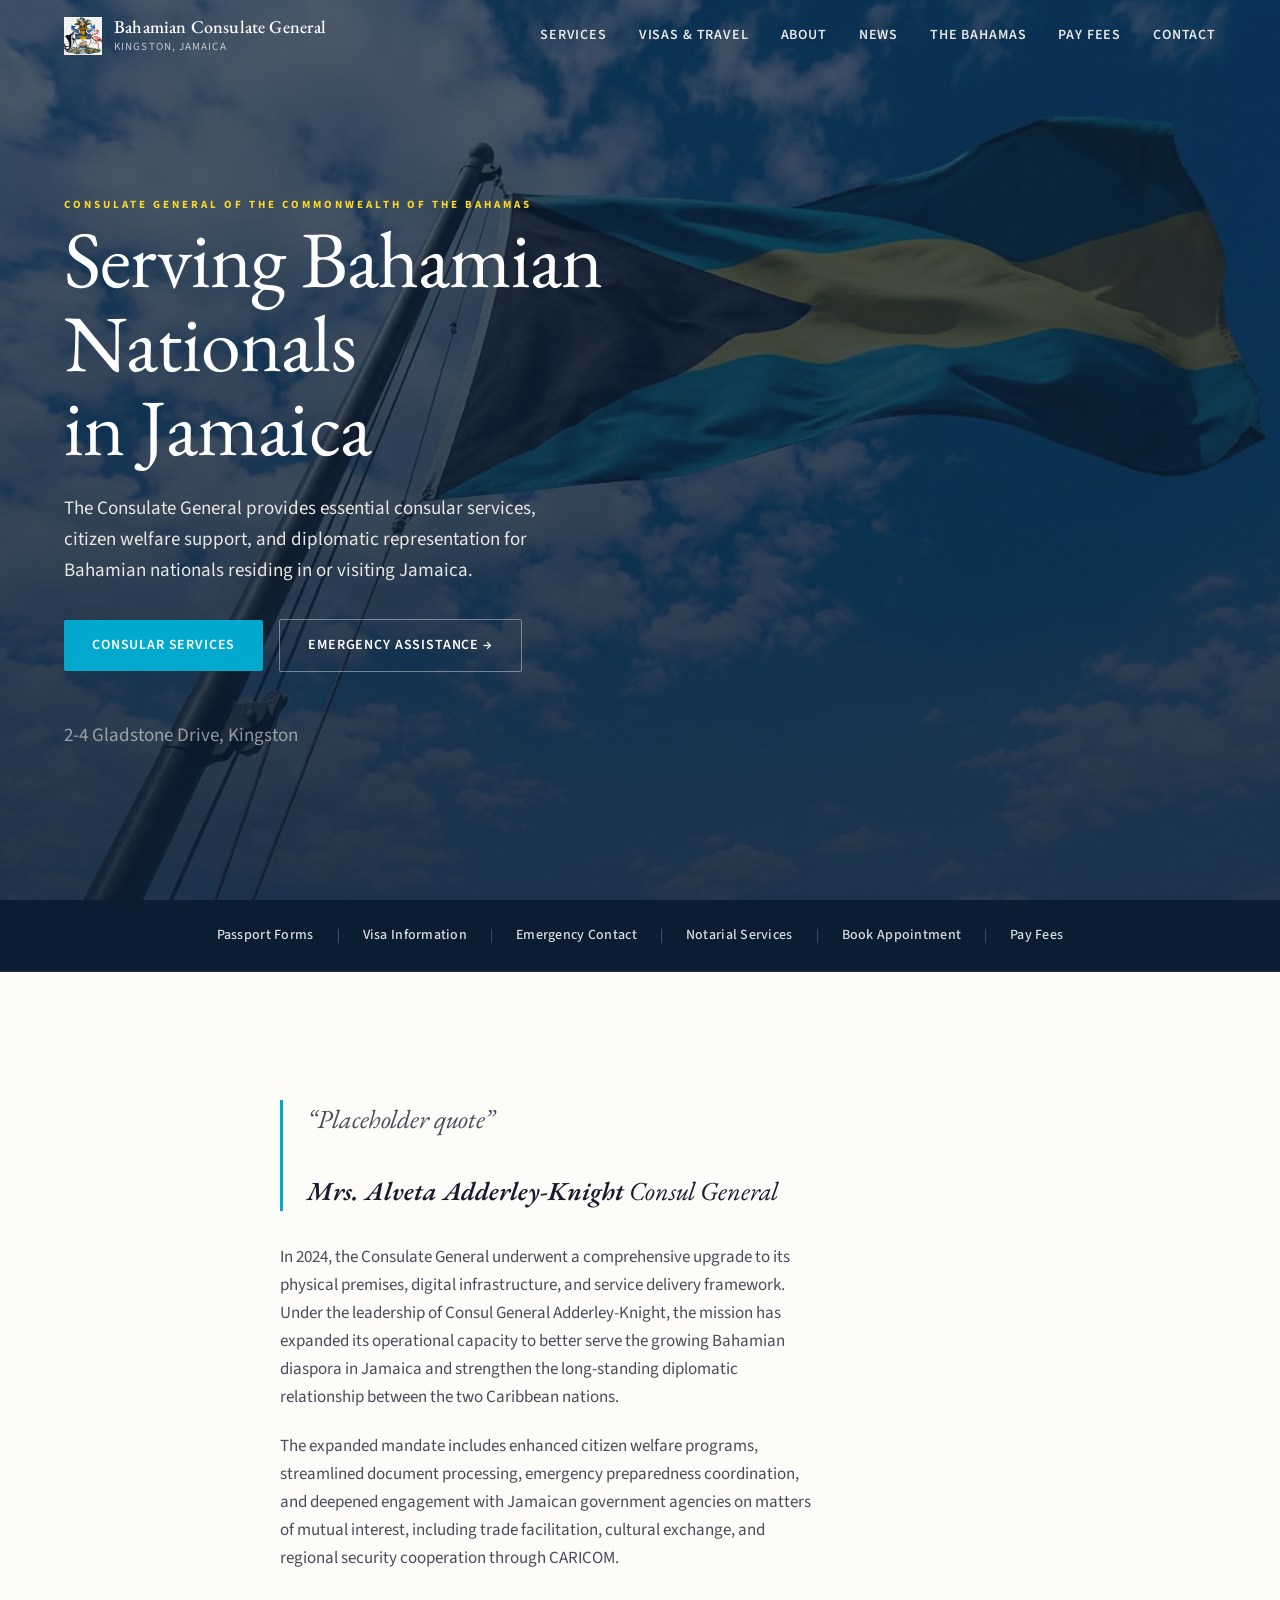
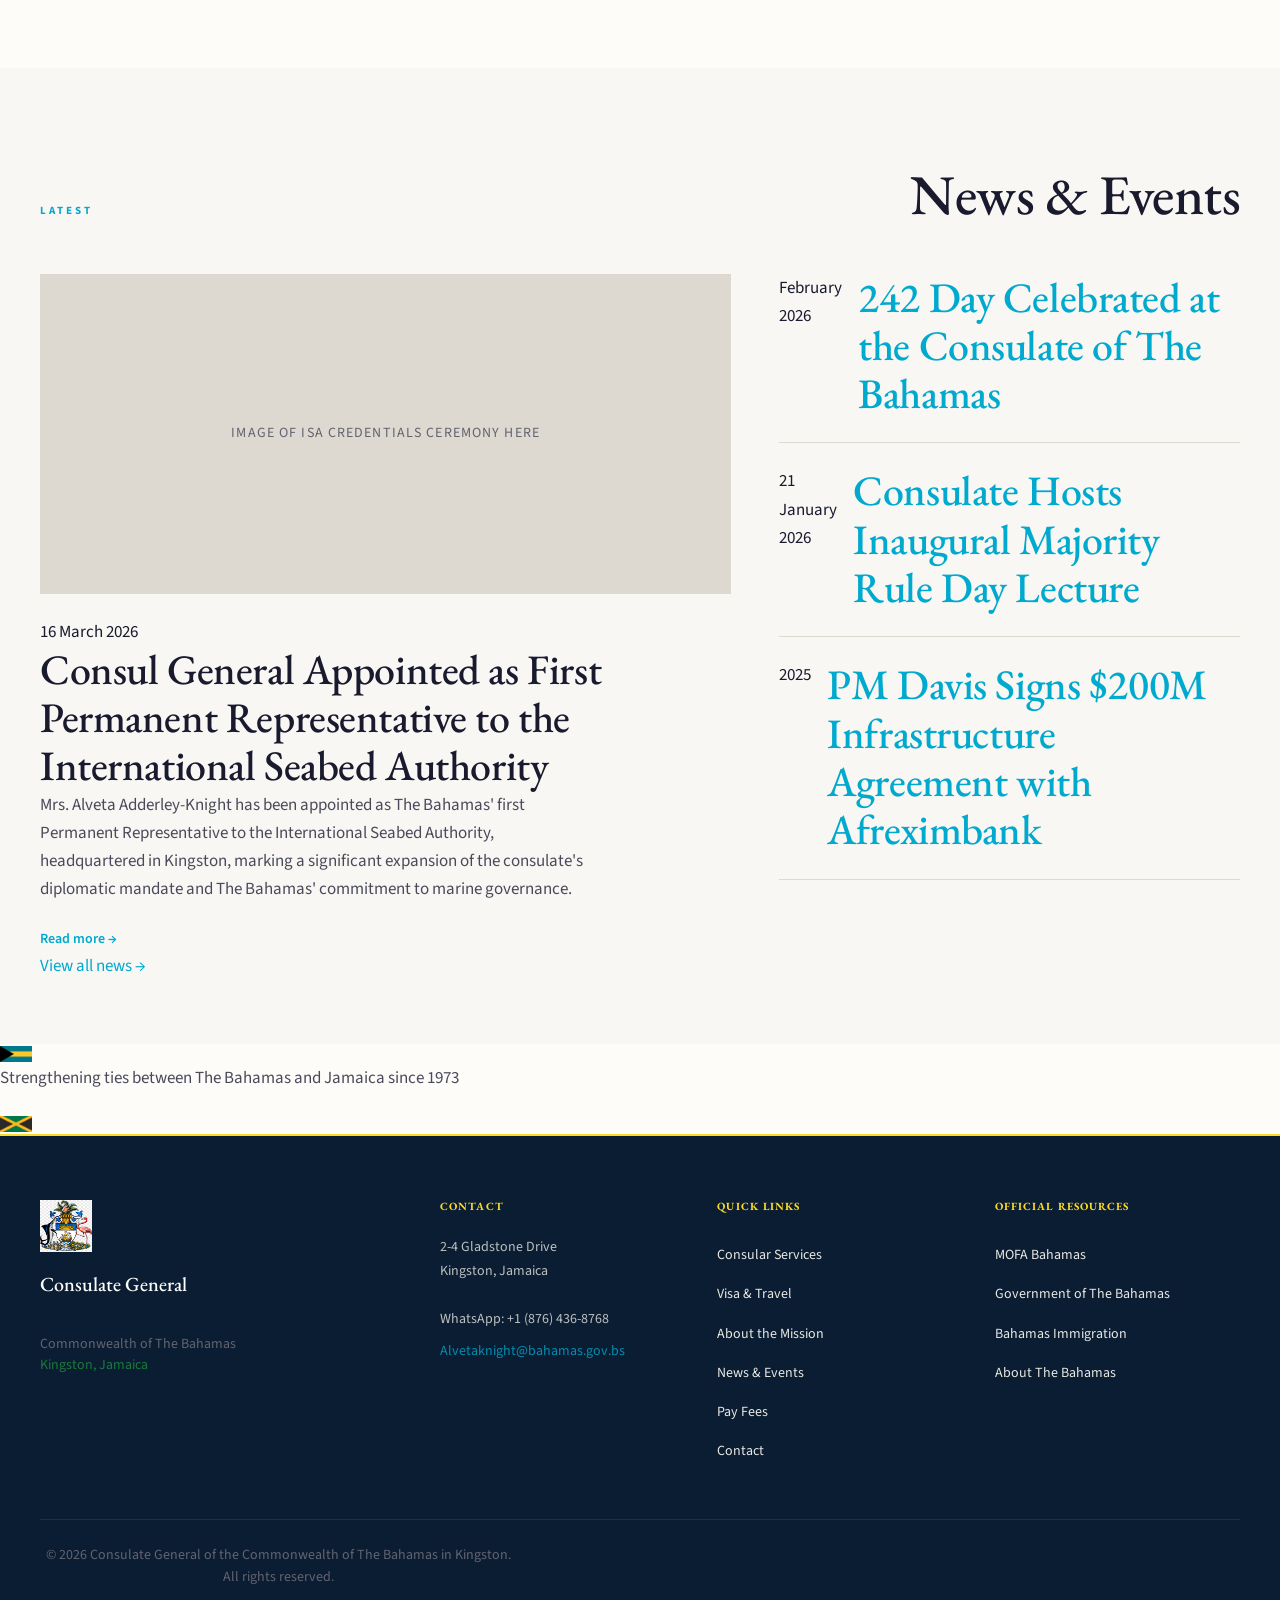
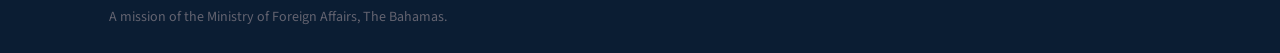
==== index.html @ 6eee7b9e "Initial commit — Bahamian Consulate General website Co-Authored-By: Claude Opus 4.6 (1M context) <no" ====
<!DOCTYPE html>
<html lang="en">
<head>
  <meta charset="UTF-8">
  <meta name="viewport" content="width=device-width, initial-scale=1.0">
  <title>Consulate General of the Commonwealth of The Bahamas | Kingston, Jamaica</title>
  <meta name="description" content="Official website of the Consulate General of the Commonwealth of The Bahamas in Kingston, Jamaica. Consular services, visa information, citizen welfare, and diplomatic representation for Bahamian nationals.">
  <link rel="icon" href="favicon.ico" type="image/x-icon">
  <link rel="preconnect" href="https://fonts.googleapis.com">
  <link rel="preconnect" href="https://fonts.gstatic.com" crossorigin>
  <link href="https://fonts.googleapis.com/css2?family=EB+Garamond:ital,wght@0,400;0,500;0,600;0,700;1,400;1,500;1,600;1,700&family=Source+Sans+3:wght@300;400;500;600;700&display=swap" rel="stylesheet">
  <link rel="stylesheet" href="css/main.css">
</head>
<body>

  <a href="#main-content" class="skip-link">Skip to main content</a>

  <!-- Navigation -->
  <header class="nav" id="nav">
    <div class="nav-inner">
      <a href="index.html" class="nav-brand">
        <img src="assets/coat_of_arms.webp" alt="Coat of Arms of The Bahamas" class="nav-crest" width="38" height="38">
        <div class="nav-brand-text">
          <span class="nav-title">Bahamian Consulate General</span>
          <span class="nav-subtitle">Kingston, Jamaica</span>
        </div>
      </a>
      <nav class="nav-links" aria-label="Main navigation">
        <a href="services.html">Services</a>
        <a href="visas.html">Visas &amp; Travel</a>
        <a href="about.html">About</a>
        <a href="news.html">News</a>
        <a href="bahamas.html">The Bahamas</a>
        <a href="payments.html">Pay Fees</a>
        <a href="contact.html">Contact</a>
      </nav>
      <button class="nav-toggle" aria-label="Open menu" aria-expanded="false">
        <span></span>
        <span></span>
      </button>
    </div>
  </header>

  <!-- Mobile Menu -->
  <div class="mobile-menu" id="mobile-menu">
    <nav class="mobile-menu-nav" aria-label="Mobile navigation">
      <a href="services.html">Services</a>
      <a href="visas.html">Visas &amp; Travel</a>
      <a href="about.html">About</a>
      <a href="news.html">News</a>
      <a href="bahamas.html">The Bahamas</a>
      <a href="payments.html">Pay Fees</a>
      <a href="contact.html">Contact</a>
    </nav>
    <div class="mobile-menu-contact">
      <p>WhatsApp: +1 (876) 436-8768</p>
      <p>Alvetaknight@bahamas.gov.bs</p>
    </div>
  </div>

  <!-- Main Content -->
  <main id="main-content">

    <!-- Hero -->
    <section class="hero">
      <div class="hero-content">
        <span class="overline">Consulate General of the Commonwealth of The Bahamas</span>
        <h1>Serving Bahamian Nationals<br> in Jamaica</h1>
        <p>The Consulate General provides essential consular services, citizen welfare support, and diplomatic representation for Bahamian nationals residing in or visiting Jamaica.</p>
        <div class="hero-actions">
          <a href="services.html" class="btn-primary">Consular Services</a>
          <a href="contact.html#emergency" class="btn-ghost btn-ghost--dark">Emergency Assistance &rarr;</a>
        </div>
        <p class="hero-caption">2-4 Gladstone Drive, Kingston</p>
      </div>
    </section>

    <!-- Quick Services Strip -->
    <section class="services-strip">
      <div class="services-strip-inner">
        <a href="services.html">Passport Forms</a>
        <span class="services-strip-divider" aria-hidden="true"></span>
        <a href="visas.html">Visa Information</a>
        <span class="services-strip-divider" aria-hidden="true"></span>
        <a href="contact.html#emergency">Emergency Contact</a>
        <span class="services-strip-divider" aria-hidden="true"></span>
        <a href="services.html#notarial">Notarial Services</a>
        <span class="services-strip-divider" aria-hidden="true"></span>
        <a href="contact.html#booking">Book Appointment</a>
        <span class="services-strip-divider" aria-hidden="true"></span>
        <a href="payments.html">Pay Fees</a>
      </div>
    </section>

    <!-- Mission Statement -->
    <section class="mission reveal">
      <div class="mission-inner">
        <blockquote>
          <p>&ldquo;Placeholder quote&rdquo;</p>
          <footer>
            <cite>
              <strong>Mrs. Alveta Adderley-Knight</strong>
              <span>Consul General</span>
            </cite>
          </footer>
        </blockquote>
        <div class="mission-body">
          <p>In 2024, the Consulate General underwent a comprehensive upgrade to its physical premises, digital infrastructure, and service delivery framework. Under the leadership of Consul General Adderley-Knight, the mission has expanded its operational capacity to better serve the growing Bahamian diaspora in Jamaica and strengthen the long-standing diplomatic relationship between the two Caribbean nations.</p>
          <p>The expanded mandate includes enhanced citizen welfare programs, streamlined document processing, emergency preparedness coordination, and deepened engagement with Jamaican government agencies on matters of mutual interest, including trade facilitation, cultural exchange, and regional security cooperation through CARICOM.</p>
        </div>
      </div>
    </section>

    <!-- Latest News -->
    <section class="news-preview reveal">
      <div class="news-preview-inner">
        <div class="news-preview-header">
          <span class="overline">Latest</span>
          <h2>News &amp; Events</h2>
        </div>
        <div class="news-preview-grid">
          <article class="news-featured">
            <div class="image-placeholder" style="height:320px">Image of ISA Credentials Ceremony here</div>
            <time datetime="2026-03-16">16 March 2026</time>
            <h3>Consul General Appointed as First Permanent Representative to the International Seabed Authority</h3>
            <p>Mrs. Alveta Adderley-Knight has been appointed as The Bahamas' first Permanent Representative to the International Seabed Authority, headquartered in Kingston, marking a significant expansion of the consulate's diplomatic mandate and The Bahamas' commitment to marine governance.</p>
            <a href="https://mofa.gov.bs/the-bahamas-permanent-representative-presents-credentials-to-secretary-general-of-the-international-seabed-authority/" class="news-link">Read more &rarr;</a>
          </article>
          <div class="news-list">
            <article class="news-list-item">
              <time datetime="2026-02">February 2026</time>
              <h3><a href="news.html">242 Day Celebrated at the Consulate of The Bahamas</a></h3>
            </article>
            <article class="news-list-item">
              <time datetime="2026-01-21">21 January 2026</time>
              <h3><a href="news.html">Consulate Hosts Inaugural Majority Rule Day Lecture</a></h3>
            </article>
            <article class="news-list-item">
              <time datetime="2025">2025</time>
              <h3><a href="news.html">PM Davis Signs $200M Infrastructure Agreement with Afreximbank</a></h3>
            </article>
          </div>
        </div>
        <a href="news.html" class="news-view-all">View all news &rarr;</a>
      </div>
    </section>

    <!-- Bilateral Ribbon -->
    <section class="bilateral">
      <div class="bilateral-inner">
        <img src="assets/Flag_of_the_Bahamas.svg.png" alt="Flag of The Bahamas" width="32" height="20" style="object-fit:contain">
        <p class="bilateral-text">Strengthening ties between The Bahamas and Jamaica since 1973</p>
        <img src="assets/Flag_of_Jamaica.svg.webp" alt="Flag of Jamaica" width="32" height="20" style="object-fit:contain">
      </div>
    </section>

  </main>

  <!-- Footer -->
  <footer class="footer">
    <div class="footer-inner">
      <div class="footer-main">
        <div class="footer-brand">
          <img src="assets/coat_of_arms.webp" alt="Coat of Arms of The Bahamas" class="footer-crest" width="52" height="52">
          <p class="footer-title">Consulate General</p>
          <p class="footer-subtitle">Commonwealth of The Bahamas<br><span style="color: var(--jm-green)">Kingston, Jamaica</span></p>
        </div>
        <div class="footer-col">
          <h3 class="footer-heading">Contact</h3>
          <address class="footer-address">
            2-4 Gladstone Drive<br>Kingston, Jamaica<br><br>
            WhatsApp: +1 (876) 436-8768<br>
            <a href="mailto:Alvetaknight@bahamas.gov.bs">Alvetaknight@bahamas.gov.bs</a>
          </address>
        </div>
        <div class="footer-col">
          <h3 class="footer-heading">Quick Links</h3>
          <nav class="footer-nav" aria-label="Footer navigation">
            <a href="services.html">Consular Services</a>
            <a href="visas.html">Visa &amp; Travel</a>
            <a href="about.html">About the Mission</a>
            <a href="news.html">News &amp; Events</a>
            <a href="payments.html">Pay Fees</a>
            <a href="contact.html">Contact</a>
          </nav>
        </div>
        <div class="footer-col">
          <h3 class="footer-heading">Official Resources</h3>
          <nav class="footer-nav">
            <a href="https://mofa.gov.bs">MOFA Bahamas</a>
            <a href="https://www.bahamas.gov.bs">Government of The Bahamas</a>
            <a href="https://www.immigration.gov.bs">Bahamas Immigration</a>
            <a href="bahamas.html">About The Bahamas</a>
          </nav>
        </div>
      </div>
      <div class="footer-bottom">
        <p>&copy; 2026 Consulate General of the Commonwealth of The Bahamas in Kingston. All rights reserved.</p>
        <p>A mission of the Ministry of Foreign Affairs, The Bahamas.</p>
      </div>
    </div>
  </footer>

  <script src="js/main.js"></script>

</body>
</html>
---- css/main.css ----
/* ============================================================
   BAHAMIAN CONSULATE — Main Stylesheet
   Government Diplomatic Website
   ============================================================ */

/* ------------------------------------------------------------
   1. CUSTOM PROPERTIES
   ------------------------------------------------------------ */

:root {
  --navy: #0B1D33;
  --navy-mid: #132842;
  --navy-light: #1C3654;
  --aqua: #00A9CE;
  --aqua-dark: #0089A8;
  --aqua-wash: rgba(0, 169, 206, 0.08);
  --gold: #FDDA25;
  --gold-muted: #C4A820;
  --gold-wash: rgba(253, 218, 37, 0.10);
  --jm-green: #1A7A3A;
  --jm-green-wash: rgba(26, 122, 58, 0.06);
  --off-white: #F8F7F4;
  --warm-white: #FDFCF9;
  --cream: #F0EDE6;
  --off-black: #1A1A2E;
  --text-dark: #1A1A2E;
  --text-mid: #4A4A5A;
  --text-light: #636370;
  --text-on-dark: #E8E8E3;
  --border: rgba(255, 255, 255, 0.08);
  --border-light: #DDD9D0;
  --emergency-red: #C0392B;
  --font-heading: 'EB Garamond', Georgia, 'Times New Roman', serif;
  --font-body: 'Source Sans 3', 'Segoe UI', system-ui, sans-serif;
  --text-hero: clamp(48px, 7vw, 80px);
  --text-page-title: clamp(36px, 5vw, 56px);
  --text-section: clamp(28px, 3.5vw, 42px);
  --text-subsection: clamp(20px, 2.5vw, 26px);
  --text-large: 19px;
  --text-body: 17px;
  --text-small: 14px;
  --text-micro: 11px;
  --space-1: 4px;
  --space-2: 8px;
  --space-3: 12px;
  --space-4: 16px;
  --space-6: 24px;
  --space-8: 32px;
  --space-12: 48px;
  --space-16: 64px;
  --space-24: 96px;
  --max-width: 1200px;
  --nav-height: 72px;
  --ease-out: cubic-bezier(0.16, 1, 0.3, 1);
}


/* ------------------------------------------------------------
   2. RESET
   ------------------------------------------------------------ */

*,
*::before,
*::after {
  box-sizing: border-box;
  margin: 0;
  padding: 0;
}

html {
  scroll-behavior: smooth;
  -webkit-text-size-adjust: 100%;
  text-size-adjust: 100%;
}

body {
  min-height: 100vh;
  -webkit-font-smoothing: antialiased;
  -moz-osx-font-smoothing: grayscale;
  text-rendering: optimizeLegibility;
}

img,
picture,
video,
canvas,
svg {
  display: block;
  max-width: 100%;
}

input,
button,
textarea,
select {
  font: inherit;
  color: inherit;
}

button {
  cursor: pointer;
  background: none;
  border: none;
}

ul,
ol {
  list-style: none;
}

a {
  text-decoration: none;
  color: inherit;
}

table {
  border-collapse: collapse;
  border-spacing: 0;
  width: 100%;
}

fieldset {
  border: none;
}


/* ------------------------------------------------------------
   3. BASE TYPOGRAPHY
   ------------------------------------------------------------ */

body {
  font-family: var(--font-body);
  font-size: var(--text-body);
  line-height: 1.65;
  color: var(--text-dark);
  background-color: var(--warm-white);
}

h1,
h2,
h3,
h4,
h5,
h6 {
  font-family: var(--font-heading);
  font-weight: 500;
  line-height: 1.15;
  color: var(--off-black);
  letter-spacing: -0.01em;
}

h1 {
  font-size: var(--text-hero);
  line-height: 1.05;
  font-weight: 400;
}

h2 {
  font-size: var(--text-page-title);
  line-height: 1.1;
}

h3 {
  font-size: var(--text-section);
  line-height: 1.15;
}

h4 {
  font-size: var(--text-subsection);
  line-height: 1.25;
}

h5 {
  font-size: var(--text-large);
  line-height: 1.3;
  font-weight: 600;
  font-family: var(--font-body);
}

h6 {
  font-size: var(--text-body);
  line-height: 1.4;
  font-weight: 600;
  font-family: var(--font-body);
  text-transform: uppercase;
  letter-spacing: 0.06em;
}

p {
  margin-bottom: 1.25em;
  color: var(--text-mid);
  max-width: 68ch;
}

p:last-child {
  margin-bottom: 0;
}

strong {
  font-weight: 600;
  color: var(--text-dark);
}

em {
  font-style: italic;
}

small {
  font-size: var(--text-small);
}

a {
  color: var(--aqua);
  transition: color 0.2s ease;
}

a:hover {
  color: var(--aqua-dark);
}

a:focus-visible {
  outline: 2px solid var(--aqua);
  outline-offset: 2px;
}

::selection {
  background: var(--aqua);
  color: #fff;
}

blockquote {
  font-family: var(--font-heading);
  font-size: var(--text-subsection);
  font-style: italic;
  line-height: 1.5;
  color: var(--text-dark);
  border-left: 3px solid var(--aqua);
  padding-left: var(--space-6);
  margin: var(--space-8) 0;
}


/* ------------------------------------------------------------
   4. NOISE TEXTURE OVERLAY
   ------------------------------------------------------------ */

body::after {
  content: '';
  position: fixed;
  top: 0;
  left: 0;
  width: 100%;
  height: 100%;
  pointer-events: none;
  z-index: 9999;
  opacity: 0.02;
  background-image: url("data:image/svg+xml,%3Csvg xmlns='http://www.w3.org/2000/svg' width='300' height='300'%3E%3Cfilter id='noise'%3E%3CfeTurbulence type='fractalNoise' baseFrequency='0.65' numOctaves='3' stitchTiles='stitch'/%3E%3C/filter%3E%3Crect width='300' height='300' filter='url(%23noise)'/%3E%3C/svg%3E");
  background-repeat: repeat;
}


/* ------------------------------------------------------------
   5. SCROLL REVEAL
   ------------------------------------------------------------ */

.reveal {
  opacity: 0;
  transform: translateY(24px);
  transition: opacity 0.7s var(--ease-out), transform 0.7s var(--ease-out);
  will-change: opacity, transform;
}

.reveal.visible {
  opacity: 1;
  transform: translateY(0);
}


/* ------------------------------------------------------------
   6. SKIP LINK
   ------------------------------------------------------------ */

.skip-link {
  position: absolute;
  top: -100%;
  left: var(--space-4);
  z-index: 10000;
  background: var(--aqua);
  color: #fff;
  padding: var(--space-3) var(--space-6);
  font-size: var(--text-small);
  font-weight: 600;
  border-radius: 2px;
  transition: top 0.2s ease;
}

.skip-link:focus {
  top: var(--space-4);
  outline: 2px solid var(--gold);
  outline-offset: 2px;
}


/* ------------------------------------------------------------
   7. NAVIGATION
   ------------------------------------------------------------ */

.nav {
  position: fixed;
  top: 0;
  left: 0;
  right: 0;
  z-index: 1000;
  height: var(--nav-height);
  display: flex;
  align-items: center;
  transition: background-color 0.35s ease, box-shadow 0.35s ease;
}

.nav .nav-inner {
  display: flex;
  align-items: center;
  justify-content: space-between;
  width: 100%;
  max-width: var(--max-width);
  margin: 0 auto;
  padding: 0 var(--space-6);
}

.nav .nav-brand {
  display: flex;
  align-items: center;
  gap: var(--space-3);
  text-decoration: none;
  color: #fff;
}

.nav .nav-brand .nav-crest {
  width: 38px;
  height: 38px;
  flex-shrink: 0;
}

.nav .nav-brand .nav-brand-text {
  display: flex;
  flex-direction: column;
}

.nav .nav-brand .nav-title {
  font-family: var(--font-heading);
  font-size: 18px;
  font-weight: 500;
  line-height: 1.2;
  letter-spacing: 0.01em;
}

.nav .nav-brand .nav-subtitle {
  font-family: var(--font-body);
  font-size: var(--text-micro);
  font-weight: 400;
  text-transform: uppercase;
  letter-spacing: 0.1em;
  opacity: 0.7;
  display: block;
}

.nav .nav-links {
  display: flex;
  align-items: center;
  gap: var(--space-8);
}

.nav .nav-links a {
  font-size: var(--text-small);
  font-weight: 600;
  color: var(--text-on-dark);
  text-transform: uppercase;
  letter-spacing: 0.06em;
  padding: var(--space-2) 0;
  position: relative;
  transition: color 0.2s ease;
}

.nav .nav-links a::after {
  content: '';
  position: absolute;
  bottom: -2px;
  left: 0;
  width: 0;
  height: 2px;
  background: var(--aqua);
  transition: width 0.25s var(--ease-out);
}

.nav .nav-links a:hover {
  color: #fff;
}

.nav .nav-links a:hover::after {
  width: 100%;
}

.nav .nav-links a.active {
  color: var(--aqua);
}

.nav .nav-links a.active::after {
  width: 100%;
  background: var(--aqua);
}

.nav .nav-links a:focus-visible {
  outline: 2px solid var(--aqua);
  outline-offset: 2px;
}

.nav-scrolled {
  background-color: var(--navy);
  box-shadow: 0 1px 0 var(--border);
}

.subpage .nav {
  background-color: var(--navy);
  box-shadow: 0 1px 0 var(--border);
}

.nav-toggle {
  display: none;
  flex-direction: column;
  justify-content: center;
  align-items: center;
  width: 48px;
  height: 48px;
  cursor: pointer;
  position: relative;
  z-index: 1010;
}

.nav-toggle span {
  display: block;
  width: 24px;
  height: 2px;
  background: #fff;
  transition: transform 0.3s var(--ease-out), opacity 0.3s ease;
}

.nav-toggle span:first-child {
  margin-bottom: 6px;
}

.nav-toggle.active span:first-child {
  transform: translateY(4px) rotate(45deg);
}

.nav-toggle.active span:last-child {
  transform: translateY(-4px) rotate(-45deg);
}


/* ------------------------------------------------------------
   8. MOBILE MENU
   ------------------------------------------------------------ */

.mobile-menu {
  position: fixed;
  top: 0;
  left: 0;
  right: 0;
  bottom: 0;
  z-index: 1005;
  background: var(--navy);
  display: flex;
  flex-direction: column;
  justify-content: center;
  align-items: flex-start;
  padding: var(--space-16) var(--space-6);
  opacity: 0;
  visibility: hidden;
  transition: opacity 0.35s ease, visibility 0.35s ease;
}

.mobile-menu.active {
  opacity: 1;
  visibility: visible;
}

.mobile-menu a {
  display: block;
  font-family: var(--font-heading);
  font-size: clamp(28px, 5vw, 36px);
  color: var(--text-on-dark);
  padding: var(--space-3) 0;
  min-height: 48px;
  display: flex;
  align-items: center;
  transition: color 0.2s ease;
}

.mobile-menu a:hover,
.mobile-menu a.active {
  color: var(--aqua);
}

.mobile-menu a:focus-visible {
  outline: 2px solid var(--aqua);
  outline-offset: 2px;
}

.mobile-menu .mobile-menu-contact {
  margin-top: auto;
  padding-top: var(--space-12);
  font-family: var(--font-body);
  font-size: var(--text-small);
  color: var(--text-light);
}

.mobile-menu .mobile-menu-contact a {
  font-family: var(--font-body);
  font-size: var(--text-body);
  color: var(--jm-green);
  display: inline;
  padding: 0;
  min-height: auto;
}


/* ------------------------------------------------------------
   9. PAGE HEADERS
   ------------------------------------------------------------ */

.page-header {
  background: #EDEAE4;
  padding: calc(var(--nav-height) + var(--space-16)) var(--space-6) var(--space-12);
}

.page-header .page-header-inner,
.page-header .container {
  max-width: var(--max-width);
  margin: 0 auto;
}

.page-header .overline,
.page-header .page-overline {
  font-family: var(--font-body);
  font-size: var(--text-micro);
  font-weight: 700;
  text-transform: uppercase;
  letter-spacing: 3px;
  color: var(--aqua);
  margin-bottom: var(--space-4);
}

.page-header h1,
.page-header .page-title {
  font-family: var(--font-heading);
  font-size: var(--text-page-title);
  color: var(--off-black);
  margin-bottom: var(--space-4);
}

.page-header .page-header-subtitle,
.page-header .page-subtitle {
  font-size: var(--text-large);
  color: var(--text-mid);
  max-width: 640px;
  line-height: 1.6;
}


/* ------------------------------------------------------------
   10. BREADCRUMBS
   ------------------------------------------------------------ */

.breadcrumbs {
  font-size: var(--text-small);
  color: var(--text-light);
  padding: var(--space-4) var(--space-6);
}

.breadcrumbs .container,
.breadcrumbs .breadcrumbs-inner {
  max-width: var(--max-width);
  margin: 0 auto;
}

.breadcrumb-sep {
  margin: 0 var(--space-2);
  color: var(--text-light);
}

.breadcrumbs a {
  color: var(--text-light);
  transition: color 0.2s ease;
}

.breadcrumbs a:hover {
  color: var(--aqua);
}

.breadcrumbs a:focus-visible {
  outline: 2px solid var(--aqua);
  outline-offset: 2px;
}

.breadcrumbs .breadcrumb-sep {
  margin: 0 var(--space-2);
  color: var(--border-light);
}


/* ------------------------------------------------------------
   11. BUTTONS & LINKS
   ------------------------------------------------------------ */

.btn-primary {
  display: inline-flex;
  align-items: center;
  gap: var(--space-2);
  background: var(--aqua);
  color: #fff;
  font-size: var(--text-small);
  font-weight: 600;
  text-transform: uppercase;
  letter-spacing: 0.06em;
  padding: 14px 28px;
  border-radius: 2px;
  border: none;
  cursor: pointer;
  transition: background-color 0.2s ease, transform 0.15s ease;
}

.btn-primary:hover {
  background: var(--aqua-dark);
  color: #fff;
}

.btn-primary:active {
  transform: scale(0.98);
}

.btn-primary:focus-visible {
  outline: 2px solid var(--aqua);
  outline-offset: 2px;
}

.btn-ghost {
  display: inline-flex;
  align-items: center;
  gap: var(--space-2);
  background: transparent;
  color: var(--text-on-dark);
  font-size: var(--text-small);
  font-weight: 600;
  text-transform: uppercase;
  letter-spacing: 0.06em;
  padding: 14px 28px;
  border-radius: 2px;
  border: 1px solid var(--text-on-dark);
  cursor: pointer;
  transition: background-color 0.2s ease, color 0.2s ease, border-color 0.2s ease;
}

.btn-ghost:hover {
  background: var(--text-on-dark);
  color: var(--navy);
  border-color: var(--text-on-dark);
}

.btn-ghost:focus-visible {
  outline: 2px solid var(--aqua);
  outline-offset: 2px;
}

.btn-ghost--dark {
  color: #fff;
  border-color: rgba(255, 255, 255, 0.4);
}

.btn-ghost--dark:hover {
  background: #fff;
  color: var(--text-dark);
  border-color: #fff;
}

.btn-emergency {
  display: inline-flex;
  align-items: center;
  gap: var(--space-2);
  background: var(--emergency-red);
  color: #fff;
  font-size: var(--text-small);
  font-weight: 600;
  text-transform: uppercase;
  letter-spacing: 0.06em;
  padding: 14px 28px;
  border-radius: 2px;
  border: none;
  cursor: pointer;
  transition: background-color 0.2s ease;
}

.btn-emergency:hover {
  background: #A93226;
  color: #fff;
}

.btn-emergency:focus-visible {
  outline: 2px solid var(--emergency-red);
  outline-offset: 2px;
}

.text-link {
  color: var(--aqua);
  font-weight: 600;
  border-bottom: 1px solid transparent;
  transition: border-color 0.2s ease, color 0.2s ease;
}

.text-link:hover {
  border-bottom-color: var(--aqua);
  color: var(--aqua-dark);
}

.text-link:focus-visible {
  outline: 2px solid var(--aqua);
  outline-offset: 2px;
}


/* ------------------------------------------------------------
   12. HOMEPAGE HERO
   ------------------------------------------------------------ */

.hero {
  background: linear-gradient(rgba(11, 29, 51, 0.72), rgba(11, 29, 51, 0.88)), url(../assets/hero_background.avif);
  background-size: cover;
  background-position: center;
  min-height: 100vh;
  display: flex;
  align-items: center;
  position: relative;
  overflow: hidden;
}

.hero-content {
  padding: calc(var(--nav-height) + var(--space-24)) var(--space-6) var(--space-24);
  max-width: var(--max-width);
  margin: 0 auto;
  width: 100%;
}

.hero .overline,
.hero-overline {
  font-family: var(--font-body);
  font-size: var(--text-micro);
  font-weight: 700;
  text-transform: uppercase;
  letter-spacing: 3px;
  color: var(--gold);
  margin-bottom: var(--space-6);
}

.hero h1,
.hero-title {
  font-family: var(--font-heading);
  font-size: var(--text-hero);
  color: #fff;
  line-height: 1.05;
  margin-bottom: var(--space-6);
  max-width: 600px;
}

.hero-content > p,
.hero-description {
  font-size: var(--text-large);
  color: var(--text-on-dark);
  line-height: 1.65;
  max-width: 480px;
  margin-bottom: var(--space-8);
}

.hero-ctas,
.hero-actions {
  display: flex;
  align-items: center;
  gap: var(--space-4);
  flex-wrap: wrap;
}

.hero-caption {
  font-size: var(--text-small);
  color: var(--text-on-dark);
  opacity: 0.6;
  margin-top: var(--space-12);
}

/* Quick Services Strip */
.services-strip {
  background: var(--navy);
  border-bottom: 1px solid rgba(255, 255, 255, 0.08);
}

.services-strip-inner {
  max-width: var(--max-width);
  margin: 0 auto;
  display: flex;
  justify-content: center;
  align-items: center;
  gap: var(--space-2);
  padding: var(--space-4) var(--space-6);
  flex-wrap: wrap;
}

.services-strip-inner a {
  color: rgba(255, 255, 255, 0.85);
  text-decoration: none;
  font-size: var(--text-small);
  font-weight: 500;
  letter-spacing: 0.02em;
  padding: var(--space-2) var(--space-4);
  transition: color 0.2s;
}

.services-strip-inner a:hover {
  color: var(--gold);
}

.services-strip-divider {
  width: 1px;
  height: 14px;
  background: rgba(255, 255, 255, 0.2);
}

.hero-image {
  height: 100%;
  min-height: 500px;
  position: relative;
}

.hero-image .image-placeholder {
  width: 100%;
  height: 100%;
  min-height: 500px;
  background: var(--border-light);
  display: flex;
  align-items: center;
  justify-content: center;
  font-size: var(--text-small);
  color: var(--text-light);
  letter-spacing: 0.08em;
  text-transform: uppercase;
}


/* ------------------------------------------------------------
   13. QUICK SERVICES STRIP
   ------------------------------------------------------------ */

.quick-services {
  background: var(--cream);
  padding: var(--space-6) 0;
  border-bottom: 1px solid var(--border-light);
}

.quick-services-inner {
  max-width: var(--max-width);
  margin: 0 auto;
  padding: 0 var(--space-6);
  display: flex;
  align-items: center;
  gap: 0;
  overflow-x: auto;
  -webkit-overflow-scrolling: touch;
  scrollbar-width: none;
}

.quick-services-inner::-webkit-scrollbar {
  display: none;
}

.quick-services-item {
  flex-shrink: 0;
  padding: var(--space-3) var(--space-6);
  font-size: var(--text-small);
  font-weight: 600;
  color: var(--text-dark);
  white-space: nowrap;
  transition: color 0.2s ease;
}

.quick-services-item:hover {
  color: var(--aqua);
}

.quick-services-item:focus-visible {
  outline: 2px solid var(--aqua);
  outline-offset: 2px;
}

.quick-services-divider {
  flex-shrink: 0;
  width: 1px;
  height: 20px;
  background: var(--border-light);
}


/* ------------------------------------------------------------
   14. MISSION STATEMENT
   ------------------------------------------------------------ */

.mission {
  padding: var(--space-24) var(--space-6);
  background: var(--warm-white);
}

.mission-inner {
  max-width: 720px;
  margin: 0 auto;
}

.mission-quote {
  font-family: var(--font-heading);
  font-size: clamp(22px, 3vw, 30px);
  font-style: italic;
  line-height: 1.55;
  color: var(--text-dark);
  border-left: 3px solid var(--aqua);
  padding-left: var(--space-6);
  margin-bottom: var(--space-6);
}

.mission-attribution {
  font-family: var(--font-body);
  font-size: var(--text-small);
  color: var(--text-light);
  padding-left: var(--space-6);
}

.mission-attribution strong {
  color: var(--text-dark);
  display: block;
  margin-bottom: var(--space-1);
}


/* ------------------------------------------------------------
   15. LATEST NEWS PREVIEW
   ------------------------------------------------------------ */

.news-preview {
  padding: var(--space-24) var(--space-6) var(--space-16);
  background: var(--off-white);
}

.news-preview-inner {
  max-width: var(--max-width);
  margin: 0 auto;
}

.news-preview-header {
  display: flex;
  align-items: baseline;
  justify-content: space-between;
  margin-bottom: var(--space-12);
}

.news-preview-header h3 {
  font-size: var(--text-section);
}

.news-preview-grid {
  display: grid;
  grid-template-columns: 1.5fr 1fr;
  gap: var(--space-12);
  align-items: start;
}

.news-featured {
  display: block;
}

.news-featured .image-placeholder {
  width: 100%;
  aspect-ratio: 16 / 10;
  background: var(--border-light);
  display: flex;
  align-items: center;
  justify-content: center;
  font-size: var(--text-small);
  color: var(--text-light);
  letter-spacing: 0.08em;
  text-transform: uppercase;
  margin-bottom: var(--space-6);
}

.news-featured-date {
  font-size: var(--text-small);
  color: var(--text-light);
  margin-bottom: var(--space-2);
}

.news-featured-headline {
  font-family: var(--font-heading);
  font-size: var(--text-subsection);
  color: var(--off-black);
  margin-bottom: var(--space-3);
  line-height: 1.3;
  transition: color 0.2s ease;
}

.news-featured:hover .news-featured-headline {
  color: var(--aqua);
}

.news-featured-excerpt {
  font-size: var(--text-body);
  color: var(--text-mid);
  line-height: 1.6;
}

.news-list {
  display: flex;
  flex-direction: column;
}

.news-list-item {
  display: flex;
  gap: var(--space-4);
  padding: var(--space-6) 0;
  border-bottom: 1px solid var(--border-light);
  transition: background-color 0.15s ease;
}

.news-list-item:first-child {
  padding-top: 0;
}

.news-list-item:hover .news-list-headline {
  color: var(--aqua);
}

.news-list-date {
  font-size: var(--text-small);
  color: var(--text-light);
  white-space: nowrap;
  flex-shrink: 0;
  min-width: 80px;
}

.news-list-headline {
  font-family: var(--font-heading);
  font-size: var(--text-large);
  color: var(--off-black);
  line-height: 1.35;
  transition: color 0.2s ease;
}


/* ------------------------------------------------------------
   16. BILATERAL RIBBON
   ------------------------------------------------------------ */

.bilateral-ribbon {
  background: var(--navy);
  padding: var(--space-12) var(--space-6);
  text-align: center;
}

.bilateral-ribbon-inner {
  max-width: var(--max-width);
  margin: 0 auto;
  display: flex;
  align-items: center;
  justify-content: center;
  gap: var(--space-6);
  flex-wrap: wrap;
}

.bilateral-ribbon .flag-icon {
  width: 48px;
  height: 32px;
  background: var(--border-light);
  display: inline-flex;
  align-items: center;
  justify-content: center;
  font-size: 9px;
  color: var(--text-light);
  flex-shrink: 0;
}

.bilateral-ribbon-text {
  font-family: var(--font-heading);
  font-style: italic;
  font-size: clamp(18px, 2.5vw, 24px);
  color: var(--text-on-dark);
  line-height: 1.5;
}


/* ------------------------------------------------------------
   17. SERVICES PAGE
   ------------------------------------------------------------ */

.services-section {
  padding: var(--space-16) var(--space-6) var(--space-24);
}

.services-inner {
  max-width: var(--max-width);
  margin: 0 auto;
}

.accordion-item {
  border-bottom: 1px solid var(--border-light);
}

.accordion-trigger {
  display: flex;
  align-items: center;
  justify-content: space-between;
  width: 100%;
  padding: var(--space-6) 0;
  background: none;
  border: none;
  cursor: pointer;
  text-align: left;
}

.accordion-trigger:focus-visible {
  outline: 2px solid var(--aqua);
  outline-offset: 2px;
}

.accordion-trigger-title {
  font-family: var(--font-heading);
  font-size: var(--text-subsection);
  color: var(--off-black);
  transition: color 0.2s ease;
}

.accordion-trigger:hover .accordion-trigger-title {
  color: var(--aqua);
}

.accordion-chevron {
  width: 12px;
  height: 12px;
  flex-shrink: 0;
  border-right: 2px solid var(--text-mid);
  border-bottom: 2px solid var(--text-mid);
  transform: rotate(45deg);
  transition: transform 0.3s var(--ease-out);
  margin-left: var(--space-6);
}

.accordion-item.open .accordion-chevron {
  transform: rotate(-135deg);
}

.accordion-content {
  max-height: 0;
  overflow: hidden;
  transition: max-height 0.4s var(--ease-out);
}

.accordion-item.open .accordion-content {
  max-height: 800px;
}

.accordion-body {
  padding: 0 0 var(--space-8) 0;
  color: var(--text-mid);
  line-height: 1.7;
}

.accordion-body p {
  margin-bottom: 1em;
}

.accordion-body ul {
  margin-bottom: 1em;
  padding-left: var(--space-6);
}

.accordion-body ul li {
  list-style: disc;
  margin-bottom: var(--space-2);
  color: var(--text-mid);
}

.document-status-section {
  padding: var(--space-16) var(--space-6);
  background: var(--off-white);
}

.document-status-inner {
  max-width: var(--max-width);
  margin: 0 auto;
}

.document-status-grid {
  display: grid;
  grid-template-columns: repeat(3, 1fr);
  gap: var(--space-8);
  margin-top: var(--space-8);
}

.contact-method-block {
  padding: var(--space-6);
  border: 1px solid var(--border-light);
}

.contact-method-block h5 {
  margin-bottom: var(--space-3);
  color: var(--off-black);
}

.contact-method-block p {
  font-size: var(--text-small);
  color: var(--text-mid);
  margin-bottom: var(--space-3);
}

.contact-method-block a {
  font-weight: 600;
}


/* ------------------------------------------------------------
   18. FEE SCHEDULE TABLE
   ------------------------------------------------------------ */

.fee-table-wrapper {
  overflow-x: auto;
  margin: var(--space-8) 0;
  -webkit-overflow-scrolling: touch;
}

.fee-table {
  width: 100%;
  min-width: 500px;
}

.fee-table thead th {
  font-family: var(--font-body);
  font-size: var(--text-micro);
  font-weight: 700;
  text-transform: uppercase;
  letter-spacing: 0.08em;
  color: var(--text-mid);
  background: var(--cream);
  padding: var(--space-4) var(--space-6);
  text-align: left;
  border-bottom: 2px solid var(--border-light);
}

.fee-table thead th:last-child {
  text-align: right;
}

.fee-table tbody tr {
  border-bottom: 1px solid var(--border-light);
}

.fee-table tbody tr:nth-child(odd) {
  background: var(--off-white);
}

.fee-table tbody tr:nth-child(even) {
  background: var(--warm-white);
}

.fee-table tbody td {
  padding: var(--space-4) var(--space-6);
  font-size: var(--text-body);
  color: var(--text-dark);
  vertical-align: top;
}

.fee-table tbody td:last-child {
  text-align: right;
  font-weight: 600;
  white-space: nowrap;
}

.fee-table tbody tr:hover {
  background: var(--aqua-wash);
}


/* ------------------------------------------------------------
   19. FORMS DOWNLOAD LIST
   ------------------------------------------------------------ */

.forms-list {
  margin: var(--space-8) 0;
}

.form-item {
  display: flex;
  align-items: center;
  gap: var(--space-4);
  padding: var(--space-4) 0;
  border-bottom: 1px solid var(--border-light);
}

.form-item:first-child {
  border-top: 1px solid var(--border-light);
}

.form-type-badge {
  display: inline-flex;
  align-items: center;
  justify-content: center;
  min-width: 42px;
  height: 28px;
  background: var(--cream);
  font-size: 10px;
  font-weight: 700;
  text-transform: uppercase;
  letter-spacing: 0.06em;
  color: var(--text-mid);
  flex-shrink: 0;
}

.form-item-name {
  flex: 1;
  font-size: var(--text-body);
  color: var(--text-dark);
}

.form-item-download {
  font-size: var(--text-small);
  font-weight: 600;
  color: var(--aqua);
  flex-shrink: 0;
  transition: color 0.2s ease;
}

.form-item-download:hover {
  color: var(--aqua-dark);
}

.form-item-download:focus-visible {
  outline: 2px solid var(--aqua);
  outline-offset: 2px;
}


/* ------------------------------------------------------------
   20. VISAS PAGE
   ------------------------------------------------------------ */

.visa-notice {
  background: var(--aqua-wash);
  border-left: 3px solid var(--aqua);
  padding: var(--space-6);
  margin-bottom: var(--space-8);
}

.visa-notice p {
  margin: 0;
  color: var(--text-dark);
  font-size: var(--text-body);
}

.visa-notice strong {
  color: var(--off-black);
}

.visa-details-grid {
  display: grid;
  grid-template-columns: 1fr 1fr;
  gap: var(--space-12);
  margin: var(--space-8) 0;
}

.visa-details-grid h4 {
  margin-bottom: var(--space-4);
}

.visa-details-grid ul {
  padding-left: var(--space-6);
}

.visa-details-grid ul li {
  list-style: disc;
  margin-bottom: var(--space-2);
  color: var(--text-mid);
  line-height: 1.6;
}

.visa-sidebar {
  background: var(--off-white);
  border: 1px solid var(--border-light);
  padding: var(--space-6);
  margin-bottom: var(--space-8);
}

.visa-sidebar h5 {
  margin-bottom: var(--space-4);
  padding-bottom: var(--space-3);
  border-bottom: 1px solid var(--border-light);
}

.visa-sidebar ul {
  list-style: none;
}

.visa-sidebar ul li {
  padding: var(--space-2) 0;
  font-size: var(--text-small);
  color: var(--text-mid);
  border-bottom: 1px solid var(--border-light);
}

.visa-sidebar ul li:last-child {
  border-bottom: none;
}

.visa-sidebar ul li strong {
  display: block;
  font-size: var(--text-micro);
  text-transform: uppercase;
  letter-spacing: 0.06em;
  color: var(--text-light);
  margin-bottom: 2px;
}

.travel-advisory-item {
  padding: var(--space-4) 0 var(--space-4) var(--space-6);
  margin-bottom: var(--space-4);
  position: relative;
}

.travel-advisory-item::before {
  content: '';
  position: absolute;
  left: 0;
  top: 0;
  bottom: 0;
  width: 3px;
}

.travel-advisory-item--green::before {
  background: var(--jm-green);
}

.travel-advisory-item--gold::before {
  background: var(--gold-muted);
}

.travel-advisory-item--red::before {
  background: var(--emergency-red);
}

.travel-advisory-item h5 {
  margin-bottom: var(--space-1);
}

.travel-advisory-item p {
  font-size: var(--text-small);
  color: var(--text-mid);
  margin: 0;
}


/* ------------------------------------------------------------
   21. ABOUT PAGE
   ------------------------------------------------------------ */

.about-section {
  padding: var(--space-16) var(--space-6);
}

.about-inner {
  max-width: var(--max-width);
  margin: 0 auto;
}

.leadership-block {
  margin-bottom: var(--space-16);
}

.leadership-cg {
  display: grid;
  grid-template-columns: 280px 1fr;
  gap: var(--space-8);
  align-items: start;
  margin-bottom: var(--space-16);
}

.leadership-cg .image-placeholder {
  width: 100%;
  aspect-ratio: 3 / 4;
  background: var(--border-light);
  display: flex;
  align-items: center;
  justify-content: center;
  font-size: var(--text-small);
  color: var(--text-light);
  letter-spacing: 0.08em;
  text-transform: uppercase;
}

.leadership-cg-content h4 {
  margin-bottom: var(--space-1);
}

.leadership-cg-content .leadership-role {
  font-size: var(--text-small);
  color: var(--aqua);
  font-weight: 600;
  text-transform: uppercase;
  letter-spacing: 0.06em;
  margin-bottom: var(--space-6);
}

.leadership-cg-content p {
  color: var(--text-mid);
  line-height: 1.7;
}

.leadership-deputy {
  margin-left: auto;
  max-width: 80%;
  display: grid;
  grid-template-columns: 1fr 220px;
  gap: var(--space-8);
  align-items: start;
}

.leadership-deputy .image-placeholder {
  width: 100%;
  aspect-ratio: 3 / 4;
  background: var(--border-light);
  display: flex;
  align-items: center;
  justify-content: center;
  font-size: var(--text-small);
  color: var(--text-light);
  letter-spacing: 0.08em;
  text-transform: uppercase;
}

.leadership-deputy-content h4 {
  margin-bottom: var(--space-1);
}

.leadership-deputy-content .leadership-role {
  font-size: var(--text-small);
  color: var(--aqua);
  font-weight: 600;
  text-transform: uppercase;
  letter-spacing: 0.06em;
  margin-bottom: var(--space-6);
}

.leadership-deputy-content p {
  color: var(--text-mid);
  line-height: 1.7;
}

.host-country-section {
  background: var(--jm-green-wash);
  padding: var(--space-16) var(--space-6);
}

.host-country-inner {
  max-width: var(--max-width);
  margin: 0 auto;
}

.host-country-inner h3 {
  margin-bottom: var(--space-8);
}

.host-country-inner p {
  color: var(--text-mid);
  line-height: 1.7;
  max-width: 680px;
}

.holidays-grid {
  display: grid;
  grid-template-columns: 1fr 1fr;
  gap: var(--space-4) var(--space-12);
  margin-top: var(--space-8);
}

.holiday-item {
  display: flex;
  justify-content: space-between;
  align-items: baseline;
  padding: var(--space-3) 0;
  border-bottom: 1px solid var(--border-light);
}

.holiday-name {
  font-size: var(--text-body);
  color: var(--text-dark);
}

.holiday-date {
  font-size: var(--text-small);
  color: var(--text-light);
  white-space: nowrap;
  margin-left: var(--space-4);
}


/* ------------------------------------------------------------
   22. NEWS PAGE
   ------------------------------------------------------------ */

.news-page-section {
  padding: var(--space-12) var(--space-6) var(--space-24);
}

.news-page-inner {
  max-width: var(--max-width);
  margin: 0 auto;
  display: grid;
  grid-template-columns: 1fr 300px;
  gap: var(--space-12);
  align-items: start;
}

.news-featured-story {
  position: relative;
  margin-bottom: var(--space-12);
}

.news-featured-story .image-placeholder {
  width: 100%;
  aspect-ratio: 16 / 9;
  background: var(--border-light);
  display: flex;
  align-items: center;
  justify-content: center;
  font-size: var(--text-small);
  color: var(--text-light);
  letter-spacing: 0.08em;
  text-transform: uppercase;
  position: relative;
}

.news-featured-story .image-placeholder::after {
  content: '';
  position: absolute;
  bottom: 0;
  left: 0;
  right: 0;
  height: 60%;
  background: linear-gradient(to top, rgba(11, 29, 51, 0.85), transparent);
}

.news-featured-overlay {
  position: absolute;
  bottom: 0;
  left: 0;
  right: 0;
  padding: var(--space-8);
  z-index: 1;
}

.news-featured-overlay .news-date {
  font-size: var(--text-small);
  color: var(--gold);
  margin-bottom: var(--space-2);
}

.news-featured-overlay h3 {
  color: #fff;
  margin-bottom: var(--space-3);
  font-size: var(--text-subsection);
}

.news-featured-overlay p {
  color: var(--text-on-dark);
  font-size: var(--text-body);
  max-width: 540px;
}

.news-archive {
  display: flex;
  flex-direction: column;
}

.news-archive-item {
  display: grid;
  grid-template-columns: 120px 1fr;
  gap: var(--space-6);
  padding: var(--space-6) 0;
  border-bottom: 1px solid var(--border-light);
  align-items: start;
}

.news-archive-item:hover .news-archive-headline {
  color: var(--aqua);
}

.news-archive-date {
  font-size: var(--text-small);
  color: var(--text-light);
  padding-top: 3px;
}

.news-archive-headline {
  font-family: var(--font-heading);
  font-size: var(--text-large);
  color: var(--off-black);
  line-height: 1.35;
  transition: color 0.2s ease;
  margin-bottom: var(--space-2);
}

.news-archive-excerpt {
  font-size: var(--text-small);
  color: var(--text-mid);
  line-height: 1.5;
}

.news-sidebar {
  position: sticky;
  top: calc(var(--nav-height) + var(--space-6));
}

.events-section {
  margin-bottom: var(--space-8);
}

.events-section h5 {
  margin-bottom: var(--space-4);
  padding-bottom: var(--space-3);
  border-bottom: 2px solid var(--navy);
}

.event-item {
  padding: var(--space-4) 0;
  border-bottom: 1px solid var(--border-light);
}

.event-item-date {
  font-size: var(--text-micro);
  font-weight: 700;
  text-transform: uppercase;
  letter-spacing: 0.06em;
  color: var(--aqua);
  margin-bottom: 2px;
}

.event-item-title {
  font-family: var(--font-heading);
  font-size: var(--text-body);
  color: var(--off-black);
  line-height: 1.35;
}

.event-item-location {
  font-size: var(--text-small);
  color: var(--text-light);
  margin-top: 2px;
}

.event-tag {
  display: inline-block;
  font-size: var(--text-micro);
  font-weight: 400;
  font-style: italic;
  text-transform: none;
  letter-spacing: 0;
  padding: 0;
  margin-top: var(--space-2);
  border-radius: 0;
}

.event-tag--invitation {
  background: none;
  color: var(--text-muted);
}

.event-tag--public {
  background: none;
  color: var(--text-muted);
}

.news-hero {
  padding: var(--space-12) var(--space-6) 0;
}

.news-hero .container {
  max-width: var(--max-width);
}

.news-hero .news-featured-story .image-placeholder {
  min-height: 400px;
}

.news-hero .news-featured-overlay h2 {
  color: #fff;
  font-size: var(--text-subsection);
  margin-bottom: var(--space-3);
}

.news-link {
  font-size: var(--text-small);
  font-weight: 600;
  color: var(--aqua);
  transition: color 0.2s ease;
}

.news-link:hover {
  color: var(--aqua-dark);
}

.news-featured-overlay .news-link {
  color: var(--aqua);
}

.news-archive h2 {
  font-size: var(--text-section);
  margin-bottom: var(--space-6);
}

.news-archive-body .news-link {
  display: inline-block;
  margin-top: var(--space-2);
}

.subscribe-section {
  background: var(--off-white);
  padding: var(--space-6);
  border-radius: 2px;
}

.subscribe-section h3 {
  font-size: var(--text-subsection);
  margin-bottom: var(--space-3);
}

.subscribe-section p {
  font-size: var(--text-small);
  color: var(--text-mid);
  margin-bottom: var(--space-4);
}

.subscribe-form {
  display: flex;
  flex-direction: column;
  gap: var(--space-3);
}

.subscribe-input {
  width: 100%;
  padding: 10px 14px;
  font-size: var(--text-small);
  border: 1px solid var(--border-light);
  border-radius: 2px;
  background: #fff;
  transition: border-color 0.2s ease;
}

.subscribe-input:focus {
  outline: none;
  border-color: var(--aqua);
  box-shadow: 0 0 0 2px rgba(0, 169, 206, 0.15);
}

.subscribe-btn {
  width: 100%;
  text-align: center;
  justify-content: center;
}


/* ------------------------------------------------------------
   23. BAHAMAS PAGE
   ------------------------------------------------------------ */

.bahamas-overview-grid {
  display: grid;
  grid-template-columns: 1.4fr 0.6fr;
  gap: var(--space-12);
  align-items: start;
}

.bahamas-overview-text h2 {
  margin-bottom: var(--space-6);
}

.bahamas-facts {
  background: var(--off-white);
  padding: var(--space-8);
  border: 1px solid var(--border-light);
}

.bahamas-facts h4 {
  margin-bottom: var(--space-6);
}

.bahamas-dl {
  display: flex;
  flex-direction: column;
}

.bahamas-dl .dl-row {
  display: flex;
  justify-content: space-between;
  gap: var(--space-4);
  padding: var(--space-3) 0;
  border-bottom: 1px solid var(--border-light);
}

.bahamas-dl .dl-row:last-child {
  border-bottom: none;
}

.bahamas-dl dt {
  font-size: var(--text-small);
  font-weight: 600;
  color: var(--text-dark);
  flex-shrink: 0;
}

.bahamas-dl dd {
  font-size: var(--text-small);
  color: var(--text-mid);
  text-align: right;
}

.symbol-type {
  font-size: var(--text-micro);
  font-weight: 700;
  text-transform: uppercase;
  letter-spacing: 0.06em;
  color: var(--aqua);
  margin-bottom: var(--space-2);
}

.symbols-section {
  padding: var(--space-16) var(--space-6);
}

.symbols-inner {
  max-width: var(--max-width);
  margin: 0 auto;
}

.symbols-flex {
  display: flex;
  align-items: flex-start;
  gap: var(--space-8);
  margin-top: var(--space-8);
}

.symbol-item {
  flex: 1;
  min-width: 0;
}

.symbol-item:nth-child(2) {
  flex: 1.2;
}

.symbol-item:nth-child(3) {
  flex: 0.9;
}

.symbol-item .image-placeholder {
  width: 100%;
  aspect-ratio: 4 / 3;
  background: var(--border-light);
  display: flex;
  align-items: center;
  justify-content: center;
  font-size: var(--text-small);
  color: var(--text-light);
  letter-spacing: 0.08em;
  text-transform: uppercase;
  margin-bottom: var(--space-4);
}

.symbol-item h5 {
  margin-bottom: var(--space-2);
}

.symbol-item p {
  font-size: var(--text-small);
  color: var(--text-mid);
}

.coat-of-arms-section {
  padding: var(--space-16) var(--space-6);
  background: var(--off-white);
  text-align: center;
}

.coat-of-arms-inner {
  max-width: 600px;
  margin: 0 auto;
}

.coat-of-arms-inner .image-placeholder {
  width: 200px;
  height: 240px;
  margin: 0 auto var(--space-8);
  background: var(--border-light);
  display: flex;
  align-items: center;
  justify-content: center;
  font-size: var(--text-small);
  color: var(--text-light);
  letter-spacing: 0.08em;
  text-transform: uppercase;
}

.coat-of-arms-inner h3 {
  margin-bottom: var(--space-4);
}

.coat-of-arms-inner p {
  color: var(--text-mid);
  margin-left: auto;
  margin-right: auto;
  text-align: center;
}

.tourism-teaser {
  position: relative;
  background: var(--navy-mid);
  padding: var(--space-24) var(--space-6);
  overflow: hidden;
}

.tourism-teaser .image-placeholder {
  position: absolute;
  top: 0;
  left: 0;
  width: 100%;
  height: 100%;
  background: var(--border-light);
  display: flex;
  align-items: center;
  justify-content: center;
  font-size: var(--text-small);
  color: var(--text-light);
  letter-spacing: 0.08em;
  text-transform: uppercase;
  opacity: 0.3;
}

.tourism-teaser-content {
  position: relative;
  z-index: 2;
  max-width: var(--max-width);
  margin: 0 auto;
  text-align: center;
}

.tourism-teaser-content h3 {
  color: #fff;
  margin-bottom: var(--space-4);
}

.tourism-teaser-content p {
  color: var(--text-on-dark);
  max-width: 520px;
  margin: 0 auto var(--space-8);
  text-align: center;
}


/* ------------------------------------------------------------
   24. CONTACT PAGE
   ------------------------------------------------------------ */

.contact-section {
  padding: var(--space-12) var(--space-6) var(--space-24);
}

.contact-inner {
  max-width: var(--max-width);
  margin: 0 auto;
  display: grid;
  grid-template-columns: 0.55fr 0.45fr;
  gap: var(--space-12);
  align-items: start;
}

.contact-info h4 {
  margin-bottom: var(--space-4);
}

.contact-info p {
  color: var(--text-mid);
  margin-bottom: var(--space-6);
}

.contact-info address {
  font-style: normal;
  color: var(--text-mid);
  line-height: 1.7;
  margin-bottom: var(--space-8);
}

.whatsapp-block {
  background: var(--jm-green-wash);
  border-left: 3px solid var(--jm-green);
  padding: var(--space-6);
  margin-bottom: var(--space-8);
}

.whatsapp-block h5 {
  color: var(--jm-green);
  margin-bottom: var(--space-2);
}

.whatsapp-block .whatsapp-number {
  font-size: clamp(22px, 3vw, 28px);
  font-family: var(--font-heading);
  color: var(--jm-green);
  font-weight: 500;
  letter-spacing: 0.01em;
}

.whatsapp-block p {
  font-size: var(--text-small);
  color: var(--text-mid);
  margin-top: var(--space-2);
  margin-bottom: 0;
}

.map-container {
  width: 100%;
  aspect-ratio: 16 / 10;
  background: var(--border-light);
  display: flex;
  align-items: center;
  justify-content: center;
  font-size: var(--text-small);
  color: var(--text-light);
  letter-spacing: 0.08em;
  text-transform: uppercase;
  margin-bottom: var(--space-8);
}

.map-container iframe {
  width: 100%;
  height: 100%;
  border: none;
}

.appointment-form {
  margin-top: var(--space-8);
}

.appointment-form h4 {
  margin-bottom: var(--space-6);
}

.form-group {
  margin-bottom: var(--space-8);
  position: relative;
}

.form-group label {
  display: block;
  font-size: var(--text-micro);
  font-weight: 700;
  text-transform: uppercase;
  letter-spacing: 0.08em;
  color: var(--text-mid);
  margin-bottom: var(--space-2);
}

.form-group input,
.form-group textarea,
.form-group select {
  width: 100%;
  border: none;
  border-bottom: 2px solid var(--border-light);
  background: transparent;
  padding: 12px 0;
  font-size: var(--text-body);
  color: var(--text-dark);
  transition: border-color 0.2s ease;
}

.form-group input:focus,
.form-group textarea:focus,
.form-group select:focus {
  outline: 2px solid var(--aqua);
  outline-offset: 2px;
  border-bottom-color: var(--aqua);
}

.form-group input::placeholder,
.form-group textarea::placeholder {
  color: var(--text-light);
}

.form-group textarea {
  resize: vertical;
  min-height: 80px;
  border: none;
  border-bottom: 2px solid var(--border-light);
}

.form-group select {
  appearance: none;
  background-image: url("data:image/svg+xml,%3Csvg xmlns='http://www.w3.org/2000/svg' width='12' height='8'%3E%3Cpath d='M1 1l5 5 5-5' stroke='%237A7A8A' stroke-width='1.5' fill='none'/%3E%3C/svg%3E");
  background-repeat: no-repeat;
  background-position: right 0 center;
  padding-right: 20px;
}

.form-row {
  display: grid;
  grid-template-columns: 1fr 1fr;
  gap: var(--space-6);
}

.emergency-contact {
  background: rgba(192, 57, 43, 0.04);
  border-left: 3px solid var(--emergency-red);
  padding: var(--space-6);
  margin-top: var(--space-8);
}

.emergency-contact h5 {
  color: var(--emergency-red);
  margin-bottom: var(--space-3);
}

.emergency-contact p {
  font-size: var(--text-body);
  color: var(--text-mid);
  margin-bottom: var(--space-3);
}

.emergency-contact p:last-child {
  margin-bottom: 0;
}

.emergency-contact .emergency-number {
  font-family: var(--font-heading);
  font-size: clamp(20px, 2.5vw, 26px);
  color: var(--emergency-red);
  font-weight: 500;
}


/* ------------------------------------------------------------
   25. PAYMENTS PAGE
   ------------------------------------------------------------ */

.payments-section {
  padding: var(--space-12) var(--space-6) var(--space-24);
}

.payments-inner {
  max-width: var(--max-width);
  margin: 0 auto;
  display: grid;
  grid-template-columns: 1fr 1fr;
  gap: var(--space-12);
  align-items: start;
}

.payments-reference h4 {
  margin-bottom: var(--space-6);
}

.payment-form-section {
  background: var(--off-white);
  padding: var(--space-8);
  border: 1px solid var(--border-light);
}

.payment-form-section h4 {
  margin-bottom: var(--space-6);
}

.payment-amount-display {
  background: var(--navy);
  color: #fff;
  padding: var(--space-6);
  margin-bottom: var(--space-8);
  text-align: center;
}

.payment-amount-display .amount-label {
  font-size: var(--text-micro);
  font-weight: 700;
  text-transform: uppercase;
  letter-spacing: 0.08em;
  color: var(--text-on-dark);
  margin-bottom: var(--space-2);
}

.payment-amount-display .amount-value {
  font-family: var(--font-heading);
  font-size: clamp(32px, 4vw, 44px);
  color: #fff;
  font-weight: 400;
}

.card-input-group {
  margin-bottom: var(--space-6);
}

.card-input-group label {
  display: block;
  font-size: var(--text-micro);
  font-weight: 700;
  text-transform: uppercase;
  letter-spacing: 0.08em;
  color: var(--text-mid);
  margin-bottom: var(--space-2);
}

.card-input-group input {
  width: 100%;
  border: none;
  border-bottom: 2px solid var(--border-light);
  background: transparent;
  padding: 12px 0;
  font-size: var(--text-body);
  color: var(--text-dark);
  font-family: var(--font-body);
  letter-spacing: 0.05em;
  transition: border-color 0.2s ease;
}

.card-input-group input:focus {
  outline: 2px solid var(--aqua);
  outline-offset: 2px;
  border-bottom-color: var(--aqua);
}

.card-input-group input::placeholder {
  color: var(--text-light);
  letter-spacing: 0;
}

.card-row {
  display: grid;
  grid-template-columns: 1fr 1fr;
  gap: var(--space-6);
}

.card-brands {
  display: flex;
  align-items: center;
  gap: var(--space-4);
  margin: var(--space-4) 0 var(--space-8);
}

.card-brand-logo {
  width: 48px;
  height: 30px;
  background: var(--navy);
  display: flex;
  align-items: center;
  justify-content: center;
  font-size: 9px;
  font-weight: 700;
  color: #fff;
  text-transform: uppercase;
  letter-spacing: 0.04em;
}

.payment-fallback {
  background: var(--gold-wash);
  border-left: 3px solid var(--gold-muted);
  padding: var(--space-6);
  margin-top: var(--space-8);
}

.payment-fallback h5 {
  color: var(--gold-muted);
  margin-bottom: var(--space-2);
}

.payment-fallback p {
  font-size: var(--text-small);
  color: var(--text-mid);
  margin: 0;
}


/* ------------------------------------------------------------
   25b. MISSING PAGE-SPECIFIC CLASSES
   ------------------------------------------------------------ */

/* Contact Page */
.contact-grid {
  display: grid;
  grid-template-columns: 0.55fr 0.45fr;
  gap: var(--space-12);
  max-width: var(--max-width);
  margin: 0 auto;
  padding: var(--space-16) var(--space-6);
}

.contact-info h2 {
  font-family: var(--font-heading);
  font-size: var(--text-section);
  color: var(--off-black);
  margin-bottom: var(--space-6);
}

.contact-info address {
  font-style: normal;
  font-size: var(--text-body);
  color: var(--text-dark);
  line-height: 1.8;
  margin-bottom: var(--space-8);
}

.contact-email {
  margin-bottom: var(--space-6);
}

.contact-email a {
  color: var(--aqua);
}

.contact-hours {
  font-size: var(--text-body);
  color: var(--text-mid);
  line-height: 1.8;
}

.contact-hours strong {
  display: block;
  color: var(--text-dark);
  margin-bottom: var(--space-2);
}

.contact-map {
  display: flex;
  align-items: flex-start;
}

.map-container {
  width: 100%;
  overflow: hidden;
  border: 1px solid var(--border-light);
}

.map-container iframe {
  width: 100%;
  height: 100%;
  min-height: 360px;
  border: 0;
}

.appointment-section {
  max-width: var(--max-width);
  margin: 0 auto;
  padding: var(--space-16) var(--space-6);
}

.appointment-section h2 {
  font-family: var(--font-heading);
  font-size: var(--text-section);
  color: var(--off-black);
  margin-bottom: var(--space-4);
}

.appointment-section > p {
  color: var(--text-mid);
  margin-bottom: var(--space-8);
  max-width: 640px;
}

.emergency-section {
  max-width: var(--max-width);
  margin: 0 auto;
  padding: var(--space-12) var(--space-6);
  margin-bottom: var(--space-8);
}

.emergency-section > div {
  border-left: 4px solid var(--emergency-red);
  background: rgba(192, 57, 43, 0.04);
  padding: var(--space-8);
}

.emergency-section h2 {
  font-family: var(--font-heading);
  font-size: var(--text-subsection);
  color: var(--emergency-red);
  margin-bottom: var(--space-4);
}

.emergency-section p {
  color: var(--text-mid);
  margin-bottom: var(--space-4);
}

.emergency-section ul {
  list-style: none;
  margin-bottom: var(--space-6);
}

.emergency-section li {
  padding: var(--space-2) 0;
  color: var(--text-dark);
  font-weight: 500;
}

.emergency-section li a {
  color: var(--aqua);
}

.jamaican-info {
  max-width: var(--max-width);
  margin: 0 auto;
  padding: var(--space-12) var(--space-6) var(--space-16);
}

.jamaican-info p {
  color: var(--text-mid);
  line-height: 1.7;
  margin-bottom: var(--space-4);
}

.jamaican-info a {
  color: var(--aqua);
}

/* Visas Page — Advisory Items */
.travel-advisories {
  max-width: var(--max-width);
  margin: 0 auto;
}

.advisory-item {
  border-left: 4px solid var(--border-light);
  padding: var(--space-4) 0 var(--space-4) var(--space-6);
  margin-bottom: var(--space-6);
  background: none;
}

.advisory-item--standard {
  border-left-color: var(--text-mid);
}

.advisory-item--advisory {
  border-left-color: #e67e22;
}

.advisory-item--warning {
  border-left-color: var(--emergency-red);
}

.advisory-body p {
  color: var(--text-mid);
  margin-bottom: var(--space-2);
}

.advisory-level {
  display: inline-block;
  font-size: var(--text-micro);
  font-weight: 700;
  text-transform: uppercase;
  letter-spacing: 1px;
  padding: var(--space-1) var(--space-3);
  margin-bottom: var(--space-3);
}

.advisory-level--green {
  background: none;
  color: var(--text-mid);
}

.advisory-level--gold {
  background: none;
  color: #e67e22;
}

.advisory-level--red {
  background: rgba(192, 57, 43, 0.1);
  color: var(--emergency-red);
}

.advisory-date {
  display: block;
  font-size: var(--text-small);
  color: var(--text-light);
  margin-top: var(--space-2);
}

/* Visas Page — Useful Links */
.useful-links {
  max-width: var(--max-width);
  margin: 0 auto;
}

.useful-links-grid {
  display: grid;
  grid-template-columns: 1fr 1fr;
  gap: var(--space-12);
}

.useful-links-col h3 {
  font-family: var(--font-heading);
  font-size: var(--text-subsection);
  color: var(--off-black);
  margin-bottom: var(--space-4);
}

.useful-links-col ul {
  list-style: none;
}

.useful-links-col li {
  padding: var(--space-3) 0;
  border-bottom: 1px solid var(--border-light);
}

.useful-links-col a {
  color: var(--aqua);
  font-weight: 500;
  transition: color 0.2s ease;
}

.useful-links-col a:hover {
  color: var(--aqua-dark);
}

/* Visas Page — Visa Notice */
.visa-notice {
  background: var(--aqua-wash);
  border-left: 4px solid var(--aqua);
  max-width: var(--max-width);
  margin: var(--space-8) auto;
  padding: var(--space-8) var(--space-6);
}

.visa-notice h2,
.visa-notice-box h2 {
  font-family: var(--font-heading);
  font-size: var(--text-subsection);
  color: var(--aqua-dark);
  margin-bottom: var(--space-4);
}

.visa-notice p,
.visa-notice-box p {
  color: var(--text-dark);
  line-height: 1.7;
}

/* Visas Page — Details Grid */
.visa-details-grid {
  display: grid;
  grid-template-columns: 1fr 360px;
  gap: var(--space-12);
}

.visa-details-main h2 {
  font-family: var(--font-heading);
  font-size: var(--text-section);
  color: var(--off-black);
  margin-bottom: var(--space-6);
}

.visa-details-main h3 {
  font-family: var(--font-heading);
  font-size: var(--text-subsection);
  color: var(--off-black);
  margin-top: var(--space-8);
  margin-bottom: var(--space-4);
}

.visa-details-main ul {
  padding-left: var(--space-6);
  margin-bottom: var(--space-4);
}

.visa-details-main li {
  padding: var(--space-2) 0;
  color: var(--text-mid);
}

.visa-sidebar {
  position: sticky;
  top: calc(var(--nav-height) + var(--space-8));
}

.visa-quick-facts {
  background: var(--cream);
  padding: var(--space-8);
}

.visa-quick-facts h3 {
  font-family: var(--font-heading);
  font-size: var(--text-subsection);
  color: var(--off-black);
  margin-bottom: var(--space-6);
  padding-bottom: var(--space-4);
  border-bottom: 1px solid var(--border-light);
}

.visa-quick-facts dl {
  display: flex;
  flex-direction: column;
  gap: var(--space-3);
}

.visa-quick-facts dt {
  font-size: var(--text-small);
  font-weight: 700;
  color: var(--text-dark);
}

.visa-quick-facts dd {
  font-size: var(--text-small);
  color: var(--text-mid);
  margin-bottom: var(--space-3);
  padding-bottom: var(--space-3);
  border-bottom: 1px solid var(--border-light);
}

/* Bahamas Page — Overview */
.bahamas-overview {
  max-width: var(--max-width);
  margin: 0 auto;
}

/* Bahamas Page — Symbols Row */
.symbols-row {
  display: flex;
  flex-wrap: wrap;
  gap: var(--space-8);
  justify-content: center;
}

/* Payment Section wrapper */
.payment-section {
  max-width: var(--max-width);
  margin: 0 auto;
  padding: var(--space-16) var(--space-6);
}

.payment-section h2 {
  font-family: var(--font-heading);
  font-size: var(--text-section);
  color: var(--off-black);
  margin-bottom: var(--space-8);
}

/* Nav active state (from JS) */
.nav-links a.nav-active {
  color: var(--aqua);
}

.nav-links a.nav-active::after {
  width: 100%;
  background: var(--aqua);
}

/* Overflow hidden utility */
.overflow-hidden {
  overflow: hidden;
}


/* ------------------------------------------------------------
   26. FOOTER
   ------------------------------------------------------------ */

.footer {
  background: var(--navy);
  border-top: 2px solid var(--gold);
  padding: var(--space-16) var(--space-6) 0;
}

.footer-inner {
  max-width: var(--max-width);
  margin: 0 auto;
}

.footer-main {
  display: grid;
  grid-template-columns: 1.5fr 1fr 1fr 1fr;
  gap: var(--space-8);
  padding-bottom: var(--space-12);
}

.footer-brand {
  display: flex;
  flex-direction: column;
  gap: var(--space-3);
}

.footer-brand .footer-crest {
  width: 52px;
  height: 52px;
  margin-bottom: var(--space-2);
}

.footer-brand .footer-title {
  font-family: var(--font-heading);
  font-size: 20px;
  color: #fff;
  font-weight: 500;
  line-height: 1.25;
}

.footer-brand .footer-subtitle {
  font-size: var(--text-small);
  color: var(--text-light);
  line-height: 1.5;
  max-width: 260px;
}

.footer-col h3,
.footer-col h6,
.footer-heading {
  font-size: var(--text-micro);
  color: var(--gold);
  text-transform: uppercase;
  letter-spacing: 0.1em;
  font-weight: 700;
  margin-bottom: var(--space-6);
}

.footer-col a {
  display: block;
  font-size: var(--text-small);
  color: var(--text-on-dark);
  padding: var(--space-2) 0;
  transition: color 0.2s ease;
}

.footer-col a:hover {
  color: var(--aqua);
}

.footer-col a:focus-visible {
  outline: 2px solid var(--aqua);
  outline-offset: 2px;
}

.footer-col p {
  font-size: var(--text-small);
  color: var(--text-on-dark);
  line-height: 1.7;
  opacity: 0.8;
}

.footer-address {
  font-style: normal;
  font-size: var(--text-small);
  color: var(--text-on-dark);
  line-height: 1.7;
  opacity: 0.8;
}

.footer-address a {
  color: var(--aqua);
}

.footer-nav {
  display: flex;
  flex-direction: column;
}

.footer-nav a {
  display: block;
  font-size: var(--text-small);
  color: var(--text-on-dark);
  padding: var(--space-2) 0;
  transition: color 0.2s ease;
}

.footer-nav a:hover {
  color: var(--aqua);
}

.footer-bottom {
  border-top: 1px solid var(--border);
  padding: var(--space-6) 0;
  max-width: var(--max-width);
  margin: 0 auto;
  text-align: center;
}

.footer-bottom p,
.footer-copyright {
  font-size: var(--text-small);
  color: var(--text-light);
  line-height: 1.6;
}

.footer-bottom-links {
  display: flex;
  gap: var(--space-6);
}

.footer-bottom-links a {
  font-size: var(--text-small);
  color: var(--text-light);
  transition: color 0.2s ease;
}

.footer-bottom-links a:hover {
  color: var(--text-on-dark);
}

.footer-bottom-links a:focus-visible {
  outline: 2px solid var(--aqua);
  outline-offset: 2px;
}


/* ------------------------------------------------------------
   27. UTILITY CLASSES
   ------------------------------------------------------------ */

.container {
  max-width: var(--max-width);
  margin: 0 auto;
  padding: 0 var(--space-6);
}

.overline {
  font-family: var(--font-body);
  font-size: var(--text-micro);
  font-weight: 700;
  text-transform: uppercase;
  letter-spacing: 3px;
  color: var(--aqua);
}

.lead {
  font-family: var(--font-heading);
  font-size: clamp(20px, 2.5vw, 24px);
  font-style: italic;
  line-height: 1.6;
  color: var(--text-mid);
  max-width: 68ch;
}

.section-padding {
  padding-top: var(--space-24);
  padding-bottom: var(--space-24);
}

.text-center {
  text-align: center;
}

.sr-only {
  position: absolute;
  width: 1px;
  height: 1px;
  padding: 0;
  margin: -1px;
  overflow: hidden;
  clip: rect(0, 0, 0, 0);
  white-space: nowrap;
  border-width: 0;
}

.divider {
  border: none;
  border-top: 1px solid var(--border-light);
  margin: var(--space-12) 0;
}

.divider--navy {
  border-top-color: var(--border);
}

.image-placeholder {
  width: 100%;
  background: var(--border-light);
  display: flex;
  align-items: center;
  justify-content: center;
  font-size: var(--text-small);
  color: var(--text-light);
  letter-spacing: 0.08em;
  text-transform: uppercase;
}


/* ------------------------------------------------------------
   28. RESPONSIVE
   ------------------------------------------------------------ */

/* --- Tablet: max-width 1024px --- */

@media (max-width: 1024px) {

  .section-padding {
    padding-top: var(--space-16);
    padding-bottom: var(--space-16);
  }

  /* Navigation */
  .nav .nav-links {
    display: none;
  }

  .nav-toggle {
    display: flex;
  }

  /* Hero */
  .hero {
    grid-template-columns: 1fr;
    min-height: auto;
    padding-bottom: 0;
  }

  .hero-content {
    padding: calc(var(--nav-height) + var(--space-12)) var(--space-6) var(--space-12);
    padding-left: var(--space-6);
  }

  .hero-image {
    min-height: 320px;
  }

  .hero-image .image-placeholder {
    min-height: 320px;
  }

  /* News preview */
  .news-preview-grid {
    grid-template-columns: 1fr;
    gap: var(--space-8);
  }

  /* Services */
  .document-status-grid {
    grid-template-columns: 1fr 1fr;
    gap: var(--space-6);
  }

  /* Visas */
  .visa-details-grid {
    grid-template-columns: 1fr;
    gap: var(--space-8);
  }

  /* About */
  .leadership-cg {
    grid-template-columns: 200px 1fr;
  }

  .leadership-deputy {
    max-width: 90%;
    grid-template-columns: 1fr 180px;
  }

  .holidays-grid {
    grid-template-columns: 1fr;
    gap: var(--space-2);
  }

  /* News page */
  .news-page-inner {
    grid-template-columns: 1fr;
  }

  .news-sidebar {
    position: static;
    display: grid;
    grid-template-columns: 1fr 1fr;
    gap: var(--space-8);
  }

  /* Contact */
  .contact-grid,
  .contact-inner {
    grid-template-columns: 1fr;
    gap: var(--space-8);
  }

  /* Payments */
  .payments-inner {
    grid-template-columns: 1fr;
    gap: var(--space-8);
  }

  /* Footer */
  .footer-main {
    grid-template-columns: 1.5fr 1fr;
    row-gap: var(--space-8);
  }

  .footer-brand {
    grid-column: 1 / -1;
  }

  /* Bahamas overview */
  .bahamas-overview-grid {
    grid-template-columns: 1fr;
    gap: var(--space-8);
  }

  /* Symbols */
  .symbols-flex {
    flex-wrap: wrap;
  }

  .symbol-item {
    flex: 1 1 calc(50% - var(--space-8));
    min-width: 200px;
  }
}

/* --- Mobile: max-width 768px --- */

@media (max-width: 768px) {

  /* Services strip */
  .services-strip-inner {
    gap: var(--space-1);
    padding: var(--space-3) var(--space-4);
    justify-content: flex-start;
  }

  .services-strip-inner a {
    font-size: 12px;
    padding: var(--space-1) var(--space-2);
  }

  .services-strip-divider {
    display: none;
  }

  /* Hero actions */
  .hero-actions {
    flex-direction: column;
    align-items: stretch;
  }

  .hero-actions .btn-primary,
  .hero-actions .btn-ghost,
  .hero-actions .btn-ghost--dark {
    text-align: center;
    justify-content: center;
  }

  :root {
    --nav-height: 60px;
  }

  .section-padding {
    padding-top: var(--space-12);
    padding-bottom: var(--space-12);
  }

  /* Page header */
  .page-header {
    padding: calc(var(--nav-height) + var(--space-12)) var(--space-6) var(--space-8);
  }

  /* Hero */
  .hero {
    grid-template-columns: 1fr;
    padding-top: 0;
  }

  .hero-content {
    padding: calc(var(--nav-height) + var(--space-8)) var(--space-6) var(--space-8);
  }

  .hero-title {
    max-width: 100%;
  }

  .hero-description {
    max-width: 100%;
  }

  .hero-ctas {
    flex-direction: column;
    align-items: flex-start;
  }

  .hero-image {
    min-height: 240px;
  }

  .hero-image .image-placeholder {
    min-height: 240px;
  }

  /* Quick services */
  .quick-services-inner {
    padding: 0 var(--space-4);
  }

  /* Mission */
  .mission {
    padding: var(--space-16) var(--space-6);
  }

  /* News preview */
  .news-preview {
    padding: var(--space-16) var(--space-6) var(--space-12);
  }

  .news-preview-header {
    flex-direction: column;
    gap: var(--space-3);
    margin-bottom: var(--space-8);
  }

  /* Services */
  .services-section {
    padding: var(--space-8) var(--space-4) var(--space-16);
  }

  .document-status-grid {
    grid-template-columns: 1fr;
  }

  /* About */
  .leadership-cg {
    grid-template-columns: 1fr;
    gap: var(--space-6);
  }

  .leadership-cg .image-placeholder {
    max-width: 200px;
    aspect-ratio: 3 / 4;
  }

  .leadership-deputy {
    max-width: 100%;
    grid-template-columns: 1fr;
    gap: var(--space-6);
  }

  .leadership-deputy .image-placeholder {
    max-width: 180px;
    aspect-ratio: 3 / 4;
    order: -1;
  }

  /* Bilateral ribbon */
  .bilateral-ribbon-inner {
    flex-direction: column;
    gap: var(--space-4);
  }

  /* News page */
  .news-sidebar {
    grid-template-columns: 1fr;
  }

  .news-archive-item {
    grid-template-columns: 90px 1fr;
    gap: var(--space-4);
  }

  /* Contact */
  .contact-grid {
    grid-template-columns: 1fr;
    gap: var(--space-8);
  }

  .form-row {
    grid-template-columns: 1fr;
    gap: var(--space-6);
  }

  /* Visas */
  .visa-details-grid {
    grid-template-columns: 1fr;
  }

  .visa-sidebar {
    position: static;
  }

  .useful-links-grid {
    grid-template-columns: 1fr;
    gap: var(--space-8);
  }

  /* Payments */
  .card-row {
    grid-template-columns: 1fr;
    gap: var(--space-6);
  }

  /* Footer */
  .footer-main {
    grid-template-columns: 1fr;
    gap: var(--space-8);
  }

  .footer-brand {
    grid-column: auto;
  }

  .footer-bottom {
    flex-direction: column;
    gap: var(--space-4);
    text-align: center;
  }

  .footer-bottom-links {
    justify-content: center;
  }

  /* Symbols */
  .symbols-flex {
    flex-direction: column;
    gap: var(--space-8);
  }

  .symbol-item {
    flex: 1 1 100%;
  }

  .symbol-item:nth-child(2),
  .symbol-item:nth-child(3) {
    flex: 1 1 100%;
  }

  /* Tourism teaser */
  .tourism-teaser {
    padding: var(--space-16) var(--space-6);
  }
}

/* --- Small Mobile: max-width 480px --- */

@media (max-width: 480px) {

  .hero-content {
    padding: calc(var(--nav-height) + var(--space-6)) var(--space-4) var(--space-6);
  }

  .hero-ctas .btn-primary,
  .hero-ctas .btn-ghost {
    width: 100%;
    justify-content: center;
  }

  .page-header {
    padding: calc(var(--nav-height) + var(--space-8)) var(--space-4) var(--space-6);
  }

  .container {
    padding: 0 var(--space-4);
  }

  .quick-services-item {
    padding: var(--space-3) var(--space-4);
    font-size: 13px;
  }

  .fee-table tbody td {
    padding: var(--space-3) var(--space-4);
    font-size: var(--text-small);
  }

  .fee-table thead th {
    padding: var(--space-3) var(--space-4);
  }

  .accordion-trigger-title {
    font-size: 18px;
  }

  .btn-primary,
  .btn-ghost,
  .btn-emergency {
    padding: 12px 20px;
    font-size: 13px;
    width: 100%;
    justify-content: center;
  }

  .news-archive-item {
    grid-template-columns: 1fr;
    gap: var(--space-1);
  }

  .news-archive-date {
    padding-top: 0;
  }

  .payment-form-section {
    padding: var(--space-6);
  }

  .mobile-menu a {
    font-size: 24px;
  }

  .whatsapp-block .whatsapp-number {
    font-size: 22px;
  }

  .emergency-contact .emergency-number {
    font-size: 20px;
  }

  .payment-amount-display .amount-value {
    font-size: 32px;
  }

  .contact-method-block {
    padding: var(--space-4);
  }

  .map-container {
    aspect-ratio: 4 / 3;
  }
}


/* ------------------------------------------------------------
   29. REDUCED MOTION
   ------------------------------------------------------------ */

@media (prefers-reduced-motion: reduce) {

  *,
  *::before,
  *::after {
    animation-duration: 0.01ms !important;
    animation-iteration-count: 1 !important;
    transition-duration: 0.01ms !important;
    scroll-behavior: auto !important;
  }

  html {
    scroll-behavior: auto;
  }

  .reveal {
    opacity: 1;
    transform: none;
    transition: none;
  }

  .accordion-content {
    transition: none;
  }

  .accordion-chevron {
    transition: none;
  }

  .nav {
    transition: none;
  }

  .mobile-menu {
    transition: none;
  }

  .nav-toggle span {
    transition: none;
  }

  .nav .nav-links a::after {
    transition: none;
  }
}
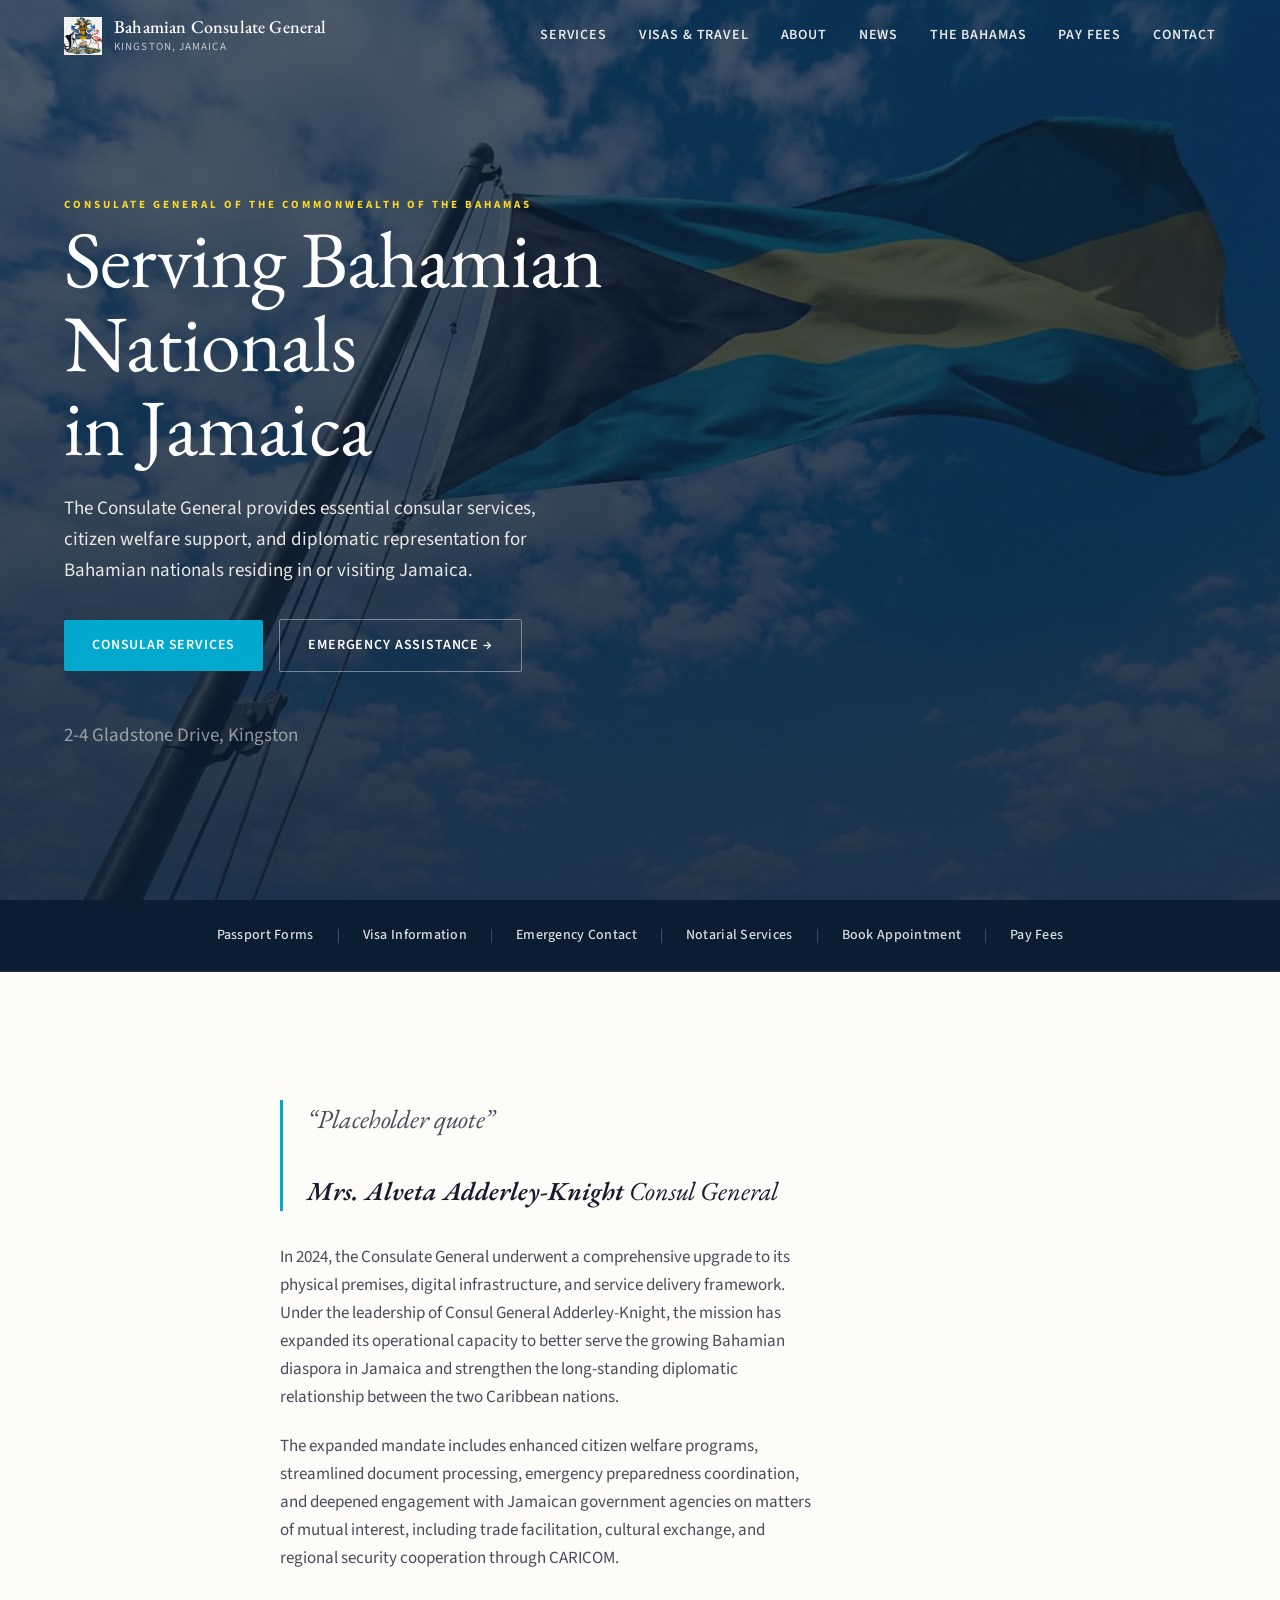
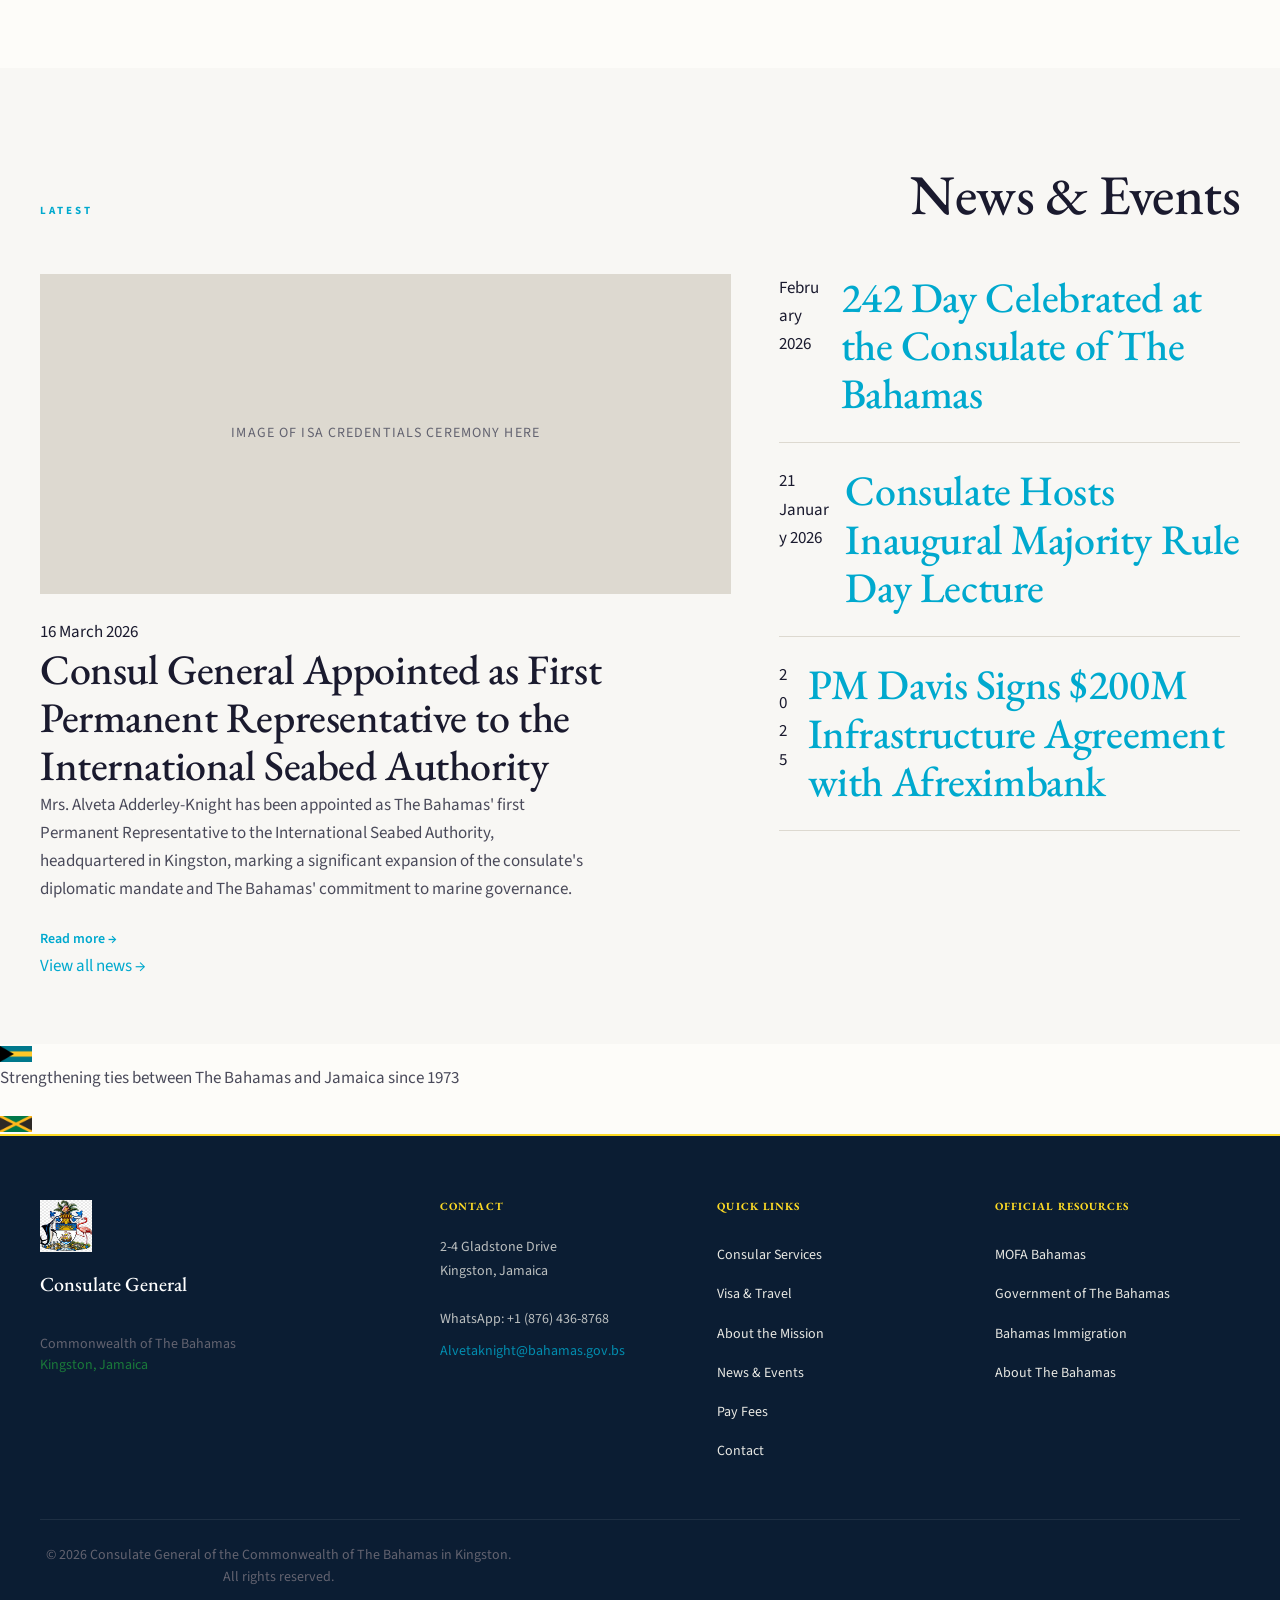
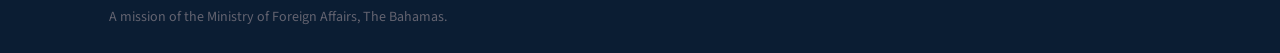
==== commit 80ccd7fe: "Mobile fixes: text wrapping, 3-bar hamburger, small screen layout Co-Authored-By: Claude Opus 4.6 (1" ====
--- a/index.html
+++ b/index.html
@@ -35,6 +35,7 @@
         <a href="contact.html">Contact</a>
       </nav>
       <button class="nav-toggle" aria-label="Open menu" aria-expanded="false">
+        <span></span>
         <span></span>
         <span></span>
       </button>
--- a/css/main.css
+++ b/css/main.css
@@ -78,6 +78,12 @@
   -webkit-font-smoothing: antialiased;
   -moz-osx-font-smoothing: grayscale;
   text-rendering: optimizeLegibility;
+  overflow-x: hidden;
+}
+
+h1, h2, h3, h4, h5, h6, p, li, dd, dt, a, span, blockquote, cite, time {
+  overflow-wrap: break-word;
+  word-break: break-word;
 }
 
 img,
@@ -444,16 +450,20 @@
   transition: transform 0.3s var(--ease-out), opacity 0.3s ease;
 }
 
-.nav-toggle span:first-child {
-  margin-bottom: 6px;
+.nav-toggle span + span {
+  margin-top: 5px;
 }
 
 .nav-toggle.active span:first-child {
-  transform: translateY(4px) rotate(45deg);
+  transform: translateY(7px) rotate(45deg);
+}
+
+.nav-toggle.active span:nth-child(2) {
+  opacity: 0;
 }
 
 .nav-toggle.active span:last-child {
-  transform: translateY(-4px) rotate(-45deg);
+  transform: translateY(-7px) rotate(-45deg);
 }
 
 
@@ -3423,6 +3433,51 @@
   .map-container {
     aspect-ratio: 4 / 3;
   }
+
+  .services-strip-inner {
+    flex-direction: column;
+    align-items: center;
+    gap: 0;
+    padding: var(--space-3) var(--space-4);
+  }
+
+  .services-strip-inner a {
+    padding: var(--space-1) 0;
+    font-size: 13px;
+  }
+
+  .fee-table {
+    display: block;
+    overflow-x: auto;
+    -webkit-overflow-scrolling: touch;
+  }
+
+  .advisory-item {
+    padding-left: var(--space-4);
+  }
+
+  .bahamas-dl .dl-row {
+    flex-direction: column;
+    gap: 0;
+  }
+
+  .downloads-list {
+    padding: 0;
+  }
+
+  .download-item a {
+    word-break: break-word;
+  }
+
+  .bilateral-inner {
+    flex-direction: column;
+    gap: var(--space-2);
+    text-align: center;
+  }
+
+  .footer-links {
+    grid-template-columns: 1fr;
+  }
 }
 
 
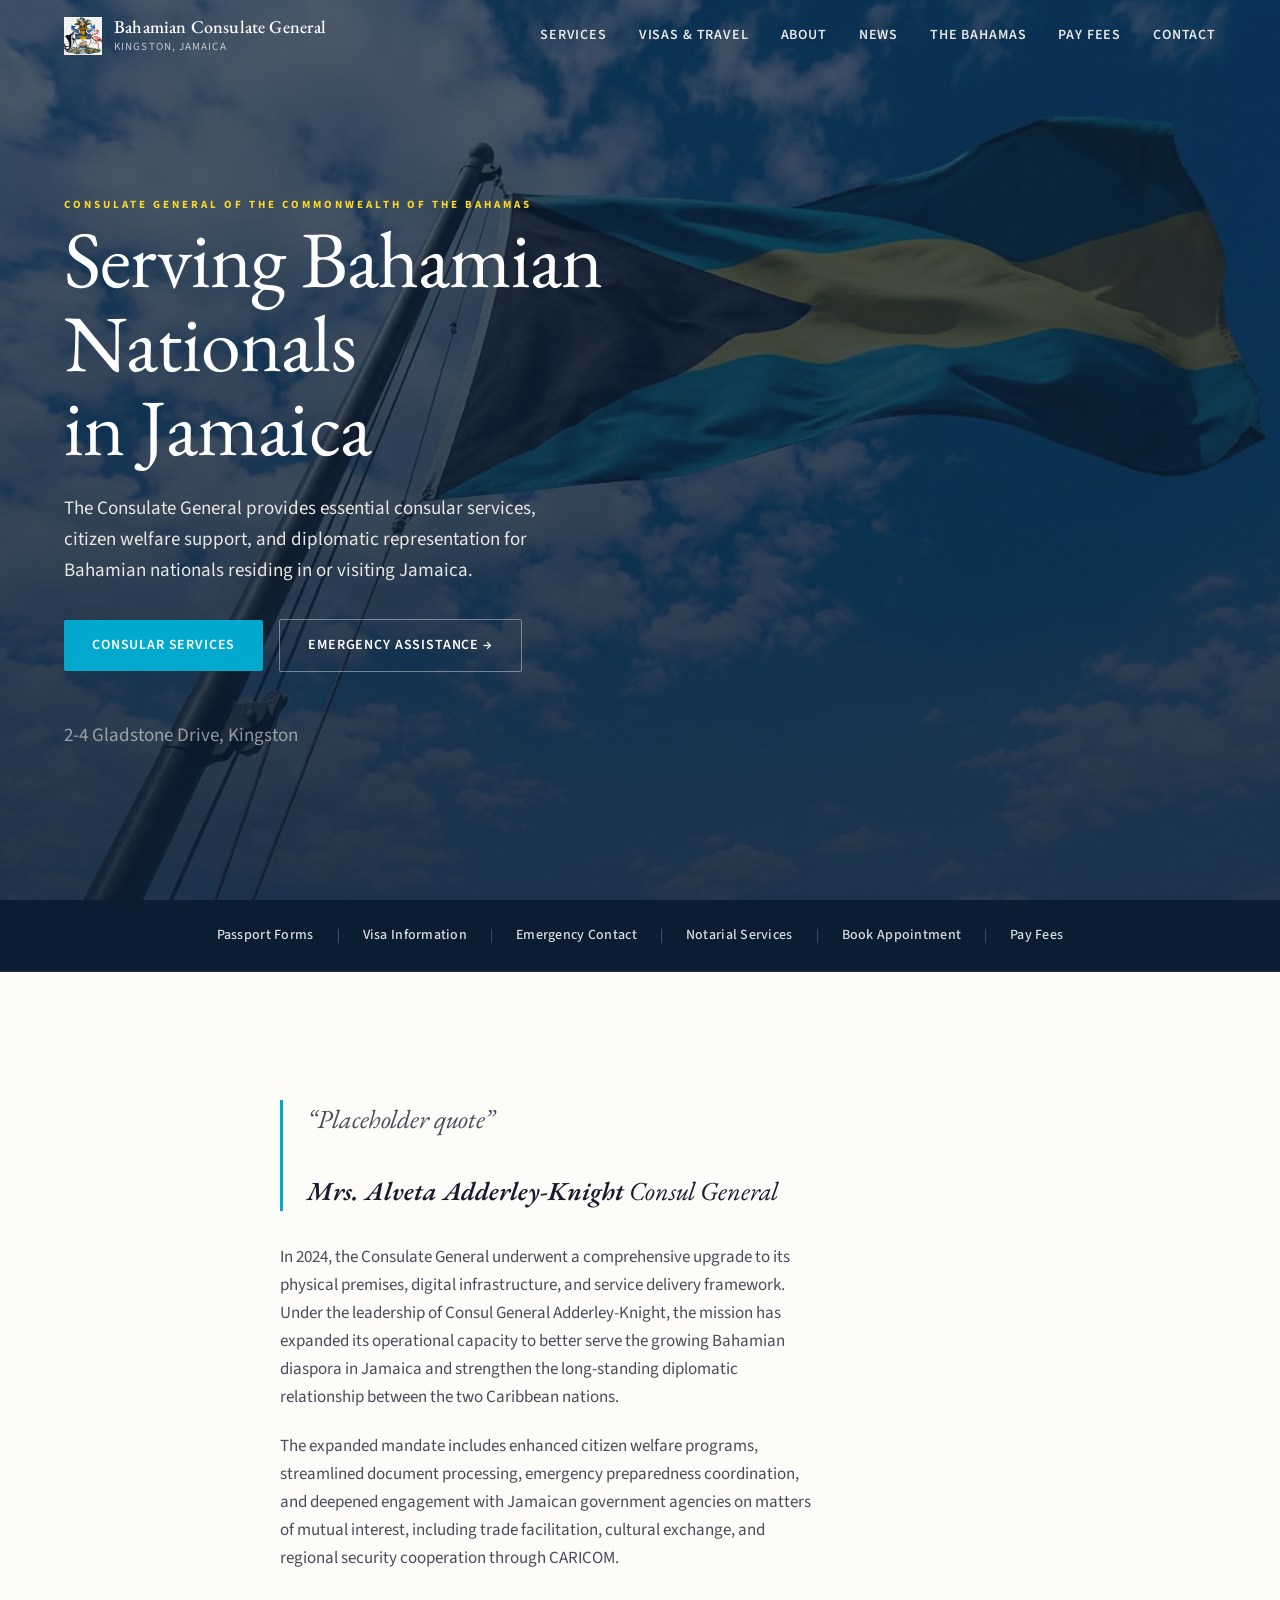
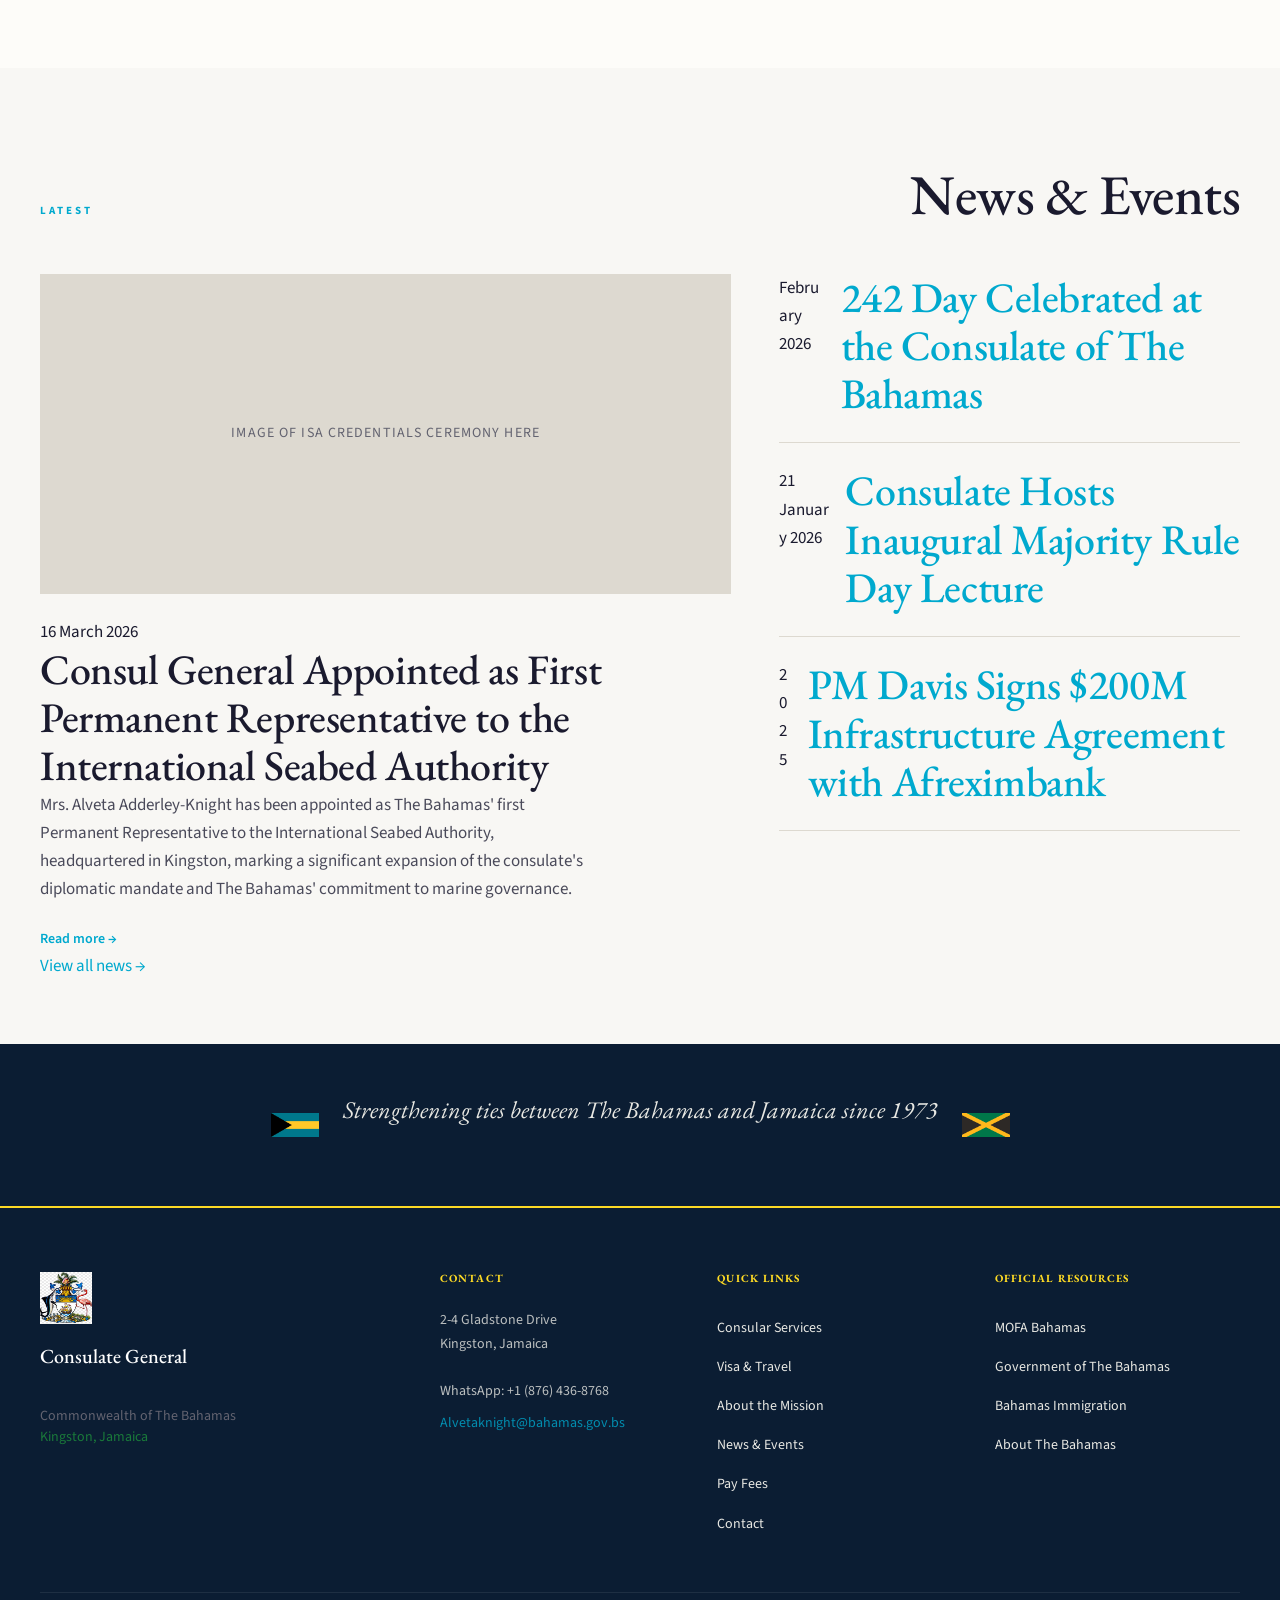
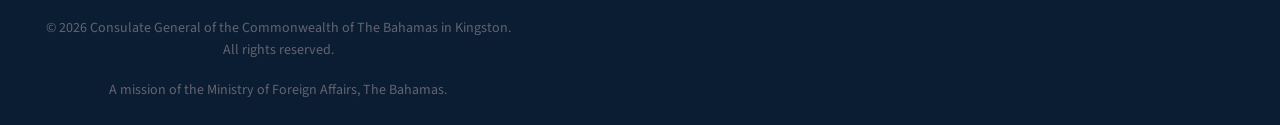
==== commit 6ec8d448: "Fix bilateral ribbon styling and flag sizes Co-Authored-By: Claude Opus 4.6 (1M context) <noreply@an" ====
--- a/index.html
+++ b/index.html
@@ -149,9 +149,9 @@
     <!-- Bilateral Ribbon -->
     <section class="bilateral">
       <div class="bilateral-inner">
-        <img src="assets/Flag_of_the_Bahamas.svg.png" alt="Flag of The Bahamas" width="32" height="20" style="object-fit:contain">
+        <img src="assets/Flag_of_the_Bahamas.svg.png" alt="Flag of The Bahamas" width="48" height="32" style="object-fit:contain">
         <p class="bilateral-text">Strengthening ties between The Bahamas and Jamaica since 1973</p>
-        <img src="assets/Flag_of_Jamaica.svg.webp" alt="Flag of Jamaica" width="32" height="20" style="object-fit:contain">
+        <img src="assets/Flag_of_Jamaica.svg.webp" alt="Flag of Jamaica" width="48" height="32" style="object-fit:contain">
       </div>
     </section>
 
--- a/css/main.css
+++ b/css/main.css
@@ -1071,12 +1071,14 @@
    16. BILATERAL RIBBON
    ------------------------------------------------------------ */
 
+.bilateral,
 .bilateral-ribbon {
   background: var(--navy);
   padding: var(--space-12) var(--space-6);
   text-align: center;
 }
 
+.bilateral-inner,
 .bilateral-ribbon-inner {
   max-width: var(--max-width);
   margin: 0 auto;
@@ -1099,6 +1101,7 @@
   flex-shrink: 0;
 }
 
+.bilateral-text,
 .bilateral-ribbon-text {
   font-family: var(--font-heading);
   font-style: italic;
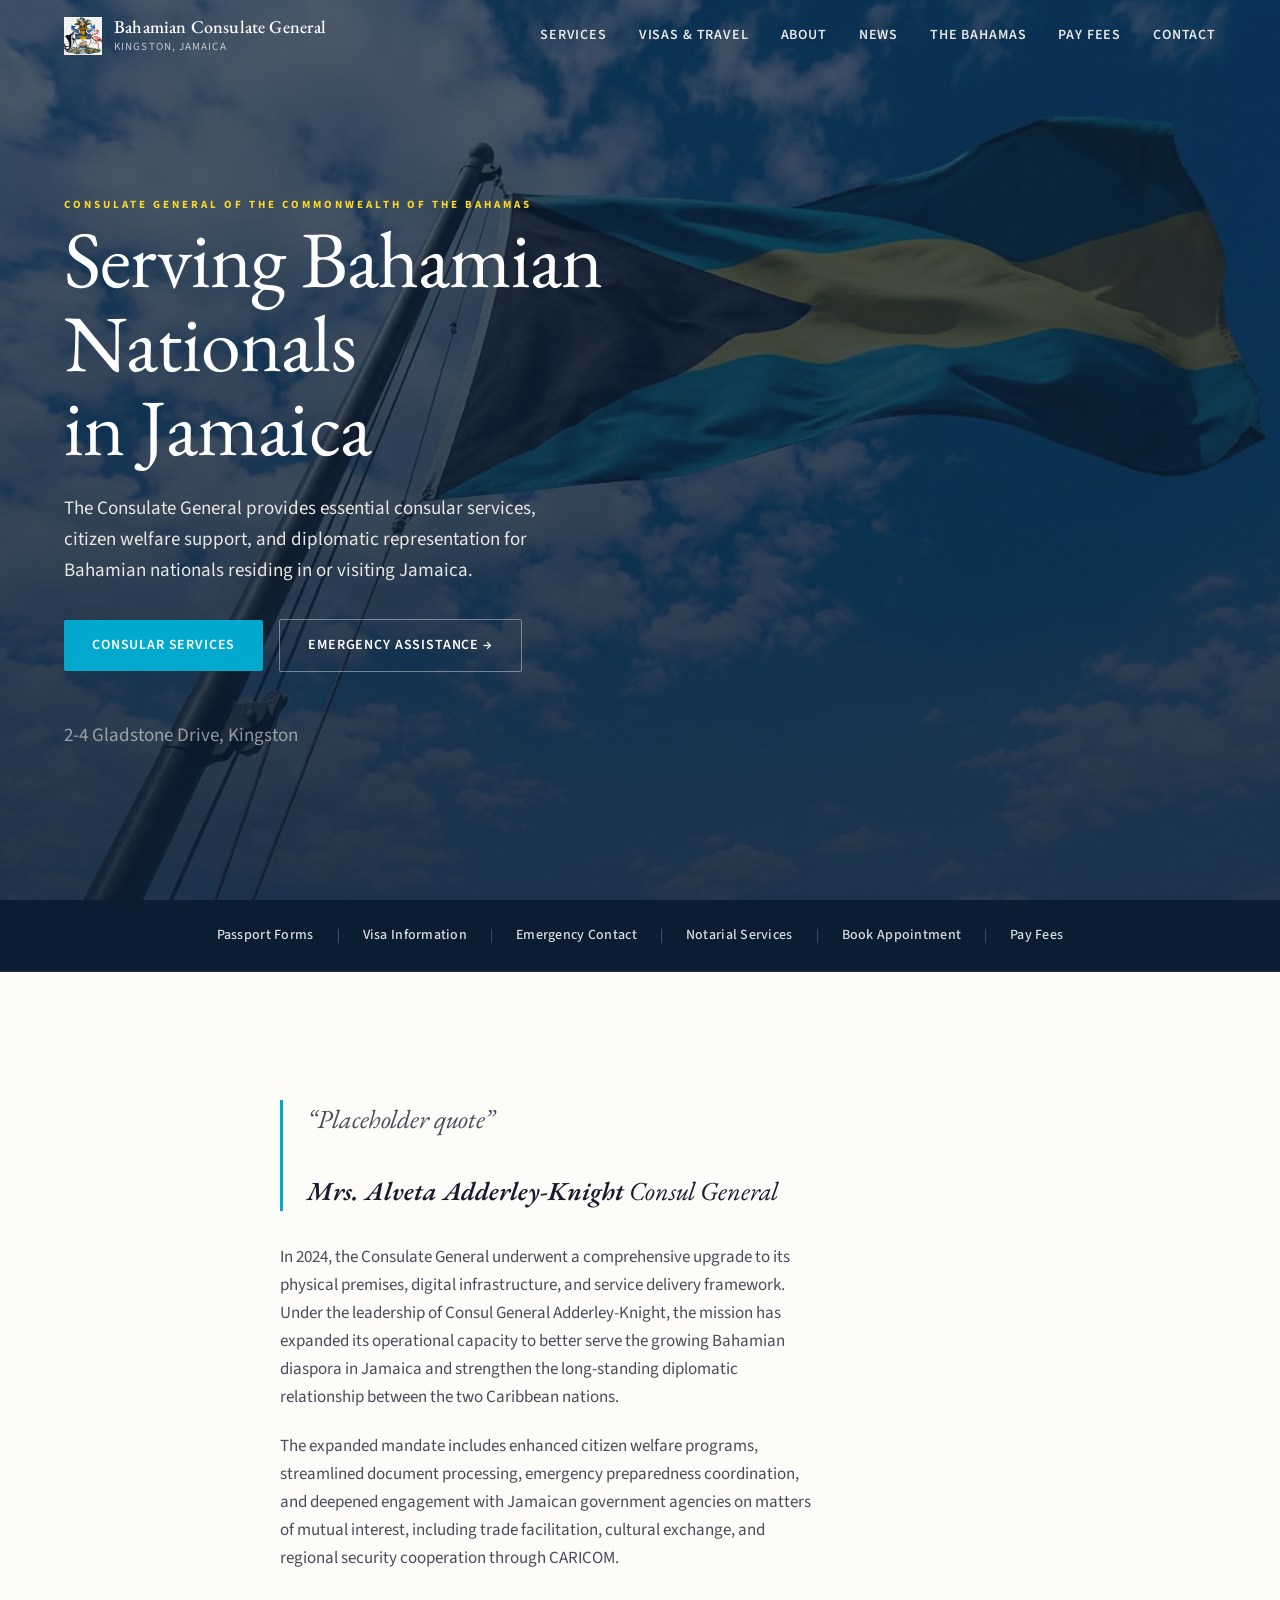
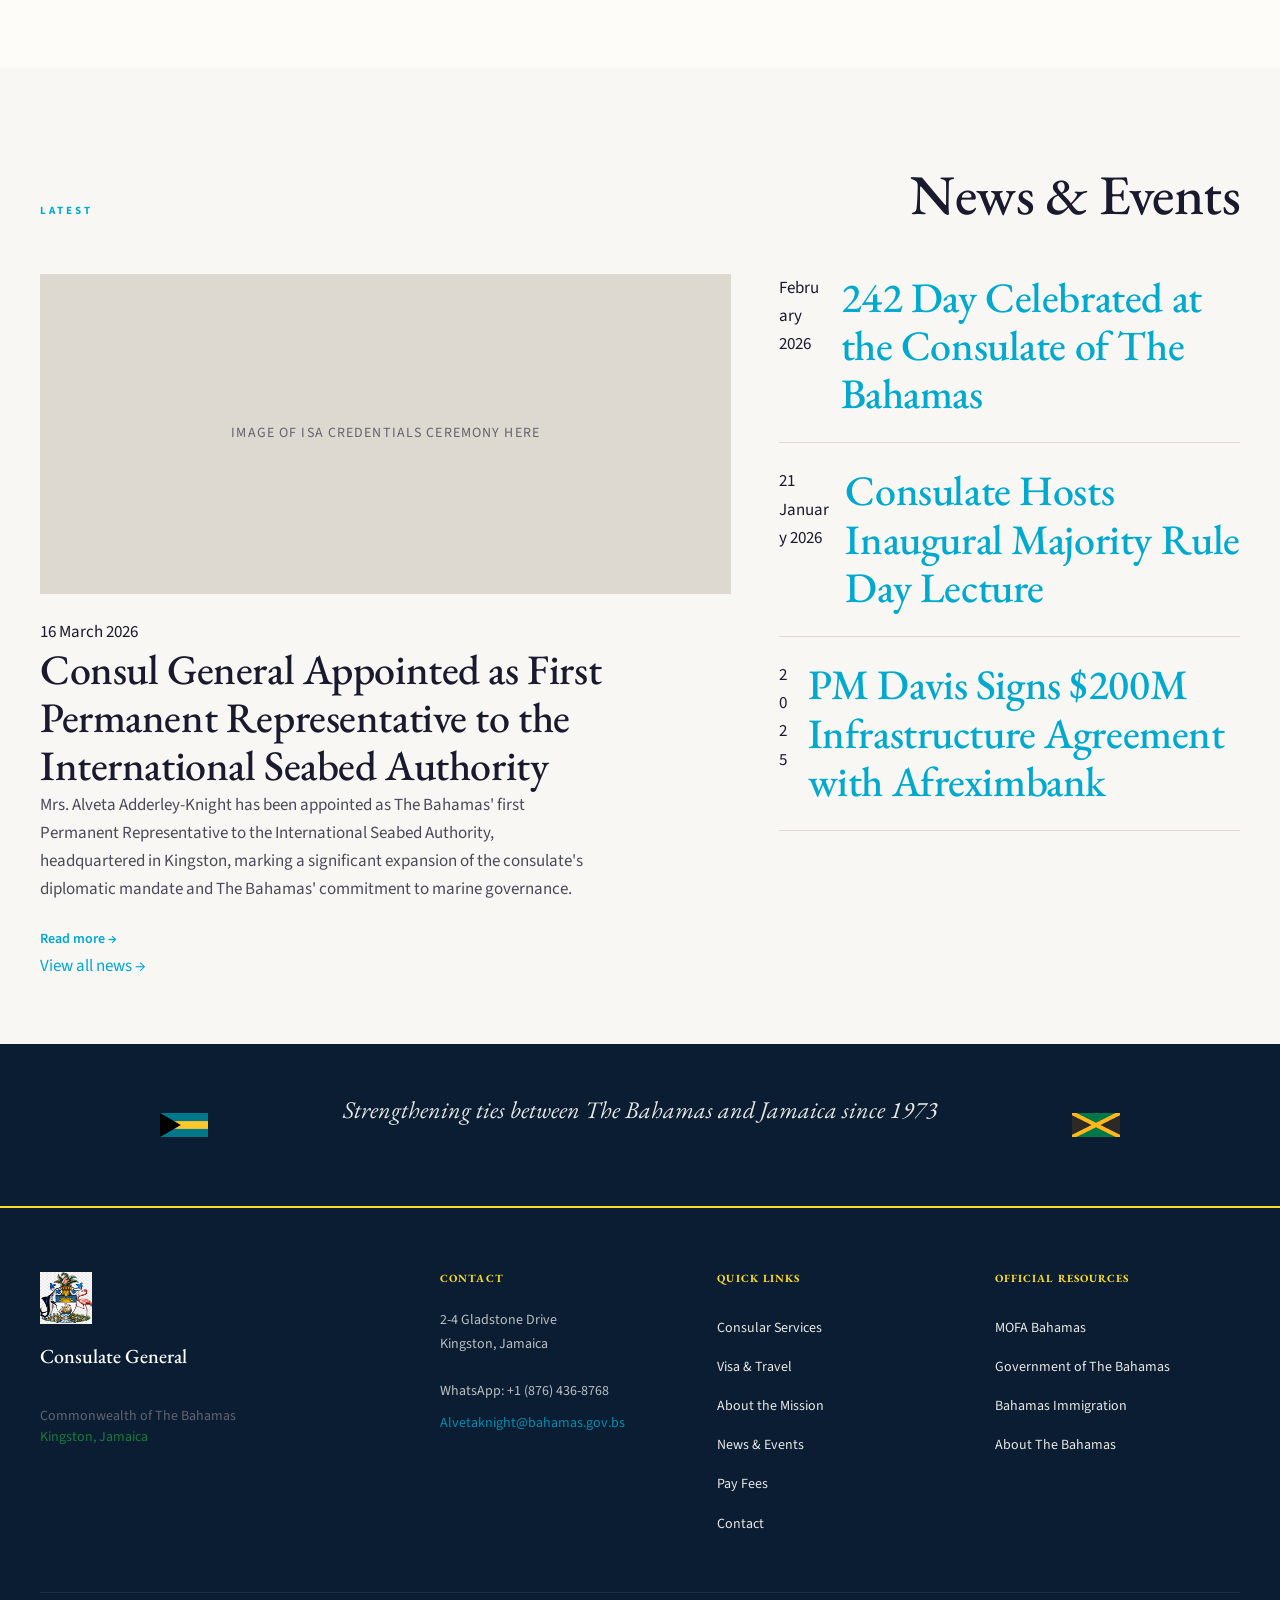
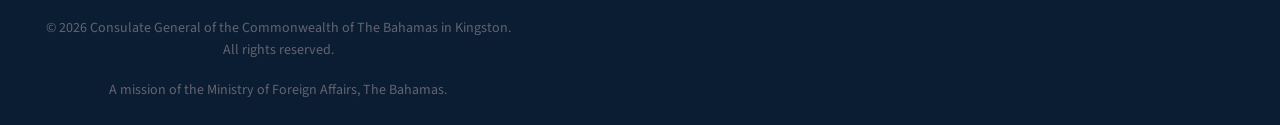
==== commit bfc22454: "Centre bilateral text between flags Co-Authored-By: Claude Opus 4.6 (1M context) <noreply@anthropic." ====
--- a/index.html
+++ b/index.html
@@ -149,9 +149,9 @@
     <!-- Bilateral Ribbon -->
     <section class="bilateral">
       <div class="bilateral-inner">
-        <img src="assets/Flag_of_the_Bahamas.svg.png" alt="Flag of The Bahamas" width="48" height="32" style="object-fit:contain">
-        <p class="bilateral-text">Strengthening ties between The Bahamas and Jamaica since 1973</p>
-        <img src="assets/Flag_of_Jamaica.svg.webp" alt="Flag of Jamaica" width="48" height="32" style="object-fit:contain">
+        <img src="assets/Flag_of_the_Bahamas.svg.png" alt="Flag of The Bahamas" width="48" height="32" style="object-fit:contain; flex-shrink:0">
+        <p class="bilateral-text" style="flex:1; text-align:center">Strengthening ties between The Bahamas and Jamaica since 1973</p>
+        <img src="assets/Flag_of_Jamaica.svg.webp" alt="Flag of Jamaica" width="48" height="32" style="object-fit:contain; flex-shrink:0">
       </div>
     </section>
 
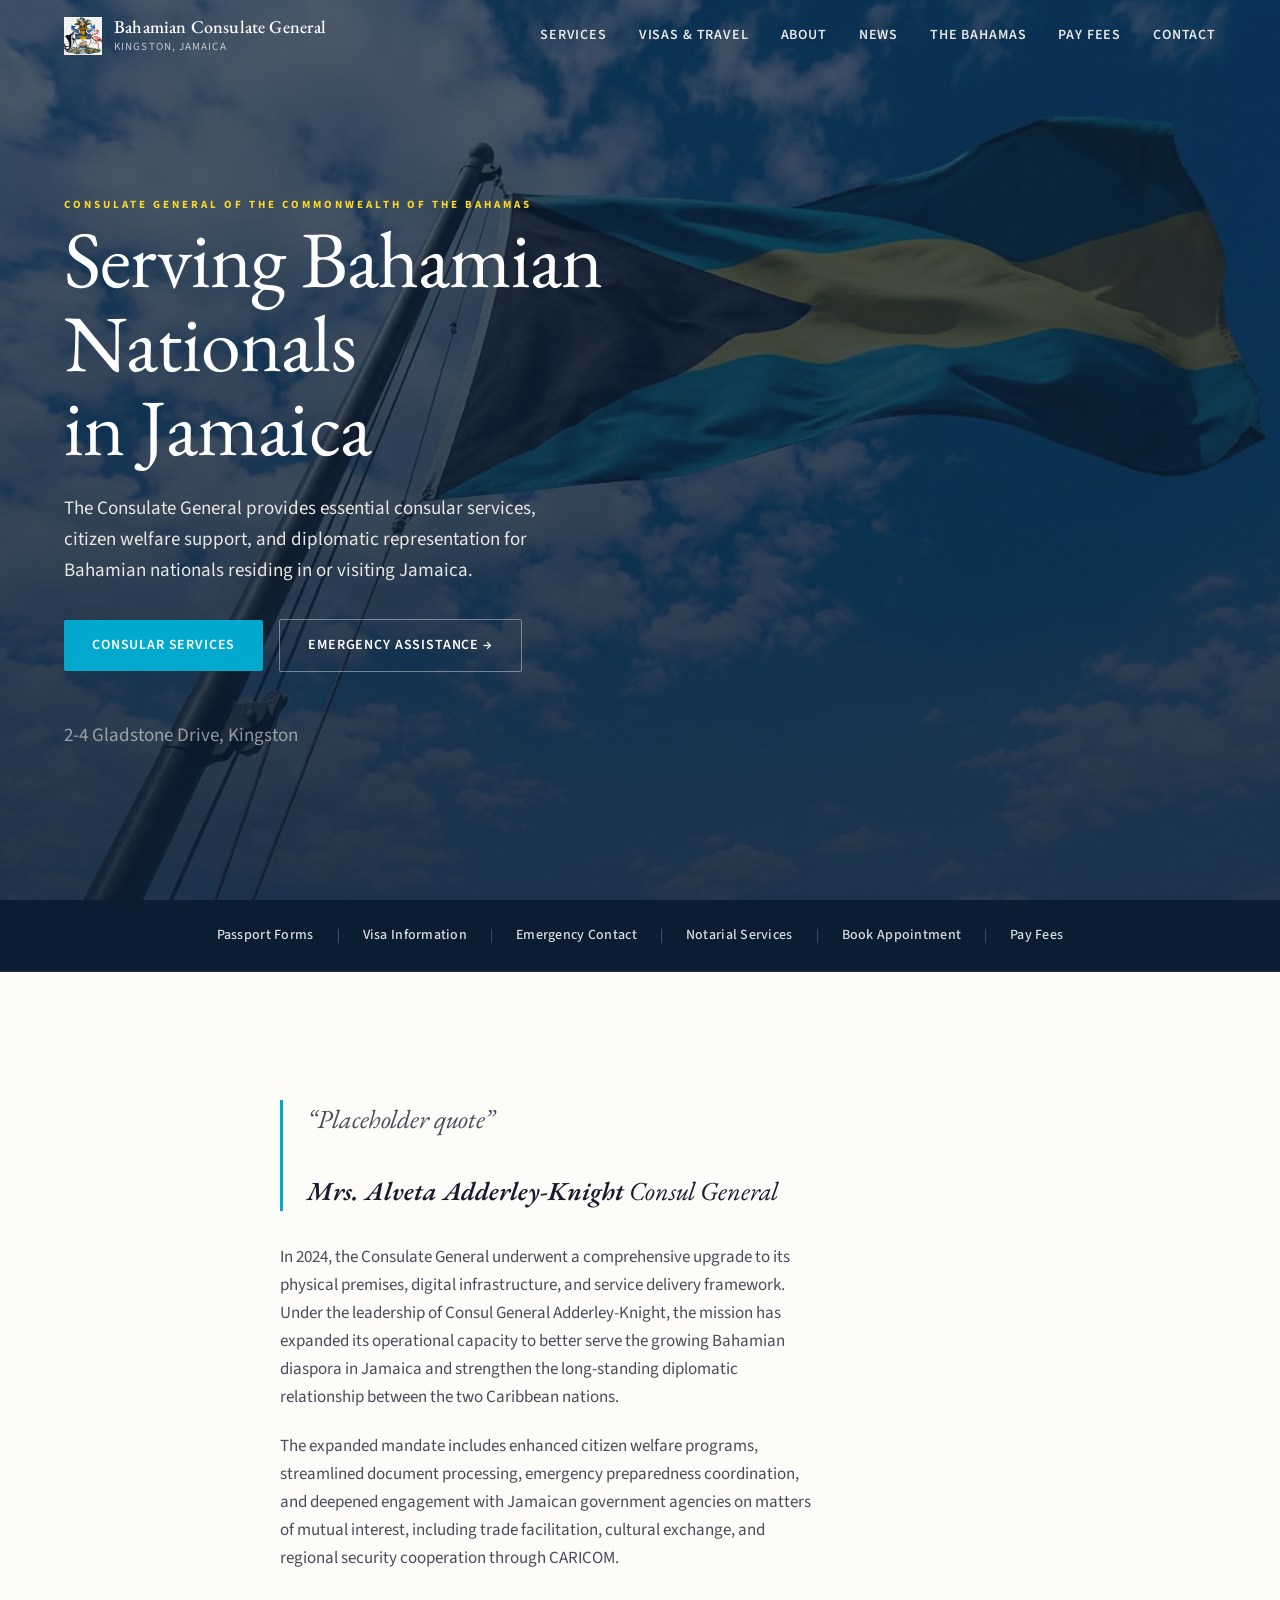
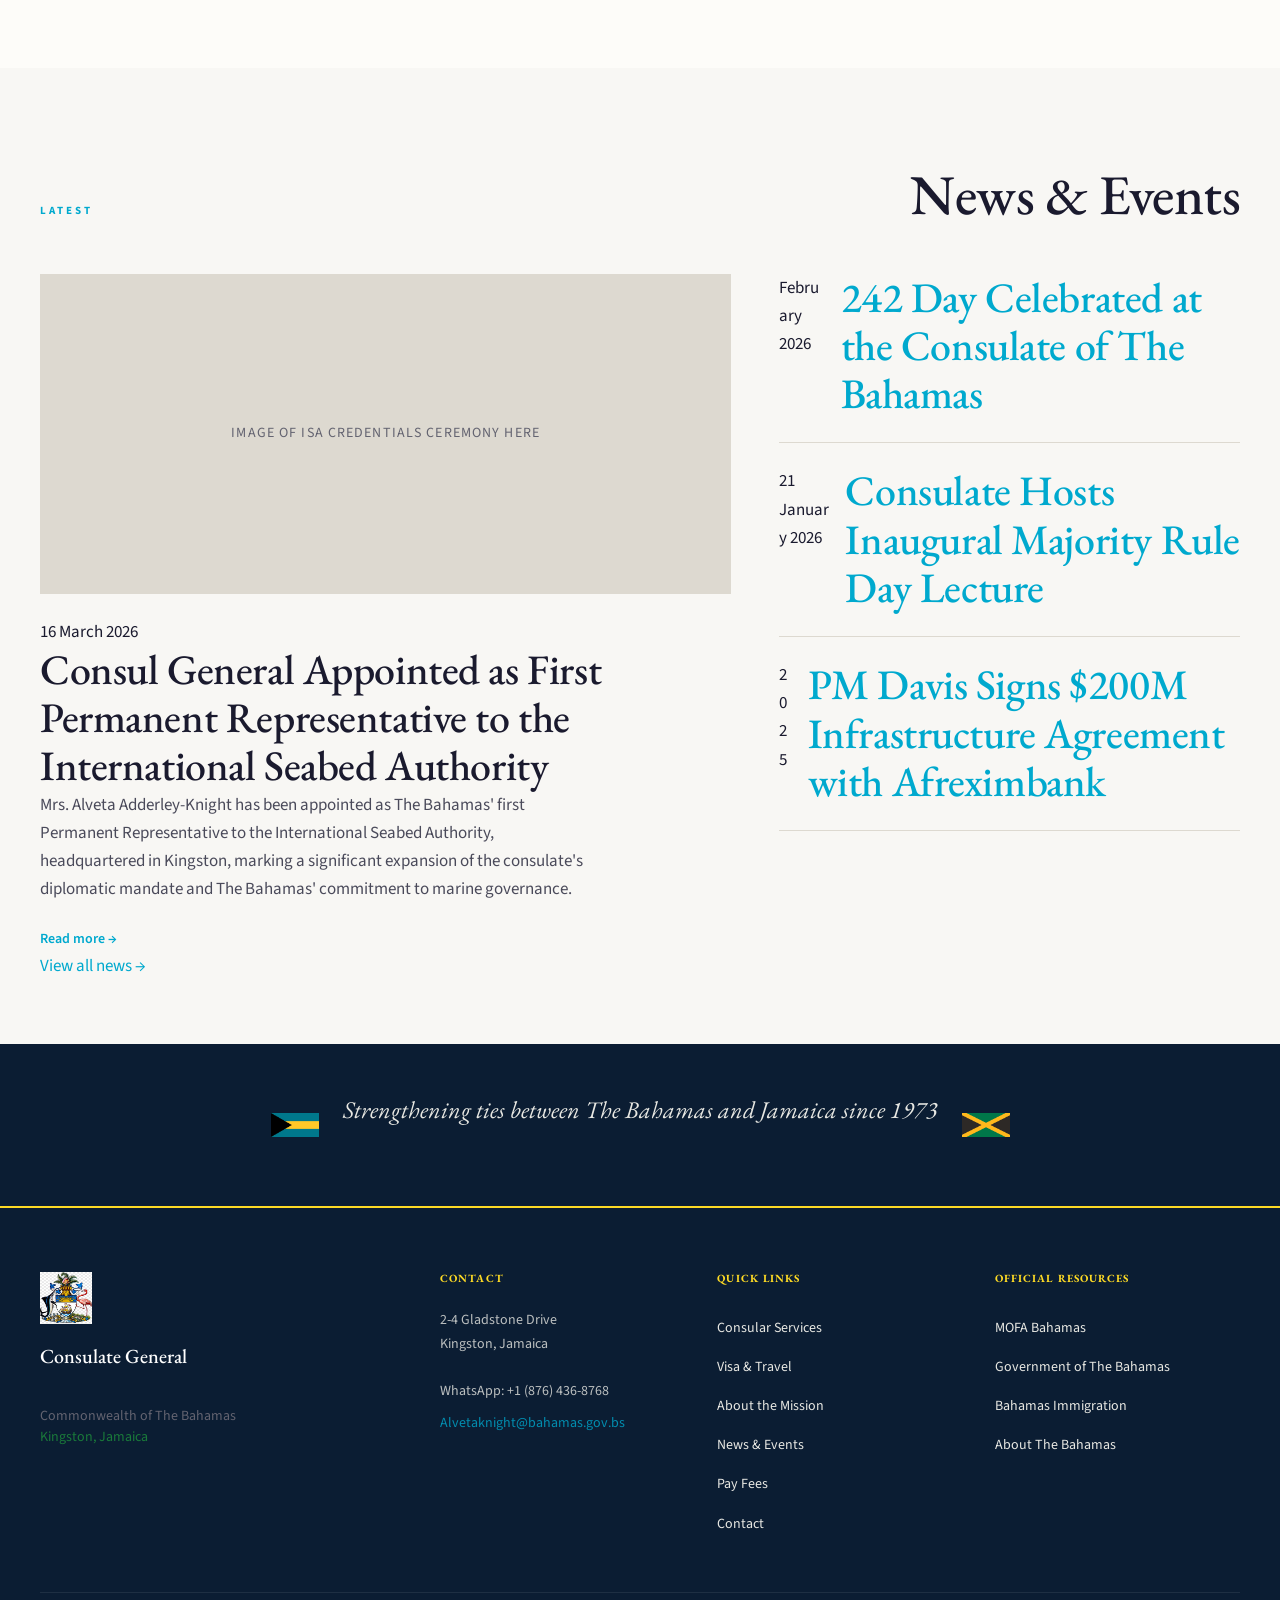
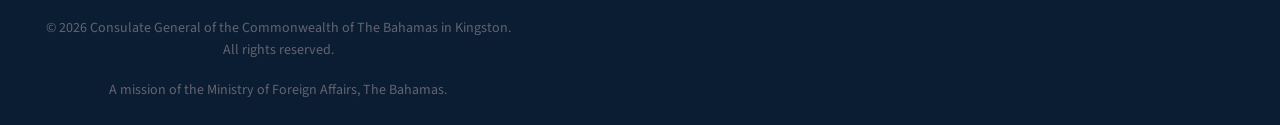
==== commit bb78bf7f: "Fix bilateral ribbon — centre text between flags Co-Authored-By: Claude Opus 4.6 (1M context) <norep" ====
--- a/index.html
+++ b/index.html
@@ -149,9 +149,9 @@
     <!-- Bilateral Ribbon -->
     <section class="bilateral">
       <div class="bilateral-inner">
-        <img src="assets/Flag_of_the_Bahamas.svg.png" alt="Flag of The Bahamas" width="48" height="32" style="object-fit:contain; flex-shrink:0">
-        <p class="bilateral-text" style="flex:1; text-align:center">Strengthening ties between The Bahamas and Jamaica since 1973</p>
-        <img src="assets/Flag_of_Jamaica.svg.webp" alt="Flag of Jamaica" width="48" height="32" style="object-fit:contain; flex-shrink:0">
+        <img src="assets/Flag_of_the_Bahamas.svg.png" alt="Flag of The Bahamas" width="48" height="32">
+        <p class="bilateral-text">Strengthening ties between The Bahamas and Jamaica since 1973</p>
+        <img src="assets/Flag_of_Jamaica.svg.webp" alt="Flag of Jamaica" width="48" height="32">
       </div>
     </section>
 
--- a/css/main.css
+++ b/css/main.css
@@ -1086,7 +1086,6 @@
   align-items: center;
   justify-content: center;
   gap: var(--space-6);
-  flex-wrap: wrap;
 }
 
 .bilateral-ribbon .flag-icon {
@@ -1101,6 +1100,12 @@
   flex-shrink: 0;
 }
 
+.bilateral-inner img,
+.bilateral-ribbon-inner img {
+  flex-shrink: 0;
+  object-fit: contain;
+}
+
 .bilateral-text,
 .bilateral-ribbon-text {
   font-family: var(--font-heading);
@@ -1108,6 +1113,7 @@
   font-size: clamp(18px, 2.5vw, 24px);
   color: var(--text-on-dark);
   line-height: 1.5;
+  text-align: center;
 }
 
 
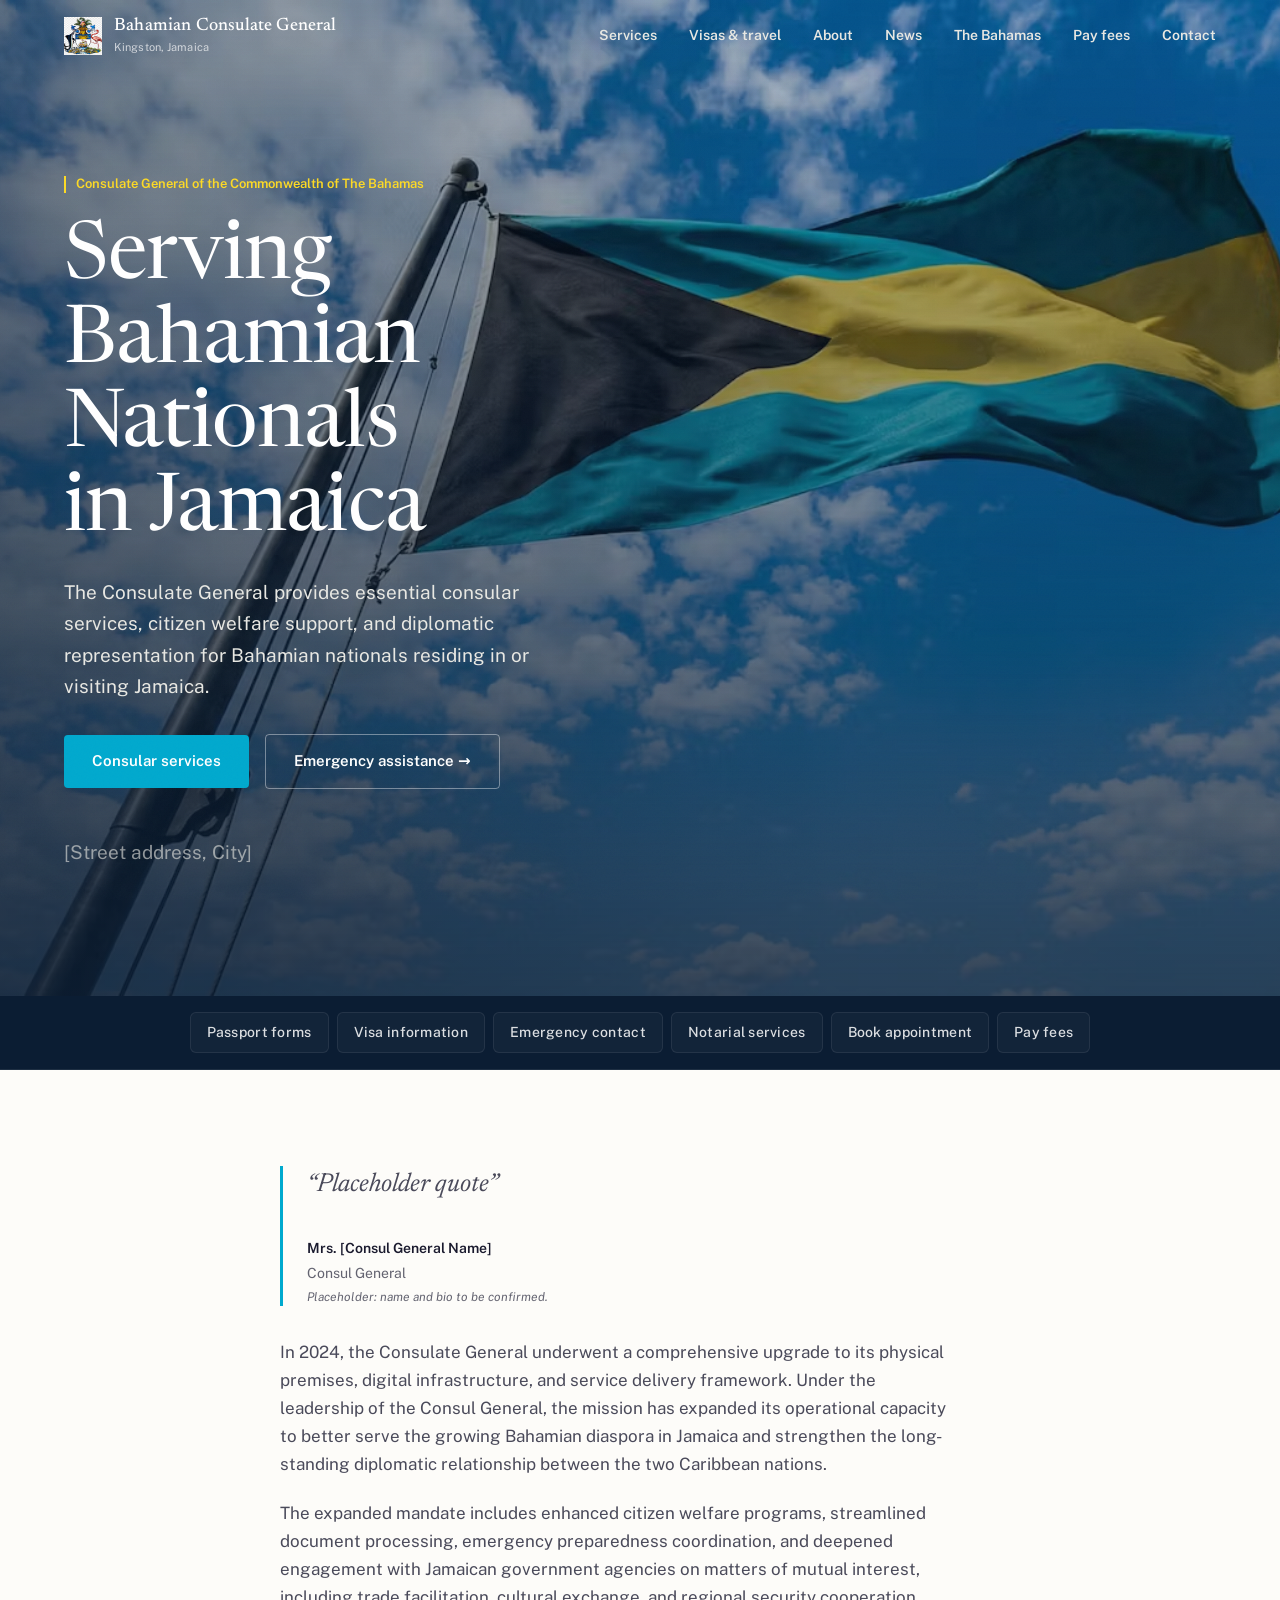
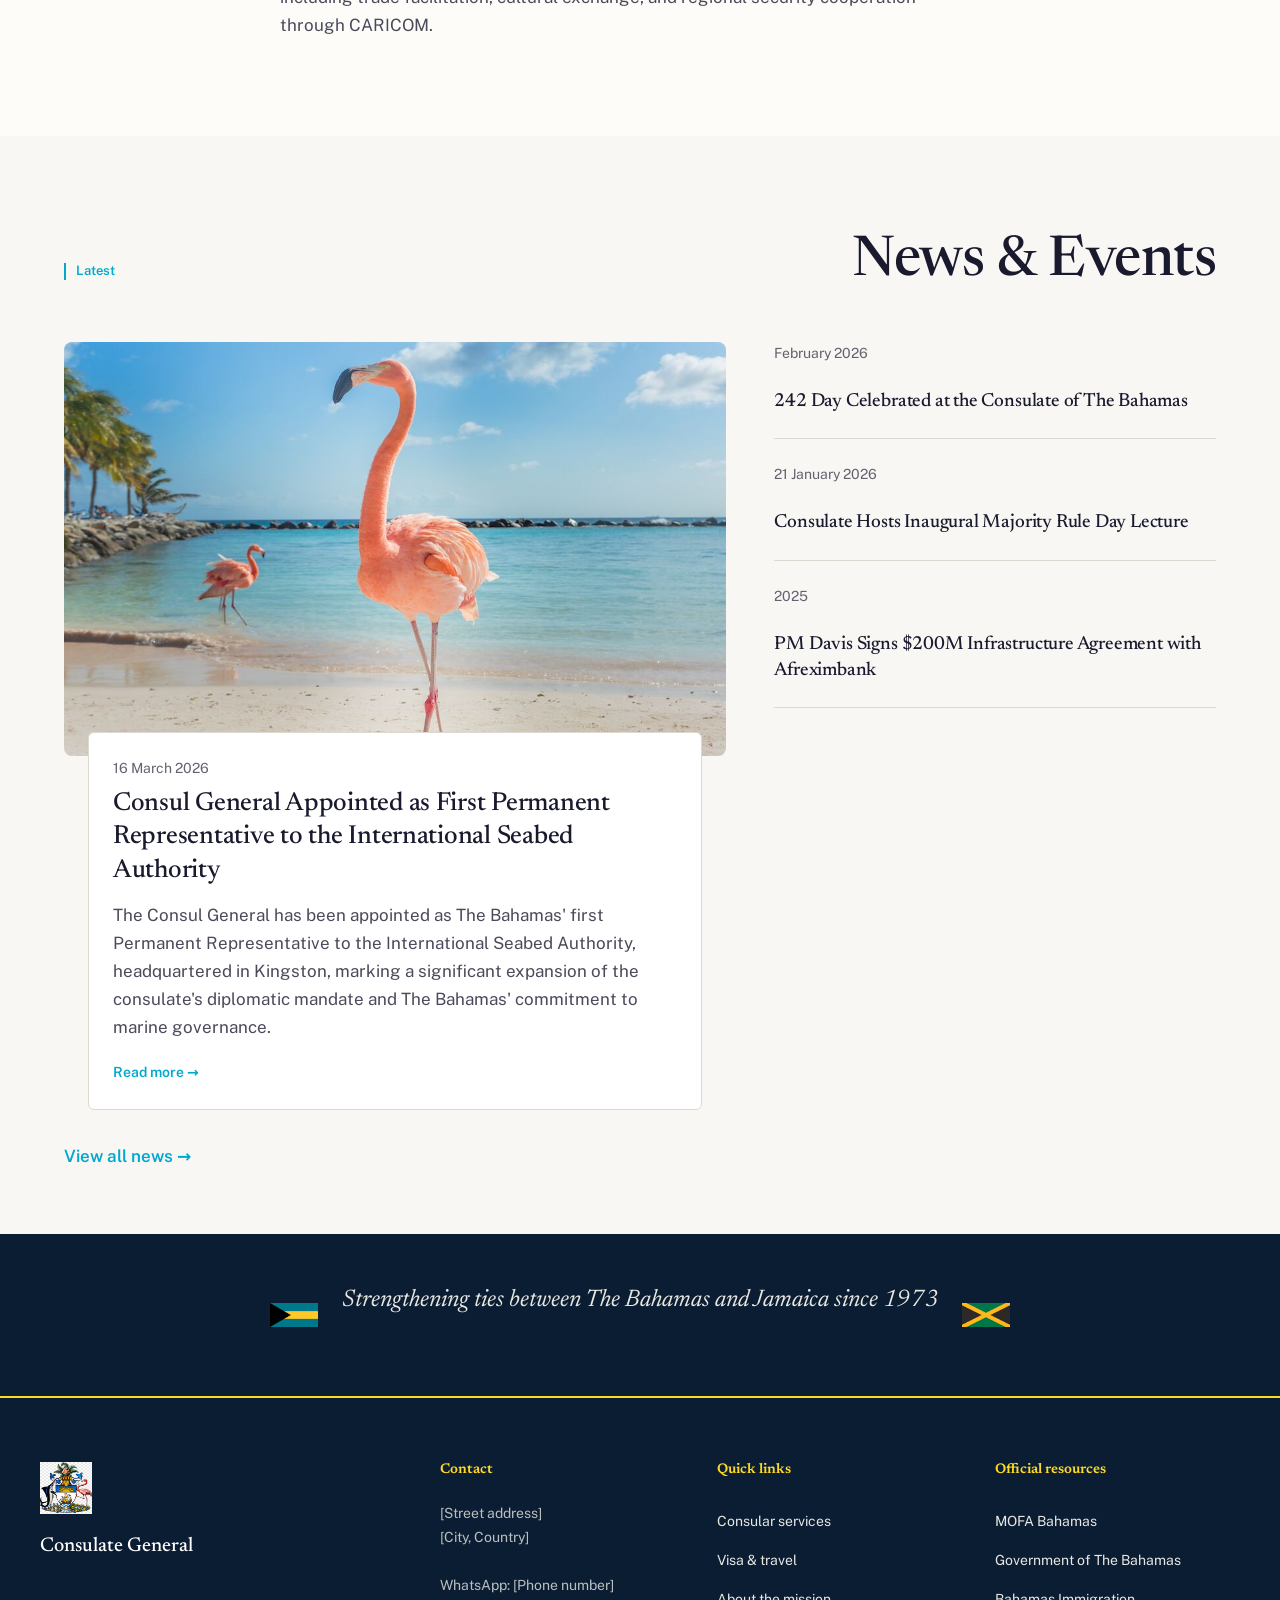
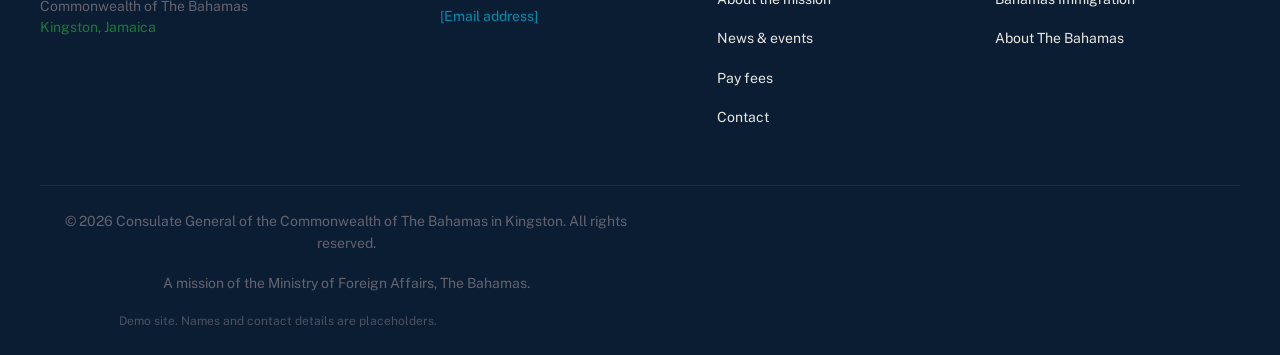
==== commit bb1642e9: "Demo template refresh: new type, header variants, placeholder details Newsreader + Public Sans, sent" ====
--- a/index.html
+++ b/index.html
@@ -8,8 +8,9 @@
   <link rel="icon" href="favicon.ico" type="image/x-icon">
   <link rel="preconnect" href="https://fonts.googleapis.com">
   <link rel="preconnect" href="https://fonts.gstatic.com" crossorigin>
-  <link href="https://fonts.googleapis.com/css2?family=EB+Garamond:ital,wght@0,400;0,500;0,600;0,700;1,400;1,500;1,600;1,700&family=Source+Sans+3:wght@300;400;500;600;700&display=swap" rel="stylesheet">
+  <link href="https://fonts.googleapis.com/css2?family=Newsreader:ital,opsz,wght@0,6..72,400;0,6..72,500;0,6..72,600;1,6..72,400;1,6..72,500&family=Public+Sans:wght@400;500;600;700&display=swap" rel="stylesheet">
   <link rel="stylesheet" href="css/main.css">
+  <link rel="stylesheet" href="css/aurora.css">
 </head>
 <body>
 
@@ -27,11 +28,11 @@
       </a>
       <nav class="nav-links" aria-label="Main navigation">
         <a href="services.html">Services</a>
-        <a href="visas.html">Visas &amp; Travel</a>
+        <a href="visas.html">Visas &amp; travel</a>
         <a href="about.html">About</a>
         <a href="news.html">News</a>
         <a href="bahamas.html">The Bahamas</a>
-        <a href="payments.html">Pay Fees</a>
+        <a href="payments.html">Pay fees</a>
         <a href="contact.html">Contact</a>
       </nav>
       <button class="nav-toggle" aria-label="Open menu" aria-expanded="false">
@@ -46,16 +47,16 @@
   <div class="mobile-menu" id="mobile-menu">
     <nav class="mobile-menu-nav" aria-label="Mobile navigation">
       <a href="services.html">Services</a>
-      <a href="visas.html">Visas &amp; Travel</a>
+      <a href="visas.html">Visas &amp; travel</a>
       <a href="about.html">About</a>
       <a href="news.html">News</a>
       <a href="bahamas.html">The Bahamas</a>
-      <a href="payments.html">Pay Fees</a>
+      <a href="payments.html">Pay fees</a>
       <a href="contact.html">Contact</a>
     </nav>
     <div class="mobile-menu-contact">
-      <p>WhatsApp: +1 (876) 436-8768</p>
-      <p>Alvetaknight@bahamas.gov.bs</p>
+      <p>WhatsApp: [Phone number]</p>
+      <p>[Email address]</p>
     </div>
   </div>
 
@@ -64,32 +65,34 @@
 
     <!-- Hero -->
     <section class="hero">
+      <div class="hero-image" aria-hidden="true"></div>
+      <div class="hero-overlay" aria-hidden="true"></div>
       <div class="hero-content">
         <span class="overline">Consulate General of the Commonwealth of The Bahamas</span>
         <h1>Serving Bahamian Nationals<br> in Jamaica</h1>
         <p>The Consulate General provides essential consular services, citizen welfare support, and diplomatic representation for Bahamian nationals residing in or visiting Jamaica.</p>
         <div class="hero-actions">
-          <a href="services.html" class="btn-primary">Consular Services</a>
-          <a href="contact.html#emergency" class="btn-ghost btn-ghost--dark">Emergency Assistance &rarr;</a>
-        </div>
-        <p class="hero-caption">2-4 Gladstone Drive, Kingston</p>
+          <a href="services.html" class="btn-primary">Consular services</a>
+          <a href="contact.html#emergency" class="btn-ghost btn-ghost--dark">Emergency assistance &rarr;</a>
+        </div>
+        <p class="hero-caption">[Street address, City]</p>
       </div>
     </section>
 
     <!-- Quick Services Strip -->
     <section class="services-strip">
       <div class="services-strip-inner">
-        <a href="services.html">Passport Forms</a>
-        <span class="services-strip-divider" aria-hidden="true"></span>
-        <a href="visas.html">Visa Information</a>
-        <span class="services-strip-divider" aria-hidden="true"></span>
-        <a href="contact.html#emergency">Emergency Contact</a>
-        <span class="services-strip-divider" aria-hidden="true"></span>
-        <a href="services.html#notarial">Notarial Services</a>
-        <span class="services-strip-divider" aria-hidden="true"></span>
-        <a href="contact.html#booking">Book Appointment</a>
-        <span class="services-strip-divider" aria-hidden="true"></span>
-        <a href="payments.html">Pay Fees</a>
+        <a href="services.html" class="aurora-card aurora-card--dark aurora-card--hover"><span>Passport forms</span></a>
+        <span class="services-strip-divider" aria-hidden="true"></span>
+        <a href="visas.html" class="aurora-card aurora-card--dark aurora-card--hover"><span>Visa information</span></a>
+        <span class="services-strip-divider" aria-hidden="true"></span>
+        <a href="contact.html#emergency" class="aurora-card aurora-card--dark aurora-card--hover"><span>Emergency contact</span></a>
+        <span class="services-strip-divider" aria-hidden="true"></span>
+        <a href="services.html#notarial" class="aurora-card aurora-card--dark aurora-card--hover"><span>Notarial services</span></a>
+        <span class="services-strip-divider" aria-hidden="true"></span>
+        <a href="contact.html#booking" class="aurora-card aurora-card--dark aurora-card--hover"><span>Book appointment</span></a>
+        <span class="services-strip-divider" aria-hidden="true"></span>
+        <a href="payments.html" class="aurora-card aurora-card--dark aurora-card--hover"><span>Pay fees</span></a>
       </div>
     </section>
 
@@ -100,13 +103,14 @@
           <p>&ldquo;Placeholder quote&rdquo;</p>
           <footer>
             <cite>
-              <strong>Mrs. Alveta Adderley-Knight</strong>
+              <strong>Mrs. [Consul General Name]</strong>
               <span>Consul General</span>
+              <span class="placeholder-note">Placeholder: name and bio to be confirmed.</span>
             </cite>
           </footer>
         </blockquote>
         <div class="mission-body">
-          <p>In 2024, the Consulate General underwent a comprehensive upgrade to its physical premises, digital infrastructure, and service delivery framework. Under the leadership of Consul General Adderley-Knight, the mission has expanded its operational capacity to better serve the growing Bahamian diaspora in Jamaica and strengthen the long-standing diplomatic relationship between the two Caribbean nations.</p>
+          <p>In 2024, the Consulate General underwent a comprehensive upgrade to its physical premises, digital infrastructure, and service delivery framework. Under the leadership of the Consul General, the mission has expanded its operational capacity to better serve the growing Bahamian diaspora in Jamaica and strengthen the long-standing diplomatic relationship between the two Caribbean nations.</p>
           <p>The expanded mandate includes enhanced citizen welfare programs, streamlined document processing, emergency preparedness coordination, and deepened engagement with Jamaican government agencies on matters of mutual interest, including trade facilitation, cultural exchange, and regional security cooperation through CARICOM.</p>
         </div>
       </div>
@@ -121,11 +125,15 @@
         </div>
         <div class="news-preview-grid">
           <article class="news-featured">
-            <div class="image-placeholder" style="height:320px">Image of ISA Credentials Ceremony here</div>
-            <time datetime="2026-03-16">16 March 2026</time>
-            <h3>Consul General Appointed as First Permanent Representative to the International Seabed Authority</h3>
-            <p>Mrs. Alveta Adderley-Knight has been appointed as The Bahamas' first Permanent Representative to the International Seabed Authority, headquartered in Kingston, marking a significant expansion of the consulate's diplomatic mandate and The Bahamas' commitment to marine governance.</p>
-            <a href="https://mofa.gov.bs/the-bahamas-permanent-representative-presents-credentials-to-secretary-general-of-the-international-seabed-authority/" class="news-link">Read more &rarr;</a>
+            <figure>
+              <img src="assets/flamingo.jpg" alt="" width="1200" height="630" loading="lazy">
+            </figure>
+            <div class="news-featured-body">
+              <time datetime="2026-03-16">16 March 2026</time>
+              <h3>Consul General Appointed as First Permanent Representative to the International Seabed Authority</h3>
+              <p>The Consul General has been appointed as The Bahamas' first Permanent Representative to the International Seabed Authority, headquartered in Kingston, marking a significant expansion of the consulate's diplomatic mandate and The Bahamas' commitment to marine governance.</p>
+              <a href="https://mofa.gov.bs/the-bahamas-permanent-representative-presents-credentials-to-secretary-general-of-the-international-seabed-authority/" class="news-link">Read more &rarr;</a>
+            </div>
           </article>
           <div class="news-list">
             <article class="news-list-item">
@@ -169,28 +177,28 @@
         <div class="footer-col">
           <h3 class="footer-heading">Contact</h3>
           <address class="footer-address">
-            2-4 Gladstone Drive<br>Kingston, Jamaica<br><br>
-            WhatsApp: +1 (876) 436-8768<br>
-            <a href="mailto:Alvetaknight@bahamas.gov.bs">Alvetaknight@bahamas.gov.bs</a>
+            [Street address]<br>[City, Country]<br><br>
+            WhatsApp: [Phone number]<br>
+            <a href="mailto:consulate@example.com">[Email address]</a>
           </address>
         </div>
         <div class="footer-col">
-          <h3 class="footer-heading">Quick Links</h3>
+          <h3 class="footer-heading">Quick links</h3>
           <nav class="footer-nav" aria-label="Footer navigation">
-            <a href="services.html">Consular Services</a>
-            <a href="visas.html">Visa &amp; Travel</a>
-            <a href="about.html">About the Mission</a>
-            <a href="news.html">News &amp; Events</a>
-            <a href="payments.html">Pay Fees</a>
+            <a href="services.html">Consular services</a>
+            <a href="visas.html">Visa &amp; travel</a>
+            <a href="about.html">About the mission</a>
+            <a href="news.html">News &amp; events</a>
+            <a href="payments.html">Pay fees</a>
             <a href="contact.html">Contact</a>
           </nav>
         </div>
         <div class="footer-col">
-          <h3 class="footer-heading">Official Resources</h3>
+          <h3 class="footer-heading">Official resources</h3>
           <nav class="footer-nav">
-            <a href="https://mofa.gov.bs">MOFA Bahamas</a>
-            <a href="https://www.bahamas.gov.bs">Government of The Bahamas</a>
-            <a href="https://www.immigration.gov.bs">Bahamas Immigration</a>
+            <a href="https://mofa.gov.bs" target="_blank" rel="noopener">MOFA Bahamas</a>
+            <a href="https://opm.gov.bs" target="_blank" rel="noopener">Government of The Bahamas</a>
+            <a href="https://www.immigration.gov.bs" target="_blank" rel="noopener">Bahamas Immigration</a>
             <a href="bahamas.html">About The Bahamas</a>
           </nav>
         </div>
@@ -198,6 +206,7 @@
       <div class="footer-bottom">
         <p>&copy; 2026 Consulate General of the Commonwealth of The Bahamas in Kingston. All rights reserved.</p>
         <p>A mission of the Ministry of Foreign Affairs, The Bahamas.</p>
+        <p class="footer-demo-note">Demo site. Names and contact details are placeholders.</p>
       </div>
     </div>
   </footer>
--- a/css/main.css
+++ b/css/main.css
@@ -30,8 +30,8 @@
   --border: rgba(255, 255, 255, 0.08);
   --border-light: #DDD9D0;
   --emergency-red: #C0392B;
-  --font-heading: 'EB Garamond', Georgia, 'Times New Roman', serif;
-  --font-body: 'Source Sans 3', 'Segoe UI', system-ui, sans-serif;
+  --font-heading: 'Newsreader', Georgia, 'Times New Roman', serif;
+  --font-body: 'Public Sans', 'Segoe UI', system-ui, sans-serif;
   --text-hero: clamp(48px, 7vw, 80px);
   --text-page-title: clamp(36px, 5vw, 56px);
   --text-section: clamp(28px, 3.5vw, 42px);
@@ -188,8 +188,6 @@
   line-height: 1.4;
   font-weight: 600;
   font-family: var(--font-body);
-  text-transform: uppercase;
-  letter-spacing: 0.06em;
 }
 
 p {
@@ -364,8 +362,7 @@
   font-family: var(--font-body);
   font-size: var(--text-micro);
   font-weight: 400;
-  text-transform: uppercase;
-  letter-spacing: 0.1em;
+  letter-spacing: 0.01em;
   opacity: 0.7;
   display: block;
 }
@@ -380,8 +377,7 @@
   font-size: var(--text-small);
   font-weight: 600;
   color: var(--text-on-dark);
-  text-transform: uppercase;
-  letter-spacing: 0.06em;
+  letter-spacing: 0;
   padding: var(--space-2) 0;
   position: relative;
   transition: color 0.2s ease;
@@ -549,14 +545,7 @@
   margin: 0 auto;
 }
 
-.page-header .overline,
-.page-header .page-overline {
-  font-family: var(--font-body);
-  font-size: var(--text-micro);
-  font-weight: 700;
-  text-transform: uppercase;
-  letter-spacing: 3px;
-  color: var(--aqua);
+.page-header .overline {
   margin-bottom: var(--space-4);
 }
 
@@ -628,12 +617,11 @@
   gap: var(--space-2);
   background: var(--aqua);
   color: #fff;
-  font-size: var(--text-small);
+  font-size: 15px;
   font-weight: 600;
-  text-transform: uppercase;
-  letter-spacing: 0.06em;
+  letter-spacing: 0;
   padding: 14px 28px;
-  border-radius: 2px;
+  border-radius: 4px;
   border: none;
   cursor: pointer;
   transition: background-color 0.2s ease, transform 0.15s ease;
@@ -659,12 +647,11 @@
   gap: var(--space-2);
   background: transparent;
   color: var(--text-on-dark);
-  font-size: var(--text-small);
+  font-size: 15px;
   font-weight: 600;
-  text-transform: uppercase;
-  letter-spacing: 0.06em;
+  letter-spacing: 0;
   padding: 14px 28px;
-  border-radius: 2px;
+  border-radius: 4px;
   border: 1px solid var(--text-on-dark);
   cursor: pointer;
   transition: background-color 0.2s ease, color 0.2s ease, border-color 0.2s ease;
@@ -690,33 +677,6 @@
   background: #fff;
   color: var(--text-dark);
   border-color: #fff;
-}
-
-.btn-emergency {
-  display: inline-flex;
-  align-items: center;
-  gap: var(--space-2);
-  background: var(--emergency-red);
-  color: #fff;
-  font-size: var(--text-small);
-  font-weight: 600;
-  text-transform: uppercase;
-  letter-spacing: 0.06em;
-  padding: 14px 28px;
-  border-radius: 2px;
-  border: none;
-  cursor: pointer;
-  transition: background-color 0.2s ease;
-}
-
-.btn-emergency:hover {
-  background: #A93226;
-  color: #fff;
-}
-
-.btn-emergency:focus-visible {
-  outline: 2px solid var(--emergency-red);
-  outline-offset: 2px;
 }
 
 .text-link {
@@ -742,9 +702,7 @@
    ------------------------------------------------------------ */
 
 .hero {
-  background: linear-gradient(rgba(11, 29, 51, 0.72), rgba(11, 29, 51, 0.88)), url(../assets/hero_background.avif);
-  background-size: cover;
-  background-position: center;
+  background: var(--navy);
   min-height: 100vh;
   display: flex;
   align-items: center;
@@ -752,21 +710,38 @@
   overflow: hidden;
 }
 
+/* Original hero photo: the Bahamas flag against open sky */
+.hero-image {
+  position: absolute;
+  inset: 0;
+  z-index: 0;
+  background: var(--navy) url(../assets/hero_background.png) center / cover no-repeat;
+}
+
+/* Bottom-up navy scrim: 80% at the base fading to 20% at the top, plus a soft
+   left read-aid so the headline stays legible over the flag's gold band. */
+.hero-overlay {
+  position: absolute;
+  inset: 0;
+  z-index: 1;
+  pointer-events: none;
+  background:
+    linear-gradient(to top, rgba(11, 29, 51, 0.80) 0%, rgba(11, 29, 51, 0.20) 100%),
+    linear-gradient(to right, rgba(11, 29, 51, 0.45) 0%, rgba(11, 29, 51, 0) 65%);
+}
+
 .hero-content {
+  position: relative;
+  z-index: 2;
   padding: calc(var(--nav-height) + var(--space-24)) var(--space-6) var(--space-24);
   max-width: var(--max-width);
   margin: 0 auto;
   width: 100%;
 }
 
-.hero .overline,
-.hero-overline {
-  font-family: var(--font-body);
-  font-size: var(--text-micro);
-  font-weight: 700;
-  text-transform: uppercase;
-  letter-spacing: 3px;
+.hero .overline {
   color: var(--gold);
+  border-left-color: var(--gold);
   margin-bottom: var(--space-6);
 }
 
@@ -836,83 +811,9 @@
 }
 
 .services-strip-divider {
-  width: 1px;
-  height: 14px;
-  background: rgba(255, 255, 255, 0.2);
-}
-
-.hero-image {
-  height: 100%;
-  min-height: 500px;
-  position: relative;
-}
-
-.hero-image .image-placeholder {
-  width: 100%;
-  height: 100%;
-  min-height: 500px;
-  background: var(--border-light);
-  display: flex;
-  align-items: center;
-  justify-content: center;
-  font-size: var(--text-small);
-  color: var(--text-light);
-  letter-spacing: 0.08em;
-  text-transform: uppercase;
-}
-
-
-/* ------------------------------------------------------------
-   13. QUICK SERVICES STRIP
-   ------------------------------------------------------------ */
-
-.quick-services {
-  background: var(--cream);
-  padding: var(--space-6) 0;
-  border-bottom: 1px solid var(--border-light);
-}
-
-.quick-services-inner {
-  max-width: var(--max-width);
-  margin: 0 auto;
-  padding: 0 var(--space-6);
-  display: flex;
-  align-items: center;
-  gap: 0;
-  overflow-x: auto;
-  -webkit-overflow-scrolling: touch;
-  scrollbar-width: none;
-}
-
-.quick-services-inner::-webkit-scrollbar {
   display: none;
 }
 
-.quick-services-item {
-  flex-shrink: 0;
-  padding: var(--space-3) var(--space-6);
-  font-size: var(--text-small);
-  font-weight: 600;
-  color: var(--text-dark);
-  white-space: nowrap;
-  transition: color 0.2s ease;
-}
-
-.quick-services-item:hover {
-  color: var(--aqua);
-}
-
-.quick-services-item:focus-visible {
-  outline: 2px solid var(--aqua);
-  outline-offset: 2px;
-}
-
-.quick-services-divider {
-  flex-shrink: 0;
-  width: 1px;
-  height: 20px;
-  background: var(--border-light);
-}
 
 
 /* ------------------------------------------------------------
@@ -929,28 +830,41 @@
   margin: 0 auto;
 }
 
-.mission-quote {
-  font-family: var(--font-heading);
-  font-size: clamp(22px, 3vw, 30px);
+/* Mission quote (uses the base blockquote) */
+.mission blockquote {
+  margin-top: 0;
+}
+
+.mission blockquote footer {
+  margin-top: var(--space-4);
+}
+
+.mission blockquote cite {
+  display: block;
+  font-family: var(--font-body);
+  font-style: normal;
+  font-size: var(--text-small);
+  color: var(--text-light);
+}
+
+.mission blockquote cite strong {
+  display: block;
+  color: var(--text-dark);
+  margin-bottom: var(--space-1);
+}
+
+.mission-body {
+  margin-top: var(--space-8);
+}
+
+.placeholder-note {
+  display: block;
+  font-family: var(--font-body);
+  font-size: 12px;
   font-style: italic;
-  line-height: 1.55;
-  color: var(--text-dark);
-  border-left: 3px solid var(--aqua);
-  padding-left: var(--space-6);
-  margin-bottom: var(--space-6);
-}
-
-.mission-attribution {
-  font-family: var(--font-body);
-  font-size: var(--text-small);
+  font-weight: 400;
   color: var(--text-light);
-  padding-left: var(--space-6);
-}
-
-.mission-attribution strong {
-  color: var(--text-dark);
-  display: block;
-  margin-bottom: var(--space-1);
+  margin-top: var(--space-1);
 }
 
 
@@ -990,18 +904,80 @@
   display: block;
 }
 
-.news-featured .image-placeholder {
+.news-featured figure {
+  margin: 0;
   width: 100%;
   aspect-ratio: 16 / 10;
+  border-radius: 8px;
+  overflow: hidden;
   background: var(--border-light);
-  display: flex;
-  align-items: center;
-  justify-content: center;
+}
+
+.news-featured figure img {
+  width: 100%;
+  height: 100%;
+  object-fit: cover;
+  transition: transform 0.6s var(--ease-out);
+}
+
+.news-featured:hover figure img {
+  transform: scale(1.03);
+}
+
+/* Text card rides 24px up over the image */
+.news-featured-body {
+  position: relative;
+  z-index: 1;
+  background: #fff;
+  border: 1px solid var(--border-light);
+  border-radius: 6px;
+  padding: var(--space-6);
+  margin: -24px var(--space-6) 0;
+}
+
+.news-featured time,
+.news-list-item time {
+  display: block;
   font-size: var(--text-small);
   color: var(--text-light);
-  letter-spacing: 0.08em;
-  text-transform: uppercase;
-  margin-bottom: var(--space-6);
+  margin-bottom: var(--space-2);
+}
+
+.news-featured h3 {
+  font-size: var(--text-subsection);
+  line-height: 1.3;
+  margin-bottom: var(--space-3);
+}
+
+.news-featured p {
+  font-size: var(--text-body);
+  margin-bottom: var(--space-4);
+}
+
+.news-list-item {
+  flex-direction: column;
+  gap: 0;
+}
+
+.news-list-item h3 {
+  font-size: var(--text-large);
+  line-height: 1.35;
+}
+
+.news-list-item h3 a {
+  color: var(--off-black);
+  transition: color 0.2s ease;
+}
+
+.news-list-item h3 a:hover {
+  color: var(--aqua);
+}
+
+.news-view-all {
+  display: inline-block;
+  margin-top: var(--space-8);
+  font-weight: 600;
+  color: var(--aqua);
 }
 
 .news-featured-date {
@@ -1266,7 +1242,7 @@
   font-size: var(--text-micro);
   font-weight: 700;
   text-transform: uppercase;
-  letter-spacing: 0.08em;
+  letter-spacing: 0.02em;
   color: var(--text-mid);
   background: var(--cream);
   padding: var(--space-4) var(--space-6);
@@ -1328,21 +1304,6 @@
   border-top: 1px solid var(--border-light);
 }
 
-.form-type-badge {
-  display: inline-flex;
-  align-items: center;
-  justify-content: center;
-  min-width: 42px;
-  height: 28px;
-  background: var(--cream);
-  font-size: 10px;
-  font-weight: 700;
-  text-transform: uppercase;
-  letter-spacing: 0.06em;
-  color: var(--text-mid);
-  flex-shrink: 0;
-}
-
 .form-item-name {
   flex: 1;
   font-size: var(--text-body);
@@ -1440,9 +1401,7 @@
 
 .visa-sidebar ul li strong {
   display: block;
-  font-size: var(--text-micro);
-  text-transform: uppercase;
-  letter-spacing: 0.06em;
+  font-size: 13px;
   color: var(--text-light);
   margin-bottom: 2px;
 }
@@ -1510,17 +1469,22 @@
   margin-bottom: var(--space-16);
 }
 
-.leadership-cg .image-placeholder {
+.leadership-portrait {
   width: 100%;
   aspect-ratio: 3 / 4;
-  background: var(--border-light);
+  background: var(--cream);
+  border-radius: 8px;
   display: flex;
   align-items: center;
   justify-content: center;
-  font-size: var(--text-small);
-  color: var(--text-light);
-  letter-spacing: 0.08em;
-  text-transform: uppercase;
+  overflow: hidden;
+}
+
+.leadership-portrait img {
+  width: 48%;
+  height: auto;
+  opacity: 0.3;
+  filter: grayscale(1);
 }
 
 .leadership-cg-content h4 {
@@ -1531,9 +1495,8 @@
   font-size: var(--text-small);
   color: var(--aqua);
   font-weight: 600;
-  text-transform: uppercase;
-  letter-spacing: 0.06em;
-  margin-bottom: var(--space-6);
+  letter-spacing: 0;
+  margin-bottom: var(--space-2);
 }
 
 .leadership-cg-content p {
@@ -1550,19 +1513,6 @@
   align-items: start;
 }
 
-.leadership-deputy .image-placeholder {
-  width: 100%;
-  aspect-ratio: 3 / 4;
-  background: var(--border-light);
-  display: flex;
-  align-items: center;
-  justify-content: center;
-  font-size: var(--text-small);
-  color: var(--text-light);
-  letter-spacing: 0.08em;
-  text-transform: uppercase;
-}
-
 .leadership-deputy-content h4 {
   margin-bottom: var(--space-1);
 }
@@ -1571,9 +1521,8 @@
   font-size: var(--text-small);
   color: var(--aqua);
   font-weight: 600;
-  text-transform: uppercase;
-  letter-spacing: 0.06em;
-  margin-bottom: var(--space-6);
+  letter-spacing: 0;
+  margin-bottom: var(--space-2);
 }
 
 .leadership-deputy-content p {
@@ -1651,28 +1600,27 @@
   margin-bottom: var(--space-12);
 }
 
-.news-featured-story .image-placeholder {
+.news-featured-story {
+  border-radius: 8px;
+  overflow: hidden;
+  background: var(--navy);
+}
+
+.news-featured-story img {
   width: 100%;
-  aspect-ratio: 16 / 9;
-  background: var(--border-light);
-  display: flex;
-  align-items: center;
-  justify-content: center;
-  font-size: var(--text-small);
-  color: var(--text-light);
-  letter-spacing: 0.08em;
-  text-transform: uppercase;
-  position: relative;
-}
-
-.news-featured-story .image-placeholder::after {
+  height: 440px;
+  object-fit: cover;
+  display: block;
+}
+
+.news-featured-story::after {
   content: '';
   position: absolute;
   bottom: 0;
   left: 0;
   right: 0;
-  height: 60%;
-  background: linear-gradient(to top, rgba(11, 29, 51, 0.85), transparent);
+  height: 75%;
+  background: linear-gradient(to top, rgba(11, 29, 51, 0.92), transparent);
 }
 
 .news-featured-overlay {
@@ -1762,10 +1710,9 @@
 }
 
 .event-item-date {
-  font-size: var(--text-micro);
-  font-weight: 700;
-  text-transform: uppercase;
-  letter-spacing: 0.06em;
+  font-size: 13px;
+  font-weight: 600;
+  letter-spacing: 0;
   color: var(--aqua);
   margin-bottom: 2px;
 }
@@ -1813,7 +1760,7 @@
   max-width: var(--max-width);
 }
 
-.news-hero .news-featured-story .image-placeholder {
+.news-hero .news-featured-story img {
   min-height: 400px;
 }
 
@@ -1950,10 +1897,9 @@
 }
 
 .symbol-type {
-  font-size: var(--text-micro);
-  font-weight: 700;
-  text-transform: uppercase;
-  letter-spacing: 0.06em;
+  font-size: 13px;
+  font-weight: 600;
+  letter-spacing: 0;
   color: var(--aqua);
   margin-bottom: var(--space-2);
 }
@@ -1968,41 +1914,44 @@
 }
 
 .symbols-flex {
-  display: flex;
-  align-items: flex-start;
-  gap: var(--space-8);
+  display: grid;
+  grid-template-columns: repeat(5, 1fr);
+  gap: var(--space-6);
+  align-items: start;
   margin-top: var(--space-8);
 }
 
 .symbol-item {
-  flex: 1;
   min-width: 0;
 }
 
-.symbol-item:nth-child(2) {
-  flex: 1.2;
-}
-
-.symbol-item:nth-child(3) {
-  flex: 0.9;
-}
-
-.symbol-item .image-placeholder {
+/* Staggered: items 2 and 4 drop 32px, image heights alternate 200 / 160 */
+.symbol-item:nth-child(2),
+.symbol-item:nth-child(4) {
+  margin-top: 32px;
+}
+
+.symbol-item img {
   width: 100%;
-  aspect-ratio: 4 / 3;
-  background: var(--border-light);
-  display: flex;
-  align-items: center;
-  justify-content: center;
-  font-size: var(--text-small);
-  color: var(--text-light);
-  letter-spacing: 0.08em;
-  text-transform: uppercase;
+  height: 200px;
+  object-fit: cover;
+  border-radius: 8px;
   margin-bottom: var(--space-4);
-}
-
-.symbol-item h5 {
-  margin-bottom: var(--space-2);
+  background: var(--cream);
+}
+
+.symbol-item:nth-child(even) img {
+  height: 160px;
+}
+
+.symbol-item:last-child img {
+  object-fit: contain;
+  padding: var(--space-3);
+}
+
+.symbol-item h3 {
+  font-size: var(--text-subsection);
+  margin-bottom: var(--space-1);
 }
 
 .symbol-item p {
@@ -2019,20 +1968,6 @@
 .coat-of-arms-inner {
   max-width: 600px;
   margin: 0 auto;
-}
-
-.coat-of-arms-inner .image-placeholder {
-  width: 200px;
-  height: 240px;
-  margin: 0 auto var(--space-8);
-  background: var(--border-light);
-  display: flex;
-  align-items: center;
-  justify-content: center;
-  font-size: var(--text-small);
-  color: var(--text-light);
-  letter-spacing: 0.08em;
-  text-transform: uppercase;
 }
 
 .coat-of-arms-inner h3 {
@@ -2051,23 +1986,6 @@
   background: var(--navy-mid);
   padding: var(--space-24) var(--space-6);
   overflow: hidden;
-}
-
-.tourism-teaser .image-placeholder {
-  position: absolute;
-  top: 0;
-  left: 0;
-  width: 100%;
-  height: 100%;
-  background: var(--border-light);
-  display: flex;
-  align-items: center;
-  justify-content: center;
-  font-size: var(--text-small);
-  color: var(--text-light);
-  letter-spacing: 0.08em;
-  text-transform: uppercase;
-  opacity: 0.3;
 }
 
 .tourism-teaser-content {
@@ -2160,8 +2078,6 @@
   justify-content: center;
   font-size: var(--text-small);
   color: var(--text-light);
-  letter-spacing: 0.08em;
-  text-transform: uppercase;
   margin-bottom: var(--space-8);
 }
 
@@ -2186,10 +2102,9 @@
 
 .form-group label {
   display: block;
-  font-size: var(--text-micro);
-  font-weight: 700;
-  text-transform: uppercase;
-  letter-spacing: 0.08em;
+  font-size: 13px;
+  font-weight: 600;
+  letter-spacing: 0;
   color: var(--text-mid);
   margin-bottom: var(--space-2);
 }
@@ -2311,10 +2226,9 @@
 }
 
 .payment-amount-display .amount-label {
-  font-size: var(--text-micro);
-  font-weight: 700;
-  text-transform: uppercase;
-  letter-spacing: 0.08em;
+  font-size: 13px;
+  font-weight: 600;
+  letter-spacing: 0;
   color: var(--text-on-dark);
   margin-bottom: var(--space-2);
 }
@@ -2332,10 +2246,9 @@
 
 .card-input-group label {
   display: block;
-  font-size: var(--text-micro);
-  font-weight: 700;
-  text-transform: uppercase;
-  letter-spacing: 0.08em;
+  font-size: 13px;
+  font-weight: 600;
+  letter-spacing: 0;
   color: var(--text-mid);
   margin-bottom: var(--space-2);
 }
@@ -2349,7 +2262,7 @@
   font-size: var(--text-body);
   color: var(--text-dark);
   font-family: var(--font-body);
-  letter-spacing: 0.05em;
+  letter-spacing: 0.02em;
   transition: border-color 0.2s ease;
 }
 
@@ -2387,8 +2300,8 @@
   font-size: 9px;
   font-weight: 700;
   color: #fff;
-  text-transform: uppercase;
-  letter-spacing: 0.04em;
+  letter-spacing: 0.02em;
+  border-radius: 3px;
 }
 
 .payment-fallback {
@@ -2584,11 +2497,10 @@
 
 .advisory-level {
   display: inline-block;
-  font-size: var(--text-micro);
-  font-weight: 700;
-  text-transform: uppercase;
-  letter-spacing: 1px;
-  padding: var(--space-1) var(--space-3);
+  font-size: 13px;
+  font-weight: 600;
+  letter-spacing: 0;
+  padding: var(--space-1) 0;
   margin-bottom: var(--space-3);
 }
 
@@ -2752,14 +2664,6 @@
   margin: 0 auto;
 }
 
-/* Bahamas Page — Symbols Row */
-.symbols-row {
-  display: flex;
-  flex-wrap: wrap;
-  gap: var(--space-8);
-  justify-content: center;
-}
-
 /* Payment Section wrapper */
 .payment-section {
   max-width: var(--max-width);
@@ -2842,11 +2746,10 @@
 .footer-col h3,
 .footer-col h6,
 .footer-heading {
-  font-size: var(--text-micro);
+  font-size: var(--text-small);
   color: var(--gold);
-  text-transform: uppercase;
-  letter-spacing: 0.1em;
-  font-weight: 700;
+  letter-spacing: 0;
+  font-weight: 600;
   margin-bottom: var(--space-6);
 }
 
@@ -2918,6 +2821,12 @@
   line-height: 1.6;
 }
 
+.footer-bottom .footer-demo-note {
+  font-size: 12px;
+  margin-top: var(--space-2);
+  opacity: 0.75;
+}
+
 .footer-bottom-links {
   display: flex;
   gap: var(--space-6);
@@ -2949,13 +2858,18 @@
   padding: 0 var(--space-6);
 }
 
+/* Eyebrow: sentence case, 2px aqua rule on the left, no tracking */
 .overline {
+  display: inline-block;
   font-family: var(--font-body);
-  font-size: var(--text-micro);
-  font-weight: 700;
-  text-transform: uppercase;
-  letter-spacing: 3px;
+  font-size: 13px;
+  font-weight: 600;
+  letter-spacing: 0;
+  line-height: 1.3;
   color: var(--aqua);
+  border-left: 2px solid var(--aqua);
+  padding-left: 10px;
+  margin-bottom: var(--space-3);
 }
 
 .lead {
@@ -3006,8 +2920,309 @@
   justify-content: center;
   font-size: var(--text-small);
   color: var(--text-light);
-  letter-spacing: 0.08em;
-  text-transform: uppercase;
+}
+
+
+/* Align padded section wrappers with .container content (1200 - 2*24) */
+.about-inner,
+.symbols-inner,
+.host-country-inner,
+.news-preview-inner {
+  max-width: calc(var(--max-width) - 2 * var(--space-6));
+}
+
+.about-inner > h2 {
+  margin-bottom: var(--space-8);
+}
+
+
+/* ------------------------------------------------------------
+   27b. SUB-PAGE HEADER TREATMENTS (per-page body class)
+   ------------------------------------------------------------ */
+
+.page-header {
+  position: relative;
+  overflow: hidden;
+}
+
+.page-header .page-header-inner,
+.page-header .container {
+  position: relative;
+  z-index: 1;
+}
+
+/* (a) coat-of-arms watermark, right-aligned at 6% */
+.header-watermark .page-header::after {
+  content: '';
+  position: absolute;
+  top: 50%;
+  right: -40px;
+  width: 340px;
+  height: 425px;
+  transform: translateY(-46%);
+  background: url(../assets/coat_of_arms.webp) center / contain no-repeat;
+  opacity: 0.06;
+  pointer-events: none;
+}
+
+/* (b) aqua -> gold 3px top rule + cream aurora (the .aurora div is in the markup) */
+.header-aurora .page-header {
+  border-top: 3px solid var(--aqua);
+  border-image: linear-gradient(90deg, var(--aqua), var(--gold)) 1;
+}
+
+/* (c) 180px photo strip under the nav, fading into the beige band */
+.header-photo .page-header {
+  padding-top: calc(var(--nav-height) + 280px + var(--space-12));
+}
+
+.header-photo .page-header::before {
+  content: '';
+  position: absolute;
+  top: 0;
+  left: 0;
+  right: 0;
+  height: calc(var(--nav-height) + 280px);
+  background-size: cover;
+  background-position: center;
+  pointer-events: none;
+}
+
+/* Short, late fade so most of the photo stays visible */
+.header-photo .page-header::after {
+  content: '';
+  position: absolute;
+  top: calc(var(--nav-height) + 220px);
+  left: 0;
+  right: 0;
+  height: 60px;
+  background: linear-gradient(to bottom, rgba(237, 234, 228, 0) 0%, rgba(237, 234, 228, 0.55) 55%, #EDEAE4 100%);
+  pointer-events: none;
+}
+
+.header-photo--beaches .page-header::before {
+  background-image: url(../assets/bahamian_beaches.webp);
+}
+
+.header-photo--lignum .page-header::before {
+  background-image: url(../assets/lignum_vitae.webp);
+  background-position: center 35%;
+}
+
+
+/* ------------------------------------------------------------
+   27c. SERVICES PAGE BLOCKS (accordion, status cards, fees, downloads)
+   ------------------------------------------------------------ */
+
+.services-accordion {
+  padding-bottom: var(--space-16);
+}
+
+.accordion-title,
+.accordion-trigger-title {
+  font-family: var(--font-heading);
+  font-size: var(--text-subsection);
+  color: var(--off-black);
+  transition: color 0.2s ease;
+}
+
+.accordion-trigger:hover .accordion-title {
+  color: var(--aqua);
+}
+
+.accordion-item.active .accordion-chevron {
+  transform: rotate(-135deg);
+}
+
+.accordion-content > * {
+  color: var(--text-mid);
+  line-height: 1.7;
+}
+
+.accordion-content > p,
+.accordion-content > ul {
+  margin-bottom: 1em;
+}
+
+.accordion-content > h4 {
+  margin: var(--space-4) 0 var(--space-2);
+}
+
+.accordion-content > ul {
+  padding-left: var(--space-6);
+}
+
+.accordion-content > ul li {
+  list-style: disc;
+  margin-bottom: var(--space-2);
+}
+
+.accordion-content > :last-child {
+  margin-bottom: var(--space-8);
+}
+
+.document-status {
+  padding: var(--space-16) var(--space-6);
+  background: var(--off-white);
+}
+
+/* Three aurora cards (aurora layer comes from css/aurora.css via .aurora-card) */
+.status-methods,
+.document-status-grid {
+  display: grid;
+  grid-template-columns: repeat(3, 1fr);
+  gap: var(--space-6);
+  margin-top: var(--space-8);
+}
+
+.status-method,
+.contact-method-block {
+  position: relative;
+  overflow: hidden;
+  display: flex;
+  flex-direction: column;
+  gap: var(--space-1);
+  padding: var(--space-8) var(--space-6);
+  background: #fff;
+  border: 1px solid var(--border-light);
+  border-radius: 8px;
+  color: var(--text-dark);
+  transition: transform 0.35s var(--ease-out), box-shadow 0.35s var(--ease-out), border-color 0.2s ease;
+}
+
+.status-method:hover,
+.contact-method-block:hover {
+  transform: translateY(-4px);
+  box-shadow: 0 18px 40px rgba(11, 29, 51, 0.10);
+  border-color: rgba(0, 169, 206, 0.35);
+  color: var(--text-dark);
+}
+
+.status-method strong {
+  font-family: var(--font-heading);
+  font-size: var(--text-large);
+  font-weight: 500;
+}
+
+.status-method span {
+  font-size: var(--text-small);
+  color: var(--aqua);
+  font-weight: 600;
+}
+
+.status-icon {
+  width: 48px;
+  height: 48px;
+  border-radius: 50%;
+  background: var(--aqua-wash);
+  color: var(--aqua);
+  display: flex;
+  align-items: center;
+  justify-content: center;
+  margin-bottom: var(--space-3);
+}
+
+.notice-callout {
+  padding: 0 var(--space-6) var(--space-12);
+}
+
+.callout {
+  border-left: 3px solid var(--gold-muted);
+  background: var(--gold-wash);
+  padding: var(--space-6);
+  border-radius: 0 6px 6px 0;
+}
+
+.callout p {
+  margin: 0;
+  color: var(--text-dark);
+  max-width: none;
+}
+
+.fee-schedule {
+  padding: var(--space-8) 0 var(--space-12);
+}
+
+.fee-cta {
+  margin-top: var(--space-4);
+  font-weight: 600;
+}
+
+.forms-downloads {
+  padding: 0 0 var(--space-24);
+}
+
+.downloads-list {
+  margin-top: var(--space-6);
+  border-top: 1px solid var(--border-light);
+}
+
+.download-item {
+  display: flex;
+  align-items: center;
+  gap: var(--space-4);
+  padding: var(--space-4) 0;
+  border-bottom: 1px solid var(--border-light);
+}
+
+.download-item a {
+  font-weight: 500;
+}
+
+.file-badge {
+  display: inline-flex;
+  align-items: center;
+  justify-content: center;
+  min-width: 48px;
+  height: 26px;
+  padding: 0 var(--space-2);
+  background: var(--cream);
+  border-radius: 4px;
+  font-size: 12px;
+  font-weight: 600;
+  color: var(--text-mid);
+  flex-shrink: 0;
+}
+
+/* Contact page bits */
+.whatsapp-block {
+  position: relative;
+  overflow: hidden;
+  border-radius: 0 8px 8px 0;
+}
+
+.whatsapp-label {
+  display: block;
+  font-size: 13px;
+  font-weight: 600;
+  color: var(--jm-green);
+  margin-bottom: var(--space-1);
+}
+
+.whatsapp-block > a {
+  font-family: var(--font-heading);
+  font-size: clamp(22px, 3vw, 28px);
+  color: var(--jm-green);
+  font-weight: 500;
+}
+
+.form-row--full {
+  grid-template-columns: 1fr;
+}
+
+/* Services strip links become small cards with aurora on hover */
+.services-strip-inner a {
+  position: relative;
+  overflow: hidden;
+  border-radius: 6px;
+  border: 1px solid rgba(255, 255, 255, 0.08);
+  background: rgba(255, 255, 255, 0.03);
+  transition: color 0.2s, border-color 0.2s, transform 0.3s var(--ease-out);
+}
+
+.services-strip-inner a:hover {
+  border-color: rgba(253, 218, 37, 0.35);
+  transform: translateY(-1px);
 }
 
 
@@ -3045,14 +3260,6 @@
     padding-left: var(--space-6);
   }
 
-  .hero-image {
-    min-height: 320px;
-  }
-
-  .hero-image .image-placeholder {
-    min-height: 320px;
-  }
-
   /* News preview */
   .news-preview-grid {
     grid-template-columns: 1fr;
@@ -3060,9 +3267,16 @@
   }
 
   /* Services */
-  .document-status-grid {
+  .document-status-grid,
+  .status-methods {
     grid-template-columns: 1fr 1fr;
     gap: var(--space-6);
+  }
+
+  .header-watermark .page-header::after {
+    width: 240px;
+    height: 300px;
+    right: -60px;
   }
 
   /* Visas */
@@ -3129,12 +3343,7 @@
 
   /* Symbols */
   .symbols-flex {
-    flex-wrap: wrap;
-  }
-
-  .symbol-item {
-    flex: 1 1 calc(50% - var(--space-8));
-    min-width: 200px;
+    grid-template-columns: repeat(3, 1fr);
   }
 }
 
@@ -3208,19 +3417,6 @@
     align-items: flex-start;
   }
 
-  .hero-image {
-    min-height: 240px;
-  }
-
-  .hero-image .image-placeholder {
-    min-height: 240px;
-  }
-
-  /* Quick services */
-  .quick-services-inner {
-    padding: 0 var(--space-4);
-  }
-
   /* Mission */
   .mission {
     padding: var(--space-16) var(--space-6);
@@ -3242,8 +3438,31 @@
     padding: var(--space-8) var(--space-4) var(--space-16);
   }
 
-  .document-status-grid {
+  .document-status-grid,
+  .status-methods {
     grid-template-columns: 1fr;
+  }
+
+  .news-featured-body {
+    margin: -24px var(--space-4) 0;
+    padding: var(--space-4);
+  }
+
+  .news-featured-story img {
+    height: 360px;
+  }
+
+  .header-photo .page-header {
+    padding-top: calc(var(--nav-height) + 200px + var(--space-8));
+  }
+
+  .header-photo .page-header::before {
+    height: calc(var(--nav-height) + 200px);
+  }
+
+  .header-photo .page-header::after {
+    top: calc(var(--nav-height) + 150px);
+    height: 50px;
   }
 
   /* About */
@@ -3252,9 +3471,8 @@
     gap: var(--space-6);
   }
 
-  .leadership-cg .image-placeholder {
+  .leadership-cg .leadership-portrait {
     max-width: 200px;
-    aspect-ratio: 3 / 4;
   }
 
   .leadership-deputy {
@@ -3263,9 +3481,8 @@
     gap: var(--space-6);
   }
 
-  .leadership-deputy .image-placeholder {
+  .leadership-deputy .leadership-portrait {
     max-width: 180px;
-    aspect-ratio: 3 / 4;
     order: -1;
   }
 
@@ -3338,17 +3555,12 @@
 
   /* Symbols */
   .symbols-flex {
-    flex-direction: column;
-    gap: var(--space-8);
-  }
-
-  .symbol-item {
-    flex: 1 1 100%;
+    grid-template-columns: repeat(2, 1fr);
   }
 
   .symbol-item:nth-child(2),
-  .symbol-item:nth-child(3) {
-    flex: 1 1 100%;
+  .symbol-item:nth-child(4) {
+    margin-top: 24px;
   }
 
   /* Tourism teaser */
@@ -3379,11 +3591,6 @@
     padding: 0 var(--space-4);
   }
 
-  .quick-services-item {
-    padding: var(--space-3) var(--space-4);
-    font-size: 13px;
-  }
-
   .fee-table tbody td {
     padding: var(--space-3) var(--space-4);
     font-size: var(--text-small);
@@ -3398,8 +3605,7 @@
   }
 
   .btn-primary,
-  .btn-ghost,
-  .btn-emergency {
+  .btn-ghost {
     padding: 12px 20px;
     font-size: 13px;
     width: 100%;
@@ -3468,6 +3674,20 @@
   .bahamas-dl .dl-row {
     flex-direction: column;
     gap: 0;
+  }
+
+  .symbols-flex {
+    grid-template-columns: 1fr;
+  }
+
+  .symbol-item:nth-child(2),
+  .symbol-item:nth-child(4) {
+    margin-top: 0;
+  }
+
+  .symbol-item img,
+  .symbol-item:nth-child(even) img {
+    height: 200px;
   }
 
   .downloads-list {
@@ -3539,3 +3759,16 @@
     transition: none;
   }
 }
+
+/* Placeholder shown instead of a live map embed on the demo site */
+.map-placeholder {
+  display: flex;
+  align-items: center;
+  justify-content: center;
+  width: 100%;
+  height: 100%;
+  background: var(--cream);
+  color: var(--text-light);
+  font-size: 15px;
+  border: 1px dashed var(--border-light);
+}
--- a/css/aurora.css
+++ b/css/aurora.css
@@ -0,0 +1,78 @@
+/* aurora.css — adapted from StrokesMotionKit ui/aurora.css (two repeating
+   gradients, 10px blur, 60s drift). Recoloured for the consulate: aqua #00A9CE
+   at 10%, gold #FDDA25 at 8%, off-white #F8F7F4 ground. Pure CSS.
+
+   Usage: give the parent `position: relative; overflow: hidden`, then either
+   drop in `<div class="aurora" aria-hidden="true"></div>` or add the
+   `aurora-card` class to the parent (the layer is drawn by ::before and all
+   children are lifted above it). `aurora-card--hover` only shows on hover.
+   The drift pauses under prefers-reduced-motion. */
+
+.aurora,
+.aurora-card::before {
+  --aur-a: rgba(0, 169, 206, 0.10);
+  --aur-b: rgba(253, 218, 37, 0.08);
+  --aur-c: #F8F7F4;
+  --aur-d: rgba(0, 169, 206, 0.07);
+  --aur-e: rgba(253, 218, 37, 0.06);
+  --aur-ground: #F8F7F4;
+  content: '';
+  position: absolute;
+  inset: -10px;
+  z-index: 0;
+  opacity: 0.6;
+  pointer-events: none;
+  will-change: transform;
+  filter: blur(10px);
+  background-image:
+    repeating-linear-gradient(100deg, var(--aur-ground) 0%, var(--aur-ground) 7%, transparent 10%, transparent 12%, var(--aur-ground) 16%),
+    repeating-linear-gradient(100deg, var(--aur-a) 10%, var(--aur-b) 15%, var(--aur-c) 20%, var(--aur-d) 25%, var(--aur-e) 30%);
+  background-size: 300% 200%;
+  background-position: 50% 50%, 50% 50%;
+  animation: aurora-drift 60s linear infinite;
+}
+
+.aurora-card > * {
+  position: relative;
+  z-index: 1;
+}
+
+/* Cream variant for the beige sub-page header band */
+.aurora--cream {
+  --aur-ground: #EDEAE4;
+  --aur-c: #F0EDE6;
+  opacity: 0.8;
+  -webkit-mask-image: radial-gradient(ellipse at 100% 0%, #000 10%, transparent 70%);
+  mask-image: radial-gradient(ellipse at 100% 0%, #000 10%, transparent 70%);
+}
+
+/* Dark variant (navy services strip): no opaque ground, just soft tinted bands */
+.aurora-card--dark::before {
+  --aur-ground: transparent;
+  --aur-c: rgba(248, 247, 244, 0.10);
+  --aur-a: rgba(0, 169, 206, 0.18);
+  --aur-b: rgba(253, 218, 37, 0.12);
+}
+
+/* Hover-only reveal */
+.aurora-card--hover::before {
+  opacity: 0;
+  transition: opacity 0.4s ease;
+}
+
+.aurora-card--hover:hover::before,
+.aurora-card--hover:focus-visible::before {
+  opacity: 0.8;
+}
+
+@keyframes aurora-drift {
+  from { background-position: 50% 50%, 50% 50%; }
+  to   { background-position: 350% 50%, 350% 50%; }
+}
+
+@media (prefers-reduced-motion: reduce) {
+  .aurora,
+  .aurora-card::before {
+    animation: none;
+  }
+}
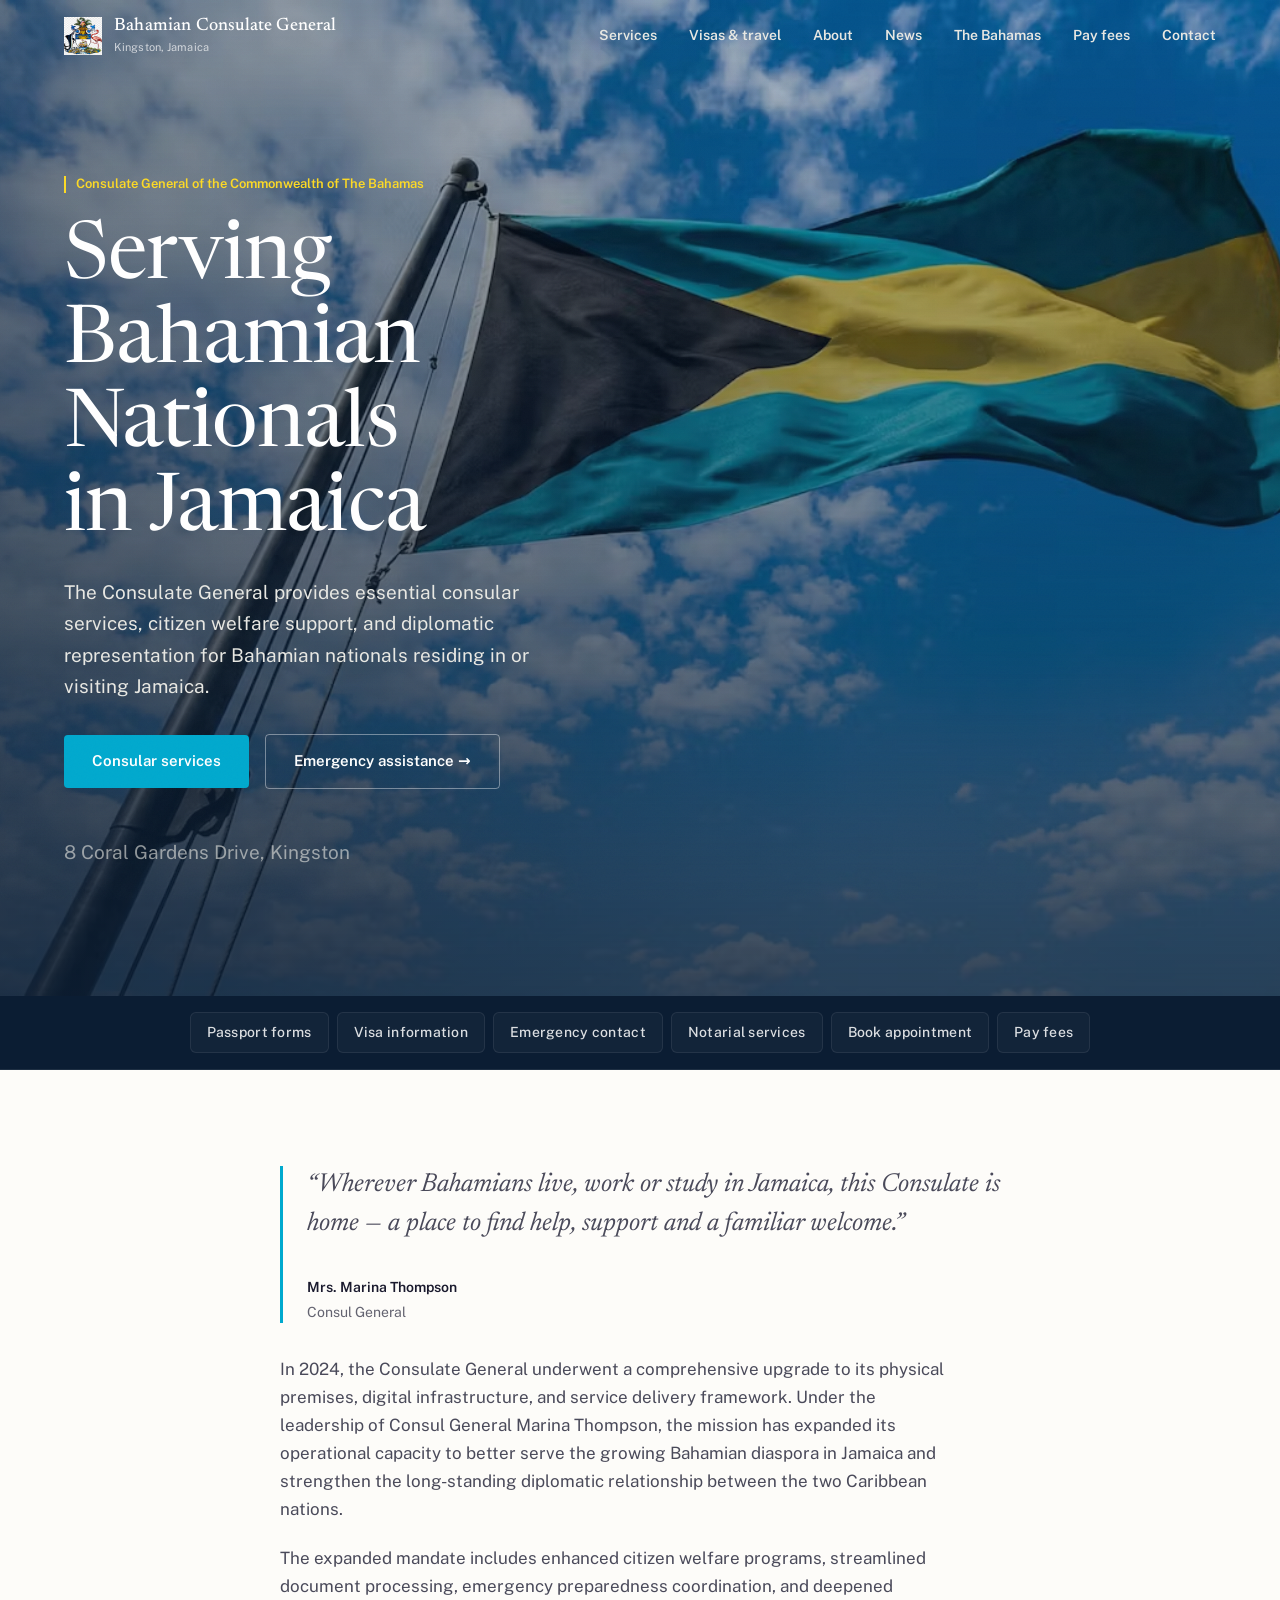
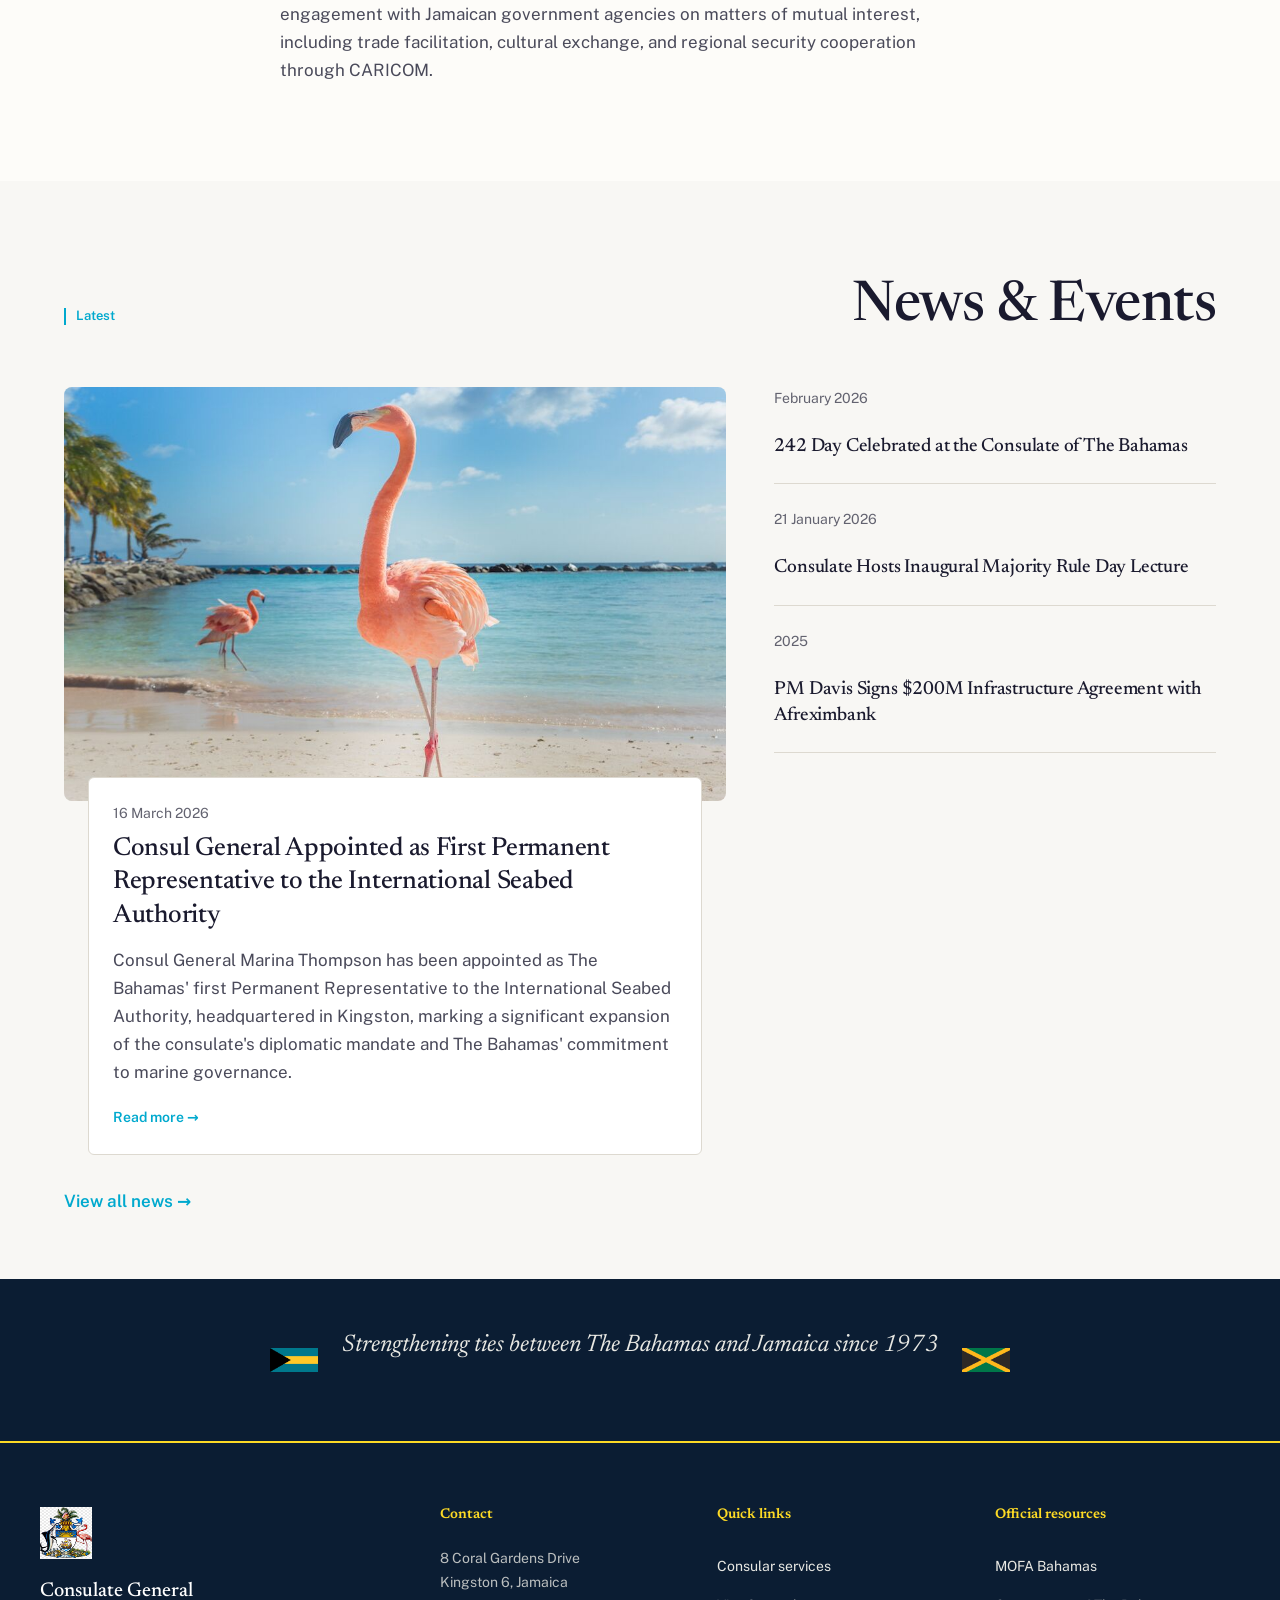
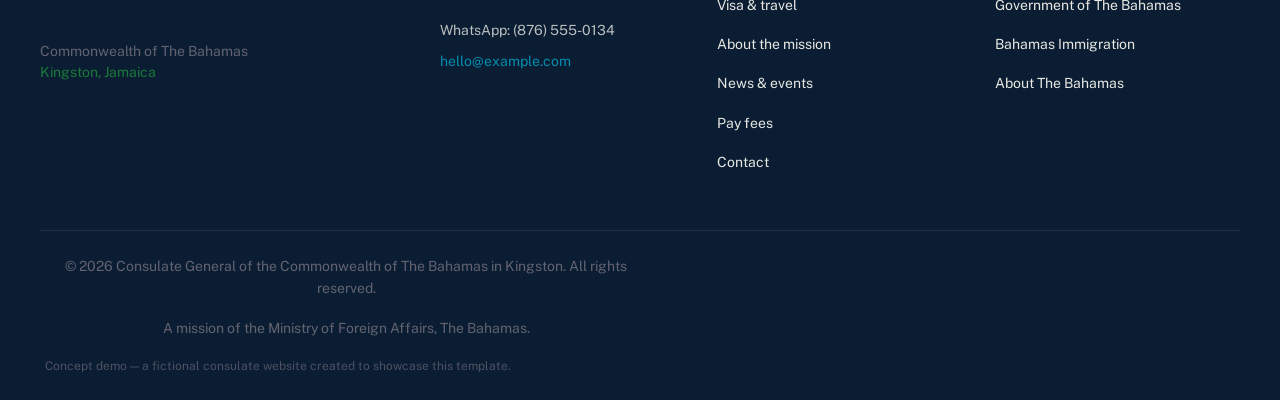
==== commit e7f0e972: "Concept demo details: fictional officials, Kingston contact and Find us card Replaces bracket placeh" ====
--- a/index.html
+++ b/index.html
@@ -55,8 +55,8 @@
       <a href="contact.html">Contact</a>
     </nav>
     <div class="mobile-menu-contact">
-      <p>WhatsApp: [Phone number]</p>
-      <p>[Email address]</p>
+      <p>WhatsApp: (876) 555-0134</p>
+      <p>hello@example.com</p>
     </div>
   </div>
 
@@ -75,7 +75,7 @@
           <a href="services.html" class="btn-primary">Consular services</a>
           <a href="contact.html#emergency" class="btn-ghost btn-ghost--dark">Emergency assistance &rarr;</a>
         </div>
-        <p class="hero-caption">[Street address, City]</p>
+        <p class="hero-caption">8 Coral Gardens Drive, Kingston</p>
       </div>
     </section>
 
@@ -100,17 +100,16 @@
     <section class="mission reveal">
       <div class="mission-inner">
         <blockquote>
-          <p>&ldquo;Placeholder quote&rdquo;</p>
+          <p>&ldquo;Wherever Bahamians live, work or study in Jamaica, this Consulate is home &mdash; a place to find help, support and a familiar welcome.&rdquo;</p>
           <footer>
             <cite>
-              <strong>Mrs. [Consul General Name]</strong>
+              <strong>Mrs. Marina Thompson</strong>
               <span>Consul General</span>
-              <span class="placeholder-note">Placeholder: name and bio to be confirmed.</span>
             </cite>
           </footer>
         </blockquote>
         <div class="mission-body">
-          <p>In 2024, the Consulate General underwent a comprehensive upgrade to its physical premises, digital infrastructure, and service delivery framework. Under the leadership of the Consul General, the mission has expanded its operational capacity to better serve the growing Bahamian diaspora in Jamaica and strengthen the long-standing diplomatic relationship between the two Caribbean nations.</p>
+          <p>In 2024, the Consulate General underwent a comprehensive upgrade to its physical premises, digital infrastructure, and service delivery framework. Under the leadership of Consul General Marina Thompson, the mission has expanded its operational capacity to better serve the growing Bahamian diaspora in Jamaica and strengthen the long-standing diplomatic relationship between the two Caribbean nations.</p>
           <p>The expanded mandate includes enhanced citizen welfare programs, streamlined document processing, emergency preparedness coordination, and deepened engagement with Jamaican government agencies on matters of mutual interest, including trade facilitation, cultural exchange, and regional security cooperation through CARICOM.</p>
         </div>
       </div>
@@ -131,7 +130,7 @@
             <div class="news-featured-body">
               <time datetime="2026-03-16">16 March 2026</time>
               <h3>Consul General Appointed as First Permanent Representative to the International Seabed Authority</h3>
-              <p>The Consul General has been appointed as The Bahamas' first Permanent Representative to the International Seabed Authority, headquartered in Kingston, marking a significant expansion of the consulate's diplomatic mandate and The Bahamas' commitment to marine governance.</p>
+              <p>Consul General Marina Thompson has been appointed as The Bahamas' first Permanent Representative to the International Seabed Authority, headquartered in Kingston, marking a significant expansion of the consulate's diplomatic mandate and The Bahamas' commitment to marine governance.</p>
               <a href="https://mofa.gov.bs/the-bahamas-permanent-representative-presents-credentials-to-secretary-general-of-the-international-seabed-authority/" class="news-link">Read more &rarr;</a>
             </div>
           </article>
@@ -177,9 +176,9 @@
         <div class="footer-col">
           <h3 class="footer-heading">Contact</h3>
           <address class="footer-address">
-            [Street address]<br>[City, Country]<br><br>
-            WhatsApp: [Phone number]<br>
-            <a href="mailto:consulate@example.com">[Email address]</a>
+            8 Coral Gardens Drive<br>Kingston 6, Jamaica<br><br>
+            WhatsApp: (876) 555-0134<br>
+            <a href="mailto:hello@example.com">hello@example.com</a>
           </address>
         </div>
         <div class="footer-col">
@@ -206,7 +205,7 @@
       <div class="footer-bottom">
         <p>&copy; 2026 Consulate General of the Commonwealth of The Bahamas in Kingston. All rights reserved.</p>
         <p>A mission of the Ministry of Foreign Affairs, The Bahamas.</p>
-        <p class="footer-demo-note">Demo site. Names and contact details are placeholders.</p>
+        <p class="footer-demo-note">Concept demo &mdash; a fictional consulate website created to showcase this template.</p>
       </div>
     </div>
   </footer>
--- a/css/main.css
+++ b/css/main.css
@@ -857,16 +857,6 @@
   margin-top: var(--space-8);
 }
 
-.placeholder-note {
-  display: block;
-  font-family: var(--font-body);
-  font-size: 12px;
-  font-style: italic;
-  font-weight: 400;
-  color: var(--text-light);
-  margin-top: var(--space-1);
-}
-
 
 /* ------------------------------------------------------------
    15. LATEST NEWS PREVIEW
@@ -3760,15 +3750,60 @@
   }
 }
 
-/* Placeholder shown instead of a live map embed on the demo site */
-.map-placeholder {
+/* "Find us" card shown in place of a live map embed */
+.find-us-card {
   display: flex;
-  align-items: center;
+  flex-direction: column;
+  align-items: flex-start;
   justify-content: center;
+  gap: var(--space-3);
   width: 100%;
   height: 100%;
+  padding: var(--space-8);
   background: var(--cream);
+  color: var(--text-mid);
+  font-size: var(--text-body);
+  text-align: left;
+}
+
+.find-us-card h3 {
+  margin: 0;
+  font-family: var(--font-heading);
+  font-size: var(--text-subsection);
+  color: var(--navy);
+}
+
+.find-us-card p {
+  margin: 0;
+  line-height: 1.6;
+}
+
+.find-us-address {
+  color: var(--text-dark);
+}
+
+.find-us-hours {
+  font-size: var(--text-small);
   color: var(--text-light);
-  font-size: 15px;
-  border: 1px dashed var(--border-light);
-}
+}
+
+.find-us-link {
+  margin-top: var(--space-2);
+  font-weight: 600;
+  color: var(--aqua-dark);
+  text-decoration: underline;
+  text-underline-offset: 3px;
+}
+
+.find-us-link:hover,
+.find-us-link:focus-visible {
+  color: var(--navy);
+}
+
+@media (max-width: 600px) {
+  .find-us-card {
+    gap: var(--space-2);
+    padding: var(--space-6);
+    font-size: 15px;
+  }
+}
